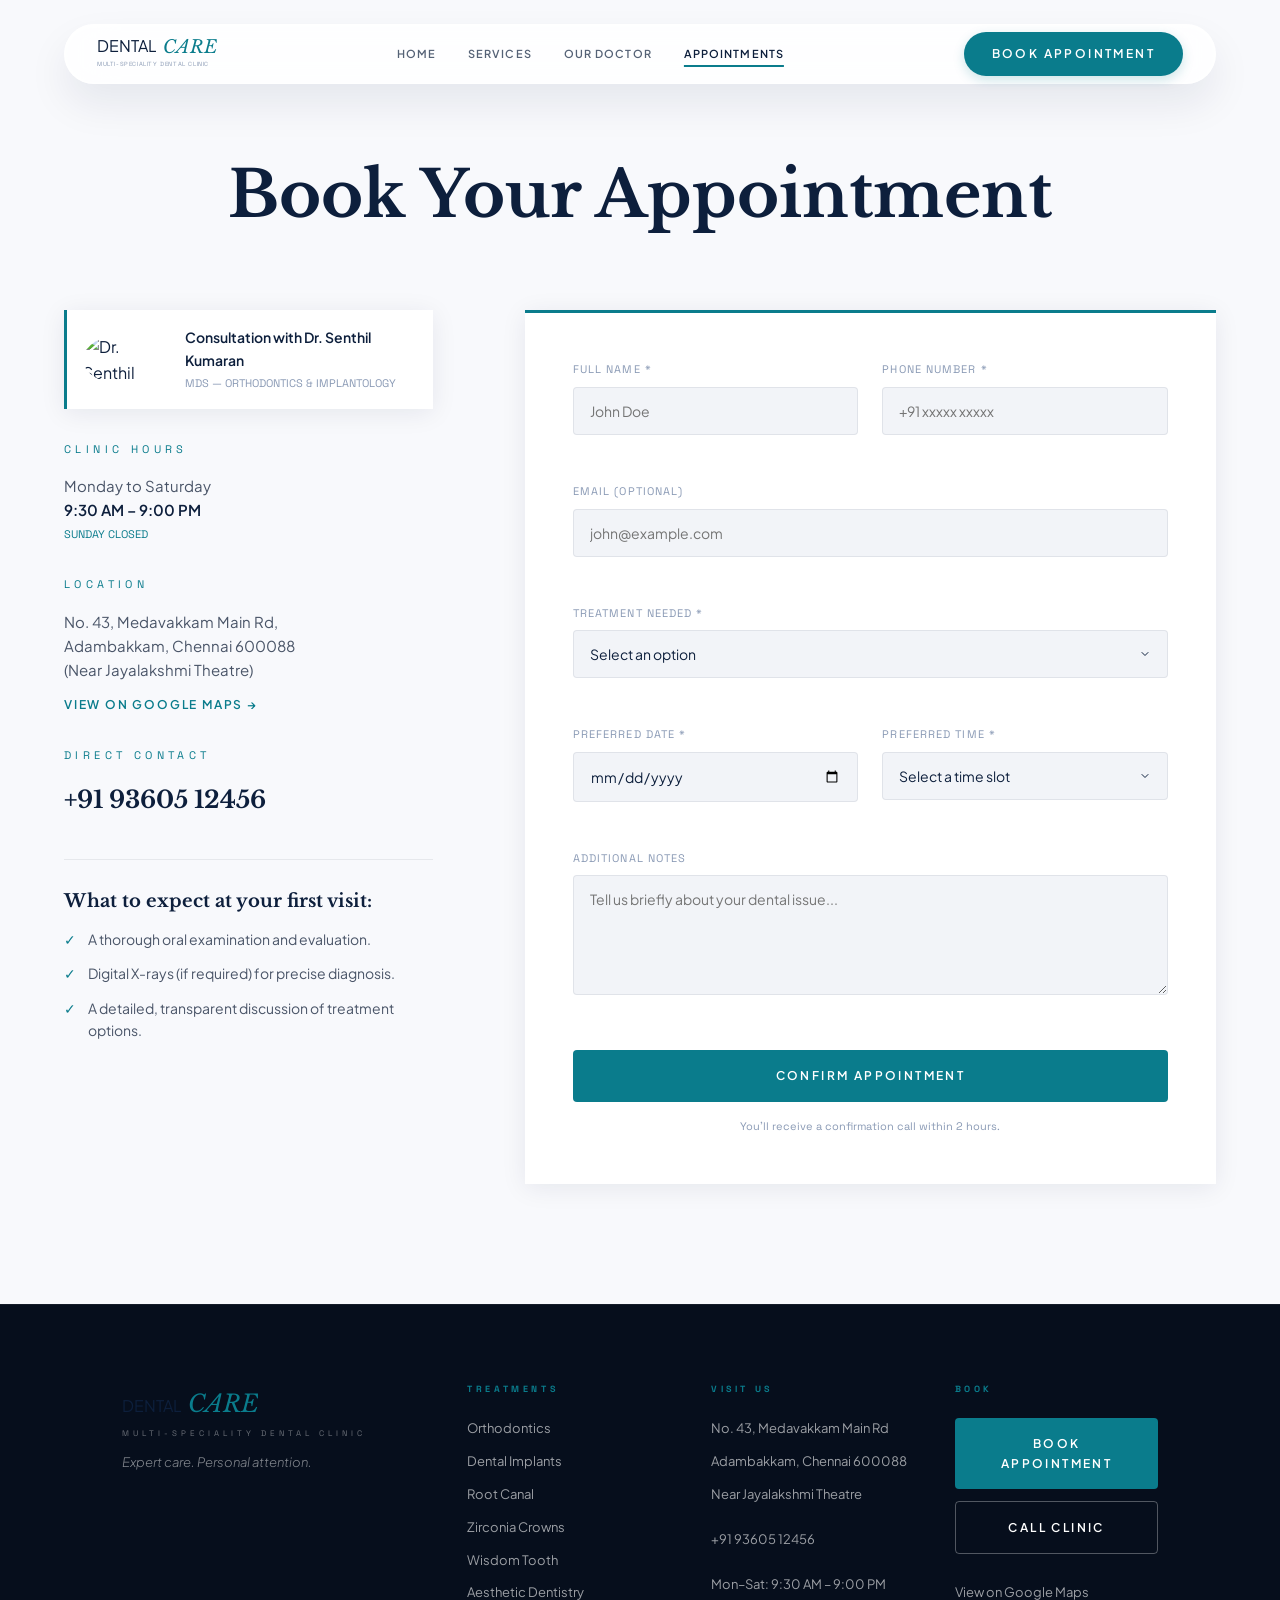
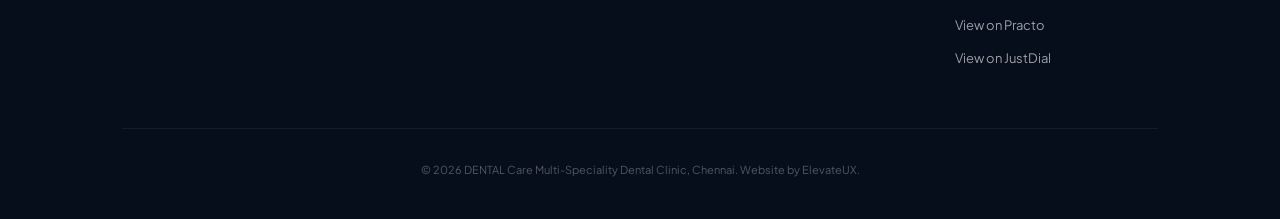
==== appointments.html @ 95e437d4 "first commit" ====
<!DOCTYPE html>
<html lang="en">
<head>
    <meta charset="UTF-8">
    <meta name="viewport" content="width=device-width, initial-scale=1.0">
    <title>Book Appointment | DENTAL Care Multi-Speciality Clinic</title>
    <meta name="description" content="Book your appointment with Dr. Senthil Kumaran at DENTAL Care, Adambakkam. Get an expert consultation for orthodontics, implants, and more.">
    <link rel="stylesheet" href="css/style.css?v=15">
</head>
<body>

    <!-- NAVIGATION -->
    <nav class="navbar">
        <a href="index.html" class="nav-brand">
            <div class="nav-brand-title">
                <span class="nav-brand-DENTAL">DENTAL</span>
                <span class="nav-brand-care">CARE</span>
            </div>
            <span class="nav-brand-sub">MULTI-SPECIALITY DENTAL CLINIC</span>
        </a>
        <div class="nav-links">
            <a href="index.html">Home</a>
            <a href="services.html">Services</a>
            <a href="doctor.html">Our Doctor</a>
            <a href="appointments.html" class="active">Appointments</a>
        </div>
        <div class="nav-right">

            <a href="appointments.html" class="btn btn-primary btn-sm">Book Appointment</a>
        </div>
        <div class="hamburger">
            <span></span><span></span><span></span>
        </div>
    </nav>

    <!-- MOBILE MENU -->
    <div class="mobile-menu-overlay">
        <a href="index.html">Home</a>
        <a href="services.html">Services</a>
        <a href="doctor.html">Our Doctor</a>
        <a href="appointments.html">Appointments</a>

    </div>

    <!-- APPOINTMENT HERO -->
    <section class="appointment-hero">
        <div class="container">
            <h1 class="font-display text-navy italic fade-in-up" style="font-size: clamp(40px, 5vw, 64px);">Book Your Appointment</h1>
        </div>
    </section>

    <!-- APPOINTMENT CONTENT -->
    <section class="appointment-content">
        <div class="appointment-left fade-in-up delay-100">
            <div style="display: flex; gap: 16px; align-items: center; margin-bottom: 32px; background: var(--white); padding: 16px; box-shadow: var(--shadow); border-left: 3px solid var(--teal);">
                <img src="https://placehold.co/60x60/f2f4f8/0d1f3c?text=Dr" alt="Dr. Senthil" style="border-radius: 50%;">
                <div>
                    <div style="font-family: var(--font-body); font-weight: 600; font-size: 14px; color: var(--navy);">Consultation with Dr. Senthil Kumaran</div>
                    <div style="font-family: var(--font-mono); font-size: 11px; color: var(--text-muted); margin-top: 4px;">MDS — ORTHODONTICS & IMPLANTOLOGY</div>
                </div>
            </div>
            
            <div style="margin-bottom: 32px;">
                <span class="section-label">CLINIC HOURS</span>
                <div style="font-size: 15px; color: var(--text-secondary);">
                    Monday to Saturday<br>
                    <span style="color: var(--navy); font-weight: 600;">9:30 AM – 9:00 PM</span><br>
                    <span style="font-family: var(--font-mono); font-size: 11px; color: var(--teal); display: block; margin-top: 4px;">SUNDAY CLOSED</span>
                </div>
            </div>
            
            <div style="margin-bottom: 32px;">
                <span class="section-label">LOCATION</span>
                <div style="font-size: 15px; color: var(--text-secondary); margin-bottom: 8px;">
                    No. 43, Medavakkam Main Rd,<br>
                    Adambakkam, Chennai 600088<br>
                    (Near Jayalakshmi Theatre)
                </div>
                <a href="#" class="link-cta">View on Google Maps →</a>
            </div>
            
            <div style="margin-bottom: 40px;">
                <span class="section-label">DIRECT CONTACT</span>
                <a href="tel:+919360512456" style="font-family: var(--font-display); font-size: 24px; color: var(--navy); font-weight: 700; display: block;">+91 93605 12456</a>
            </div>
            
            <div style="border-top: 1px solid var(--border); padding-top: 32px;">
                <h4 style="font-family: var(--font-display); font-size: 18px; color: var(--navy); margin-bottom: 16px;">What to expect at your first visit:</h4>
                <ul style="display: flex; flex-direction: column; gap: 12px; font-size: 14px; color: var(--text-secondary);">
                    <li style="display: flex; gap: 12px;"><span style="color: var(--teal);">✓</span> A thorough oral examination and evaluation.</li>
                    <li style="display: flex; gap: 12px;"><span style="color: var(--teal);">✓</span> Digital X-rays (if required) for precise diagnosis.</li>
                    <li style="display: flex; gap: 12px;"><span style="color: var(--teal);">✓</span> A detailed, transparent discussion of treatment options.</li>
                </ul>
            </div>
        </div>
        
        <div class="appointment-right fade-in-up delay-200">
            <form class="booking-form" action="#" method="POST" onsubmit="event.preventDefault(); alert('Appointment Request Submitted successfully!');">
                <div class="form-grid">
                    <div class="form-group">
                        <label style="font-family: var(--font-mono); font-size: 11px; color: var(--text-muted); letter-spacing: 0.1em; display: block; margin-bottom: 8px;">FULL NAME *</label>
                        <input type="text" class="form-control" required placeholder="John Doe">
                    </div>
                    
                    <div class="form-group">
                        <label style="font-family: var(--font-mono); font-size: 11px; color: var(--text-muted); letter-spacing: 0.1em; display: block; margin-bottom: 8px;">PHONE NUMBER *</label>
                        <input type="tel" class="form-control" required placeholder="+91 xxxxx xxxxx">
                    </div>
                    
                    <div class="form-group full">
                        <label style="font-family: var(--font-mono); font-size: 11px; color: var(--text-muted); letter-spacing: 0.1em; display: block; margin-bottom: 8px;">EMAIL (OPTIONAL)</label>
                        <input type="email" class="form-control" placeholder="john@example.com">
                    </div>
                    
                    <div class="form-group full">
                        <label style="font-family: var(--font-mono); font-size: 11px; color: var(--text-muted); letter-spacing: 0.1em; display: block; margin-bottom: 8px;">TREATMENT NEEDED *</label>
                        <select class="form-control" required>
                            <option value="" disabled selected>Select an option</option>
                            <option value="orthodontics">Orthodontics (Braces/Invisalign)</option>
                            <option value="implants">Dental Implants</option>
                            <option value="rct">Root Canal Treatment</option>
                            <option value="crowns">Zirconia Crowns</option>
                            <option value="extraction">Wisdom Tooth Extraction</option>
                            <option value="aesthetic">Aesthetic Dentistry</option>
                            <option value="general">General Checkup / Cleaning</option>
                            <option value="other">Other / Not Sure</option>
                        </select>
                    </div>
                    
                    <div class="form-group">
                        <label style="font-family: var(--font-mono); font-size: 11px; color: var(--text-muted); letter-spacing: 0.1em; display: block; margin-bottom: 8px;">PREFERRED DATE *</label>
                        <input type="date" class="form-control" required>
                    </div>
                    
                    <div class="form-group">
                        <label style="font-family: var(--font-mono); font-size: 11px; color: var(--text-muted); letter-spacing: 0.1em; display: block; margin-bottom: 8px;">PREFERRED TIME *</label>
                        <select class="form-control" required>
                            <option value="" disabled selected>Select a time slot</option>
                            <option value="morning">Morning (9:30 AM - 1:00 PM)</option>
                            <option value="afternoon">Afternoon (1:00 PM - 5:00 PM)</option>
                            <option value="evening">Evening (5:00 PM - 9:00 PM)</option>
                        </select>
                    </div>
                    
                    <div class="form-group full">
                        <label style="font-family: var(--font-mono); font-size: 11px; color: var(--text-muted); letter-spacing: 0.1em; display: block; margin-bottom: 8px;">ADDITIONAL NOTES</label>
                        <textarea class="form-control" placeholder="Tell us briefly about your dental issue..."></textarea>
                    </div>
                    
                    <div class="form-group full" style="margin-bottom: 0;">
                        <button type="submit" class="btn btn-primary btn-submit">Confirm Appointment</button>
                        <div class="form-note">You'll receive a confirmation call within 2 hours.</div>
                    </div>
                </div>
            </form>
        </div>
    </section>

    <!-- FOOTER -->
    <footer>
        <div class="container">
            <div class="footer-grid">
                <div class="footer-brand fade-in-up">
                    <div style="display: flex; gap: 6px; align-items: baseline;">
                        <span class="footer-DENTAL">DENTAL</span>
                        <span class="footer-care">CARE</span>
                    </div>
                    <span class="footer-sub">MULTI-SPECIALITY DENTAL CLINIC</span>
                    <div class="footer-tagline">Expert care. Personal attention.</div>
                </div>
                
                <div class="footer-col fade-in-up delay-100">
                    <h4>TREATMENTS</h4>
                    <div class="footer-links">
                        <a href="services.html">Orthodontics</a>
                        <a href="services.html">Dental Implants</a>
                        <a href="services.html">Root Canal</a>
                        <a href="services.html">Zirconia Crowns</a>
                        <a href="services.html">Wisdom Tooth</a>
                        <a href="services.html">Aesthetic Dentistry</a>
                    </div>
                </div>
                
                <div class="footer-col fade-in-up delay-200">
                    <h4>VISIT US</h4>
                    <div class="footer-links">
                        <p>No. 43, Medavakkam Main Rd</p>
                        <p>Adambakkam, Chennai 600088</p>
                        <p>Near Jayalakshmi Theatre</p>
                        <a href="tel:+919360512456" style="margin-top: 12px; display: block;">+91 93605 12456</a>
                        <p style="margin-top: 12px;">Mon–Sat: 9:30 AM – 9:00 PM</p>
                    </div>
                </div>
                
                <div class="footer-col fade-in-up delay-300">
                    <h4>BOOK</h4>
                    <a href="appointments.html" class="btn btn-primary">Book Appointment</a>
                    <a href="tel:+919360512456" class="btn btn-white-outline">Call Clinic</a>
                    <div class="footer-links" style="margin-top: 16px;">
                        <a href="#">View on Google Maps</a>
                        <a href="#">View on Practo</a>
                        <a href="#">View on JustDial</a>
                    </div>
                </div>
            </div>
            
            <div class="footer-bottom fade-in-up delay-400">
                <p>© 2026 DENTAL Care Multi-Speciality Dental Clinic, Chennai. Website by ElevateUX.</p>
            </div>
        </div>
    </footer>

    <script src="js/main.js"></script>
</body>
</html>
---- css/style.css ----
@import url('https://fonts.googleapis.com/css2?family=Libre+Baskerville:ital,wght@0,400;0,700;1,400&family=Plus+Jakarta+Sans:wght@300;400;500;600;700&family=Space+Grotesk:wght@300;400;500;600&display=swap');

:root {
  /* PRIMARY */
  --white: #ffffff;
  --off-white: #f8f9fc;
  --surface: #f2f4f8;
  --surface-warm: #f5f3f0;

  /* DEEP NAVY */
  --navy: #0d1f3c;
  --navy-mid: #1a3358;
  --navy-light: #2a4a7a;

  /* ACCENT */
  --teal: #0a7c8c;
  --teal-bright: #0d9aad;
  --teal-light: #e0f4f7;
  --teal-glow: rgba(10, 124, 140, 0.12);

  /* WARM ACCENTS */
  --gold: #b8943a;
  --gold-light: #f0e4c0;

  /* TEXT */
  --text-primary: #0d1f3c;
  --text-secondary: #4a5568;
  --text-muted: #8a9ab5;

  /* FUNCTIONAL */
  --border: rgba(13, 31, 60, 0.08);
  --border-teal: rgba(10, 124, 140, 0.2);
  --shadow: 0 4px 24px rgba(13, 31, 60, 0.08);

  /* TYPOGRAPHY */
  --font-display: 'Libre Baskerville', serif;
  --font-body: 'Plus Jakarta Sans', sans-serif;
  --font-mono: 'Space Grotesk', sans-serif;
}

/* 2. Reset + box-sizing */
*,
*::before,
*::after {
  box-sizing: border-box;
  margin: 0;
  padding: 0;
}

html {
  scroll-behavior: smooth;
}

/* 3. Base */
body {
  font-family: var(--font-body);
  color: var(--text-primary);
  background-color: var(--off-white);
  line-height: 1.6;
  -webkit-font-smoothing: antialiased;
  -moz-osx-font-smoothing: grayscale;
  overflow-x: hidden;
}

img {
  max-width: 100%;
  height: auto;
  border-radius: 0;
  display: block;
}

a {
  text-decoration: none;
  color: inherit;
}

ul {
  list-style: none;
}

::selection {
  background-color: var(--teal);
  color: var(--white);
}

/* Scrollbar */
::-webkit-scrollbar {
  width: 4px;
}

::-webkit-scrollbar-track {
  background: var(--surface);
}

::-webkit-scrollbar-thumb {
  background: var(--teal);
}

/* 4. Typography utilities */
h1,
h2,
h3,
h4,
h5,
h6 {
  font-family: var(--font-display);
  color: var(--navy);
  font-weight: 700;
  line-height: 1.1;
}

.text-muted {
  color: var(--text-muted);
}

.text-secondary {
  color: var(--text-secondary);
}

.text-teal {
  color: var(--teal);
}

.text-navy {
  color: var(--navy);
}

.text-white {
  color: var(--white);
}

.font-mono {
  font-family: var(--font-mono);
}

.font-display {
  font-family: var(--font-display);
}

.font-body {
  font-family: var(--font-body);
}

/* 5. Navigation */
.navbar {
  position: fixed;
  top: 0;
  left: 0;
  width: 100%;
  height: 72px;
  background: rgba(255, 255, 255, 0.92);
  backdrop-filter: blur(16px);
  -webkit-backdrop-filter: blur(16px);
  border-bottom: 1px solid var(--border);
  z-index: 1000;
  display: flex;
  align-items: center;
  justify-content: space-between;
  padding: 0 5%;
  transition: all 0.5s cubic-bezier(0.16, 1, 0.3, 1);
}

.navbar.scrolled {
  background: rgba(255, 255, 255, 0.98);
  box-shadow: 0 2px 20px rgba(13, 31, 60, 0.06);
}

.nav-brand {
  display: flex;
  flex-direction: column;
}

.nav-brand-title {
  display: flex;
  gap: 6px;
  line-height: 1;
}

.nav-brand-dental {
  font-family: var(--font-display);
  font-weight: 700;
  font-size: 22px;
  color: var(--navy);
  letter-spacing: 0.05em;
}

.nav-brand-care {
  font-family: var(--font-display);
  font-weight: 400;
  font-style: italic;
  font-size: 22px;
  color: var(--teal);
}

.nav-brand-sub {
  font-family: var(--font-mono);
  font-weight: 400;
  font-size: 8px;
  color: var(--text-muted);
  letter-spacing: 0.5em;
  margin-top: 4px;
}

.nav-links {
  display: flex;
  gap: 32px;
}

.nav-links a {
  font-family: var(--font-body);
  font-weight: 500;
  font-size: 12px;
  letter-spacing: 0.15em;
  text-transform: uppercase;
  color: var(--text-secondary);
  position: relative;
  transition: color 0.3s cubic-bezier(0.16, 1, 0.3, 1);
  padding: 8px 0;
}

.nav-links a::after {
  content: '';
  position: absolute;
  bottom: 4px;
  left: 50%;
  transform: translateX(-50%);
  width: 0;
  height: 2px;
  background-color: var(--teal);
  transition: width 0.3s cubic-bezier(0.16, 1, 0.3, 1);
}

.nav-links a:hover,
.nav-links a.active {
  color: var(--navy);
}

.nav-links a:hover::after,
.nav-links a.active::after {
  width: 100%;
}

.nav-right {
  display: flex;
  align-items: center;
  gap: 24px;
}

.nav-phone {
  display: flex;
  align-items: center;
  gap: 8px;
  font-family: var(--font-mono);
  font-weight: 500;
  font-size: 13px;
  color: var(--navy);
}

.nav-phone svg {
  width: 14px;
  height: 14px;
  fill: var(--navy);
}

.hamburger {
  display: none;
  cursor: pointer;
  width: 24px;
  height: 18px;
  flex-direction: column;
  justify-content: space-between;
}

.hamburger span {
  display: block;
  width: 100%;
  height: 2px;
  background-color: var(--navy);
  transition: all 0.3s ease;
}

/* Mobile Menu */
.mobile-menu-overlay {
  position: fixed;
  top: 0;
  left: 0;
  width: 100%;
  height: 100vh;
  background-color: var(--white);
  z-index: 999;
  display: flex;
  flex-direction: column;
  justify-content: center;
  align-items: center;
  transform: translateY(-100%);
  transition: transform 0.5s cubic-bezier(0.16, 1, 0.3, 1);
  gap: 32px;
}

.mobile-menu-overlay.active {
  transform: translateY(0);
}

.mobile-menu-overlay a {
  font-family: var(--font-display);
  font-size: 36px;
  color: var(--navy);
}

/* 6. Buttons */
.btn {
  display: inline-flex;
  align-items: center;
  justify-content: center;
  font-family: var(--font-body);
  font-weight: 600;
  font-size: 12px;
  text-transform: uppercase;
  letter-spacing: 0.2em;
  padding: 16px 36px;
  border-radius: 4px;
  cursor: pointer;
  transition: all 0.3s cubic-bezier(0.16, 1, 0.3, 1);
  border: none;
  text-align: center;
}

.btn-primary {
  background-color: var(--teal);
  color: var(--white);
}

.btn-primary:hover {
  background-color: var(--teal-bright);
  transform: translateY(-2px);
  box-shadow: 0 4px 12px var(--teal-glow);
}

.btn-outline {
  background-color: transparent;
  color: var(--teal);
  border: 1px solid var(--border-teal);
}

.btn-outline:hover {
  background-color: var(--teal-light);
  border-color: var(--teal);
}

.btn-sm {
  font-size: 11px;
  padding: 10px 24px;
}

.btn-white-outline {
  background-color: transparent;
  color: var(--white);
  border: 1px solid rgba(255, 255, 255, 0.3);
}

.btn-white-outline:hover {
  background-color: rgba(255, 255, 255, 0.1);
  border-color: var(--white);
}

/* 7. Section layouts */
section {
  position: relative;
}

.container {
  width: 100%;
  padding: 0 5%;
}

.grid-texture {
  background-image:
    linear-gradient(rgba(10, 124, 140, 0.04) 1px, transparent 1px),
    linear-gradient(90deg, rgba(10, 124, 140, 0.04) 1px, transparent 1px);
  background-size: 32px 32px;
}

/* Grid splits */
.split-layout {
  display: flex;
  flex-wrap: wrap;
}

.split-left {
  width: 58%;
}

.split-right {
  width: 42%;
}

/* Divider */
.teal-divider {
  width: 0;
  height: 2px;
  background-color: var(--teal);
  margin: 24px 0;
  transition: width 0.6s ease;
}

.teal-divider.draw {
  width: 80px;
}

/* 8. Animations */
.clip-up {
  overflow: hidden;
  display: inline-block;
  vertical-align: top;
}

.clip-up span {
  display: inline-block;
  transform: translateY(110%);
  transition: transform 0.75s cubic-bezier(0.16, 1, 0.3, 1);
}

.clip-up.revealed span {
  transform: translateY(0);
}

.fade-in-up {
  opacity: 0;
  transform: translateY(20px);
  transition: all 0.8s cubic-bezier(0.16, 1, 0.3, 1);
}

.fade-in-up.revealed {
  opacity: 1;
  transform: translateY(0);
}

.delay-100 {
  transition-delay: 0.1s;
}

.delay-200 {
  transition-delay: 0.2s;
}

.delay-300 {
  transition-delay: 0.3s;
}

.delay-400 {
  transition-delay: 0.4s;
}

.delay-500 {
  transition-delay: 0.5s;
}

/* 9. Marquee */
.marquee-wrapper {
  background: var(--navy);
  padding: 40px 5%;
  overflow: hidden;
  display: flex;
  flex-direction: column;
  gap: 16px;
}

.marquee-row {
  display: flex;
  white-space: nowrap;
}

.marquee-content {
  font-family: var(--font-mono);
  font-size: 10px;
  letter-spacing: 0.4em;
  color: var(--white);
  opacity: 0.6;
  text-transform: uppercase;
  flex-shrink: 0;
  display: flex;
  gap: 32px;
}

.marquee-row.right .marquee-content {
  animation: scroll-right 25s linear infinite;
}

.marquee-row.left .marquee-content {
  animation: scroll-left 20s linear infinite;
}

.marquee-wrapper:hover .marquee-content {
  animation-play-state: paused;
}

@keyframes scroll-right {
  from {
    transform: translateX(0);
  }

  to {
    transform: translateX(-50%);
  }
}

@keyframes scroll-left {
  from {
    transform: translateX(-50%);
  }

  to {
    transform: translateX(0);
  }
}

/* 10. Horizontal accordion */
.horizontal-accordion {
  display: flex;
  height: 420px;
  gap: 4px;
}

.accordion-panel {
  flex: 1;
  background-color: var(--navy);
  position: relative;
  overflow: hidden;
  transition: flex 0.7s cubic-bezier(0.16, 1, 0.3, 1);
  cursor: pointer;
  border-left: 0px solid var(--teal);
}

.accordion-panel.expanded {
  flex: 4.8;
  border-left: 3px solid var(--teal);
}

.accordion-panel:hover {
  flex: 4.8;
  border-left: 3px solid var(--teal);
}

.accordion-panel img {
  position: absolute;
  top: 0;
  left: 0;
  width: 100%;
  height: 100%;
  object-fit: cover;
  opacity: 0.4;
  transition: opacity 0.5s ease;
}

.accordion-panel.expanded img,
.accordion-panel:hover img {
  opacity: 0.3;
}

.panel-default {
  position: absolute;
  top: 50%;
  left: 50%;
  transform: translate(-50%, -50%);
  transition: opacity 0.3s ease;
}

.panel-default span {
  font-family: var(--font-mono);
  font-weight: 500;
  font-size: 14px;
  color: rgba(255, 255, 255, 0.6);
  writing-mode: vertical-rl;
  text-orientation: mixed;
  letter-spacing: 0.1em;
}

.accordion-panel.expanded .panel-default,
.accordion-panel:hover .panel-default {
  opacity: 0;
}

.panel-content {
  position: absolute;
  bottom: 0;
  left: 0;
  width: 100%;
  padding: 32px;
  transform: translateY(100%);
  transition: transform 0.5s cubic-bezier(0.16, 1, 0.3, 1);
  background: linear-gradient(to top, var(--navy) 0%, transparent 100%);
}

.accordion-panel.expanded .panel-content,
.accordion-panel:hover .panel-content {
  transform: translateY(0);
}

.panel-label {
  font-family: var(--font-mono);
  font-size: 10px;
  color: var(--teal);
  letter-spacing: 0.4em;
  text-transform: uppercase;
  margin-bottom: 8px;
  display: block;
}

.panel-title {
  font-family: var(--font-display);
  font-size: 28px;
  color: var(--white);
  margin-bottom: 12px;
}

.panel-desc {
  font-family: var(--font-body);
  font-weight: 300;
  font-size: 14px;
  color: rgba(255, 255, 255, 0.8);
  margin-bottom: 16px;
}

.panel-link {
  font-family: var(--font-mono);
  font-size: 11px;
  color: var(--teal);
}

/* 11. Floating badge components */
.floating-badge {
  position: absolute;
  background: var(--white);
  padding: 16px 20px;
  box-shadow: var(--shadow);
  z-index: 10;
  border-radius: 0;
}

/* 12. Testimonials */
.testimonial-card {
  background: var(--white);
  padding: 48px;
  border: 1px solid var(--border);
  border-top: 3px solid var(--teal);
  border-radius: 0;
}

.stars {
  color: var(--teal);
  margin-bottom: 16px;
  letter-spacing: 0.1em;
}

/* 13. Form styles */
.form-group {
  margin-bottom: 24px;
}

.form-control {
  width: 100%;
  background: var(--surface);
  border: 1px solid var(--border);
  border-radius: 4px;
  padding: 14px 16px;
  font-family: var(--font-body);
  font-size: 14px;
  color: var(--navy);
  transition: all 0.3s ease;
  outline: none;
}

.form-control:focus {
  border-color: var(--border);
  border-bottom: 2px solid var(--teal);
  padding-bottom: 13px;
  /* Compensate for border growth */
}

select.form-control {
  appearance: none;
  background-image: url("data:image/svg+xml,%3Csvg xmlns='http://www.w3.org/2000/svg' width='12' height='12' viewBox='0 0 24 24' fill='none' stroke='%230d1f3c' stroke-width='2' stroke-linecap='round' stroke-linejoin='round'%3E%3Cpolyline points='6 9 12 15 18 9'%3E%3C/polyline%3E%3C/svg%3E");
  background-repeat: no-repeat;
  background-position: right 16px center;
}

textarea.form-control {
  min-height: 120px;
  resize: vertical;
}

/* Specific Section Styles */

/* Hero */
.hero {
  height: 100vh;
  background: var(--white);
  display: flex;
  overflow: hidden;
  padding-top: 72px;
  /* Navbar height */
}

.hero-left {
  width: 58%;
  padding-left: 8%;
  display: flex;
  flex-direction: column;
  justify-content: center;
  position: relative;
  z-index: 2;
}

.hero-right {
  width: 42%;
  position: relative;
  border-left: 0;
}

.hero-image-wrapper {
  position: absolute;
  top: 40px;
  bottom: 40px;
  right: 40px;
  left: 0;
  border: 1px solid var(--navy);
  border-left: none;
  overflow: hidden;
}

.hero-image-wrapper img {
  width: 100%;
  height: 100%;
  object-fit: cover;
}

.hero-image-overlay {
  position: absolute;
  top: 0;
  left: 0;
  width: 100%;
  height: 100%;
  background: linear-gradient(to right, var(--white) 0%, transparent 15%);
  pointer-events: none;
}

.hero-stats-badge {
  bottom: 60px;
  left: -40px;
  background: var(--navy);
  color: var(--white);
  border: none;
}

.hero-exp-badge {
  top: -20px;
  right: 60px;
  border: 1px solid var(--border);
}

.hero-credential-bar {
  font-family: var(--font-mono);
  font-size: 11px;
  color: var(--text-muted);
  letter-spacing: 0.2em;
  margin-bottom: 24px;
}

.hero-credential-bar span {
  color: var(--teal);
  margin: 0 8px;
}

.hero-title {
  font-size: clamp(44px, 5.5vw, 80px);
  line-height: 1.05;
  letter-spacing: -0.02em;
}

.hero-title-italic {
  font-style: italic;
  color: var(--teal);
}

.hero-doctor-info {
  display: flex;
  align-items: center;
  gap: 16px;
  margin-top: 32px;
}

.doctor-avatar {
  width: 40px;
  height: 40px;
  border-radius: 50%;
  background-color: var(--surface);
  object-fit: cover;
}

.doctor-name {
  font-family: var(--font-body);
  font-weight: 600;
  font-size: 14px;
  color: var(--navy);
}

.doctor-spec {
  font-family: var(--font-mono);
  font-weight: 400;
  font-size: 11px;
  color: var(--text-muted);
}

.hero-subline {
  font-size: 16px;
  max-width: 440px;
  margin-top: 16px;
  margin-bottom: 32px;
}

.hero-ctas {
  display: flex;
  gap: 16px;
  margin-bottom: 16px;
}

.hero-hours {
  font-family: var(--font-mono);
  font-size: 11px;
  color: var(--text-muted);
  letter-spacing: 0.15em;
}

.scroll-indicator {
  position: absolute;
  bottom: 40px;
  left: 8%;
  display: flex;
  flex-direction: column;
  align-items: center;
  gap: 8px;
}

.scroll-line {
  width: 1px;
  height: 40px;
  background-color: var(--teal);
  animation: pulse-down 2s infinite cubic-bezier(0.16, 1, 0.3, 1);
  transform-origin: top;
}

.scroll-text {
  font-family: var(--font-mono);
  font-size: 9px;
  letter-spacing: 0.4em;
  color: var(--text-muted);
}

@keyframes pulse-down {
  0% {
    transform: scaleY(0);
    opacity: 0;
  }

  50% {
    transform: scaleY(1);
    opacity: 1;
  }

  100% {
    transform: scaleY(0);
    opacity: 0;
    transform-origin: bottom;
  }
}

/* Stats Section */
.stats-section {
  background: var(--off-white);
  padding: 80px 5%;
  border-top: 1px solid var(--border);
  border-bottom: 1px solid var(--border);
}

.stats-grid {
  display: grid;
  grid-template-columns: repeat(4, 1fr);
  gap: 32px;
}

.stat-item {
  position: relative;
}

.stat-item:not(:last-child)::after {
  content: '';
  position: absolute;
  right: -16px;
  top: 0;
  height: 100%;
  width: 1px;
  background-color: var(--border);
}

.stat-item:nth-child(1) {
  transform: translateY(0);
}

.stat-item:nth-child(2) {
  transform: translateY(-20px);
}

.stat-item:nth-child(3) {
  transform: translateY(20px);
}

.stat-item:nth-child(4) {
  transform: translateY(-10px);
}

.stat-number {
  font-family: var(--font-display);
  font-weight: 700;
  font-size: 64px;
  color: var(--navy);
  line-height: 1;
  margin-bottom: 8px;
}

.stat-star,
.stat-plus {
  color: var(--teal);
}

.stat-label {
  font-family: var(--font-mono);
  font-weight: 400;
  font-size: 11px;
  color: var(--text-muted);
  letter-spacing: 0.3em;
  text-transform: uppercase;
  margin-bottom: 4px;
}

.stat-sub {
  font-family: var(--font-mono);
  font-size: 10px;
  color: var(--text-muted);
}

/* Doctor Intro */
.doctor-intro {
  padding: 120px 5%;
  background: var(--white);
  display: flex;
}

.doctor-left {
  width: 40%;
  position: relative;
}

.doctor-image-wrapper {
  position: relative;
  z-index: 2;
  border-left: 3px solid var(--teal);
}

.doctor-image-wrapper img {
  width: 100%;
  height: auto;
}

.doctor-badge {
  position: absolute;
  top: -20px;
  right: -20px;
  background: var(--teal);
  padding: 16px;
  color: var(--white);
  box-shadow: var(--shadow);
}

.doctor-badge-title {
  font-family: var(--font-mono);
  font-weight: 700;
  font-size: 18px;
}

.doctor-badge-sub {
  font-family: var(--font-mono);
  font-size: 10px;
  color: rgba(255, 255, 255, 0.8);
}

.doctor-rotated-text {
  position: absolute;
  left: -80px;
  top: 50%;
  transform: translateY(-50%) rotate(-90deg);
  font-family: var(--font-display);
  font-weight: 700;
  font-size: 120px;
  color: var(--navy);
  opacity: 0.04;
  z-index: 1;
  pointer-events: none;
}

.doctor-right {
  width: 60%;
  padding-left: 8%;
  display: flex;
  flex-direction: column;
  justify-content: center;
}

.section-label {
  font-family: var(--font-mono);
  font-size: 11px;
  color: var(--teal);
  letter-spacing: 0.4em;
  text-transform: uppercase;
  margin-bottom: 16px;
  display: block;
}

.doctor-name-title {
  font-size: clamp(32px, 4vw, 52px);
  margin-bottom: 8px;
}

.doctor-subtitle {
  font-family: var(--font-mono);
  font-size: 14px;
  color: var(--text-muted);
  letter-spacing: 0.1em;
}

.doctor-quote {
  background: var(--teal-light);
  border-left: 3px solid var(--teal);
  padding: 20px 24px;
  margin-top: 32px;
  margin-bottom: 24px;
}

.doctor-quote p {
  font-family: var(--font-display);
  font-style: italic;
  font-size: 16px;
  color: var(--navy);
  line-height: 1.7;
  margin-bottom: 12px;
}

.doctor-quote span {
  font-family: var(--font-mono);
  font-weight: 500;
  font-size: 12px;
  color: var(--teal);
  letter-spacing: 0.1em;
}

.doctor-tags {
  display: flex;
  gap: 12px;
  margin-bottom: 32px;
}

.doctor-tag {
  border: 1px solid var(--border-teal);
  padding: 8px 16px;
  font-family: var(--font-mono);
  font-size: 11px;
  color: var(--teal);
}

.link-cta {
  font-family: var(--font-body);
  font-weight: 600;
  font-size: 12px;
  color: var(--teal);
  letter-spacing: 0.15em;
  text-transform: uppercase;
  position: relative;
  align-self: flex-start;
}

.link-cta::after {
  content: '';
  position: absolute;
  bottom: -4px;
  left: 0;
  width: 100%;
  height: 1px;
  background: var(--teal);
  transform: scaleX(0);
  transform-origin: left;
  transition: transform 0.3s ease;
}

.link-cta:hover::after {
  transform: scaleX(1);
}

/* Services Preview */
.services-preview {
  background: var(--surface);
  padding: 120px 5%;
}

.section-title {
  font-size: clamp(36px, 4vw, 56px);
  margin-bottom: 60px;
}

/* Patient Experience */
.patient-experience {
  background: var(--white);
  padding: 120px 5%;
  display: flex;
}

.experience-left {
  width: 45%;
  padding-right: 5%;
  display: flex;
  flex-direction: column;
  justify-content: center;
}

.experience-title {
  font-style: italic;
  font-size: clamp(32px, 4vw, 52px);
}

.experience-list {
  display: flex;
  flex-direction: column;
  gap: 20px;
  margin-bottom: 40px;
}

.experience-item {
  display: flex;
  align-items: flex-start;
  gap: 12px;
  border-left: 2px solid var(--teal-light);
  padding-left: 16px;
}

.experience-item svg {
  width: 16px;
  height: 16px;
  fill: var(--teal);
  flex-shrink: 0;
  margin-top: 4px;
}

.experience-item p {
  font-size: 15px;
  color: var(--text-secondary);
}

.experience-right {
  width: 55%;
  position: relative;
}

.experience-image {
  width: 100%;
  height: 600px;
  object-fit: cover;
}

.experience-review-card {
  position: absolute;
  bottom: 40px;
  left: -60px;
  background: var(--white);
  padding: 20px 24px;
  border-left: 3px solid var(--teal);
  box-shadow: var(--shadow);
  max-width: 340px;
}

.experience-review-text {
  font-family: var(--font-display);
  font-style: italic;
  font-size: 14px;
  color: var(--navy);
  margin-bottom: 12px;
}

.experience-review-author {
  font-family: var(--font-mono);
  font-size: 11px;
  color: var(--text-muted);
}

/* Testimonials */
.testimonials {
  background: var(--off-white);
  padding: 120px 5%;
}

.testimonials-grid {
  display: flex;
  gap: 32px;
}

.testi-featured {
  width: 55%;
  background: var(--white);
  border: 1px solid var(--border);
  border-top: 3px solid var(--teal);
  padding: 48px;
}

.testi-featured-quote {
  font-family: var(--font-display);
  font-style: italic;
  font-size: 18px;
  color: var(--navy);
  line-height: 1.7;
  margin-bottom: 24px;
}

.testi-featured-author {
  font-family: var(--font-body);
  font-weight: 600;
  font-size: 13px;
  color: var(--navy);
  margin-bottom: 4px;
}

.testi-featured-treatment {
  font-family: var(--font-mono);
  font-size: 10px;
  color: var(--text-muted);
  letter-spacing: 0.2em;
}

.testi-right {
  width: 45%;
  display: flex;
  flex-direction: column;
  gap: 16px;
}

.testi-small {
  background: var(--white);
  border: 1px solid var(--border);
  border-top: 2px solid var(--teal);
  padding: 28px;
}

.testi-small-quote {
  font-family: var(--font-body);
  font-size: 14px;
  color: var(--text-secondary);
  margin-bottom: 16px;
}

.testi-small-author {
  font-family: var(--font-mono);
  font-size: 11px;
  color: var(--text-muted);
}

.practo-badge {
  text-align: center;
  margin-top: 32px;
  font-family: var(--font-mono);
  font-size: 11px;
  color: var(--text-muted);
  letter-spacing: 0.2em;
}

/* CTA Section */
.cta-section {
  background: var(--navy);
  padding: 100px 5%;
  text-align: center;
  position: relative;
}

.cta-section .grid-texture {
  position: absolute;
  top: 0;
  left: 0;
  width: 100%;
  height: 100%;
  opacity: 0.04;
}

.cta-title {
  color: var(--white);
  font-style: italic;
  max-width: 700px;
  margin: 0 auto 16px;
  position: relative;
  z-index: 2;
}

.cta-subtitle {
  color: rgba(255, 255, 255, 0.7);
  font-size: 16px;
  font-weight: 300;
  margin-bottom: 48px;
  position: relative;
  z-index: 2;
}

.cta-actions {
  display: flex;
  flex-direction: column;
  align-items: center;
  position: relative;
  z-index: 2;
}

.cta-call {
  margin-top: 20px;
  font-size: 16px;
  color: rgba(255, 255, 255, 0.8);
  transition: color 0.3s ease;
}

.cta-call:hover {
  color: var(--white);
}

.cta-hours {
  font-family: var(--font-mono);
  font-size: 10px;
  color: rgba(255, 255, 255, 0.4);
  letter-spacing: 0.3em;
  margin-top: 32px;
  position: relative;
  z-index: 2;
}

/* Footer */
footer {
  background: #060e1c;
  border-top: 1px solid rgba(255, 255, 255, 0.06);
  padding: 80px 5% 40px;
}

.footer-grid {
  display: grid;
  grid-template-columns: 1.5fr 1fr 1fr 1fr;
  gap: 40px;
  margin-bottom: 60px;
}

.footer-brand {
  display: flex;
  flex-direction: column;
}

.footer-dental {
  font-family: var(--font-display);
  font-weight: 700;
  font-size: 24px;
  color: var(--white);
}

.footer-care {
  font-family: var(--font-display);
  font-weight: 400;
  font-style: italic;
  font-size: 24px;
  color: var(--teal);
}

.footer-sub {
  font-family: var(--font-mono);
  font-size: 8px;
  color: rgba(255, 255, 255, 0.4);
  letter-spacing: 0.5em;
  margin-top: 4px;
  display: block;
}

.footer-tagline {
  font-weight: 300;
  font-style: italic;
  font-size: 13px;
  color: rgba(255, 255, 255, 0.5);
  margin-top: 12px;
}

.footer-col h4 {
  font-family: var(--font-mono);
  font-size: 9px;
  color: var(--teal);
  letter-spacing: 0.4em;
  text-transform: uppercase;
  margin-bottom: 24px;
}

.footer-links {
  display: flex;
  flex-direction: column;
  gap: 12px;
}

.footer-links a,
.footer-links p {
  font-size: 13px;
  color: rgba(255, 255, 255, 0.6);
  transition: color 0.3s ease;
}

.footer-links a:hover {
  color: var(--white);
}

.footer-col .btn {
  width: 100%;
  margin-bottom: 12px;
}

.footer-bottom {
  border-top: 1px solid rgba(255, 255, 255, 0.06);
  padding-top: 32px;
  text-align: center;
}

.footer-bottom p {
  font-size: 11px;
  color: rgba(255, 255, 255, 0.3);
}

/* Services Page Specifics */
.service-hero {
  padding: 160px 5% 100px;
  background: var(--surface);
  text-align: center;
}

.service-row {
  display: flex;
  min-height: 70vh;
}

.service-row.reverse {
  flex-direction: row-reverse;
}

.service-text {
  width: 50%;
  padding: 8% 5%;
  display: flex;
  flex-direction: column;
  justify-content: center;
}

.service-image {
  width: 50%;
}

.service-image img {
  width: 100%;
  height: 100%;
  object-fit: cover;
}

.service-num {
  font-family: var(--font-mono);
  font-size: 11px;
  color: var(--teal);
  letter-spacing: 0.4em;
  margin-bottom: 16px;
}

.service-tech {
  font-family: var(--font-mono);
  font-size: 12px;
  color: var(--teal);
  margin-bottom: 24px;
}

.service-desc {
  font-size: 15px;
  line-height: 1.8;
  margin-bottom: 24px;
}

.service-includes {
  margin-bottom: 32px;
}

.service-includes li {
  font-family: var(--font-mono);
  font-size: 12px;
  color: var(--text-muted);
  margin-bottom: 8px;
  display: flex;
  align-items: center;
  gap: 8px;
}

.service-includes li::before {
  content: '·';
  color: var(--teal);
  font-size: 16px;
}

.service-price {
  font-family: var(--font-display);
  font-weight: 700;
  font-size: 28px;
  color: var(--teal);
  margin-bottom: 24px;
}

.bottom-cta {
  background: var(--navy);
  padding: 60px 5%;
  text-align: center;
}

.bottom-cta h3 {
  color: var(--white);
  font-size: 24px;
  margin-bottom: 16px;
}

/* Appointments Page Specifics */
.appointment-hero {
  padding: 160px 5% 80px;
  background: var(--off-white);
  text-align: center;
}

.appointment-content {
  display: flex;
  padding: 0 5% 120px;
  background: var(--off-white);
}

.appointment-left {
  width: 40%;
  padding-right: 8%;
}

.appointment-right {
  width: 60%;
}

.booking-form {
  background: var(--white);
  padding: 48px;
  box-shadow: var(--shadow);
  border-top: 3px solid var(--teal);
}

.form-grid {
  display: grid;
  grid-template-columns: 1fr 1fr;
  gap: 24px;
}

.form-group.full {
  grid-column: span 2;
}

.btn-submit {
  width: 100%;
  height: 52px;
}

.btn-submit:hover {
  letter-spacing: 0.35em;
}

.form-note {
  text-align: center;
  margin-top: 16px;
  font-family: var(--font-mono);
  font-size: 11px;
  color: var(--text-muted);
}

/* Mobile Responsive */
@media (max-width: 992px) {
  .hero {
    height: auto;
    padding-top: 120px;
    padding-bottom: 80px;
    flex-direction: column;
  }

  .hero-left {
    width: 100%;
    padding-left: 0;
    margin-bottom: 60px;
  }

  .hero-right {
    width: 100%;
  }

  .hero-image-wrapper {
    position: relative;
    top: 0;
    right: 0;
    height: 500px;
  }

  .stats-grid {
    grid-template-columns: 1fr 1fr;
  }

  .stat-item:not(:last-child)::after {
    display: none;
  }

  .stat-item {
    transform: none !important;
    margin-bottom: 24px;
  }

  .doctor-intro {
    flex-direction: column;
  }

  .doctor-left {
    width: 100%;
    margin-bottom: 60px;
  }

  .doctor-right {
    width: 100%;
    padding-left: 0;
  }

  .horizontal-accordion {
    flex-direction: column;
    height: auto;
  }

  .accordion-panel {
    height: 120px;
    flex: auto !important;
  }

  .accordion-panel.expanded {
    height: 300px;
  }

  .patient-experience {
    flex-direction: column;
  }

  .experience-left {
    width: 100%;
    padding-right: 0;
    margin-bottom: 60px;
  }

  .experience-right {
    width: 100%;
  }

  .experience-review-card {
    left: 20px;
    right: 20px;
    bottom: -40px;
    max-width: none;
  }

  .testimonials-grid {
    flex-direction: column;
  }

  .testi-featured,
  .testi-right {
    width: 100%;
  }

  .footer-grid {
    grid-template-columns: 1fr 1fr;
  }

  .service-row {
    flex-direction: column !important;
  }

  .service-text,
  .service-image {
    width: 100%;
  }

  .appointment-content {
    flex-direction: column;
  }

  .appointment-left {
    width: 100%;
    padding-right: 0;
    margin-bottom: 60px;
  }

  .appointment-right {
    width: 100%;
  }

  .form-grid {
    grid-template-columns: 1fr;
  }

  .form-group.full {
    grid-column: span 1;
  }
}

@media (max-width: 768px) {

  .nav-links,
  .nav-right {
    display: none;
  }

  .hamburger {
    display: flex;
  }

  .hero-title {
    font-size: 48px;
    line-height: 1.1;
  }

  .hero-subline {
    font-size: 13px;
    line-height: 1.6;
    padding: 0 16px;
  }

  .footer-grid {
    grid-template-columns: 1fr;
  }

  .hero-ctas {
    flex-direction: column;
    width: 100%;
    padding: 0 24px;
    box-sizing: border-box;
  }

  .hero-ctas .btn {
    width: 100%;
    margin-bottom: 8px;
  }
}

/* Redesign Additions */
.navbar {
  top: 20px !important;
  left: 50% !important;
  transform: translateX(-50%) !important;
  width: 90% !important;
  max-width: 1200px !important;
  border-radius: 50px !important;
  padding: 0 32px !important;
}

.hero-center {
  display: flex;
  flex-direction: column;
  align-items: center;
  text-align: center;
  z-index: 2;
  max-width: 800px;
  margin: 0 auto;
  width: 100%;
}

.center-divider {
  margin: 24px auto !important;
}

.center-indicator {
  position: relative !important;
  bottom: auto !important;
  left: auto !important;
  margin-top: 40px !important;
}

.floating-stats-container {
  position: absolute;
  right: 5%;
  top: 50%;
  transform: translateY(-50%);
  display: flex;
  flex-direction: column;
  gap: 24px;
  z-index: 10;
}

.hero-stat-fade {
  position: relative !important;
  background: rgba(255, 255, 255, 0.95) !important;
  backdrop-filter: blur(10px) !important;
  padding: 24px 32px !important;
  border-radius: 16px !important;
  box-shadow: 0 10px 40px rgba(13, 31, 60, 0.08) !important;
  border: 1px solid rgba(255, 255, 255, 0.8) !important;
  transition: all 0.5s ease !important;
  margin-top: 0 !important;
}

.hero-stat-fade:hover {
  transform: translateY(-5px) !important;
  box-shadow: 0 15px 50px rgba(13, 31, 60, 0.12) !important;
}

.blurry-text {
  font-family: var(--font-display) !important;
  font-weight: 700 !important;
  font-size: 54px !important;
  color: var(--teal) !important;
  opacity: 0.2 !important;
  filter: blur(2px) !important;
  writing-mode: vertical-rl !important;
  text-orientation: mixed !important;
  letter-spacing: 0.05em !important;
  white-space: nowrap !important;
}

.testimonials-modern-grid {
  display: grid;
  grid-template-columns: repeat(3, 1fr);
  gap: 24px;
  margin-top: 48px;
}

.testimonial-modern-card {
  background: var(--white);
  padding: 40px;
  border-radius: 12px;
  box-shadow: 0 4px 24px rgba(13, 31, 60, 0.04);
  border: 1px solid var(--border);
  display: flex;
  flex-direction: column;
  transition: transform 0.3s ease;
}

.testimonial-modern-card:hover {
  transform: translateY(-8px);
  box-shadow: 0 12px 32px rgba(13, 31, 60, 0.08);
}

.testi-quote {
  font-size: 16px;
  line-height: 1.6;
  color: var(--text-secondary);
  margin-bottom: 24px;
  flex-grow: 1;
}

.testi-author {
  font-family: var(--font-body);
  font-weight: 600;
  color: var(--navy);
  font-size: 14px;
}

.testi-treatment {
  font-family: var(--font-mono);
  font-size: 10px;
  color: var(--teal);
  letter-spacing: 0.1em;
  margin-top: 4px;
}

@media (max-width: 900px) {
  .testimonials-modern-grid {
    grid-template-columns: 1fr;
  }

  .floating-stats-container {
    display: none;
  }
}

/* Services Grid Redesign */
.services-modern-grid {
  display: grid;
  grid-template-columns: repeat(3, 1fr);
  gap: 24px;
  margin-top: 48px;
}

.service-card {
  background: var(--white) !important;
  padding: 40px 32px !important;
  border-radius: 12px !important;
  box-shadow: 0 4px 24px rgba(13, 31, 60, 0.04) !important;
  border: 1px solid var(--border) !important;
  display: flex !important;
  flex-direction: column !important;
  transition: transform 0.3s ease, box-shadow 0.3s ease !important;
  position: relative !important;
  overflow: hidden !important;
  text-decoration: none !important;
}

.service-card::before {
  content: '';
  position: absolute;
  top: 0;
  left: 0;
  width: 100%;
  height: 4px;
  background-color: var(--teal);
  transform: scaleX(0);
  transform-origin: left;
  transition: transform 0.4s ease;
}

.service-card:hover {
  transform: translateY(-8px) !important;
  box-shadow: 0 12px 32px rgba(13, 31, 60, 0.08) !important;
}

.service-card:hover::before {
  transform: scaleX(1);
}

.service-card-number {
  font-family: var(--font-mono) !important;
  font-size: 14px !important;
  color: var(--teal) !important;
  margin-bottom: 24px !important;
  font-weight: 600 !important;
  letter-spacing: 0.1em !important;
}

.service-card-title {
  font-family: var(--font-display) !important;
  font-size: 24px !important;
  color: var(--navy) !important;
  margin-bottom: 12px !important;
  font-weight: 700 !important;
}

.service-card-desc {
  font-size: 15px !important;
  color: var(--text-secondary) !important;
  line-height: 1.6 !important;
}

@media (max-width: 900px) {
  .services-modern-grid {
    grid-template-columns: 1fr;
  }
}

/* Scrolling Testimonials Addition */
.testimonials-modern-grid {
  display: none !important;
  /* Hide old grid if any remains */
}

.testimonials-scroller {
  overflow: hidden;
  width: 100vw;
  position: relative;
  left: 50%;
  right: 50%;
  margin-left: -50vw;
  margin-right: -50vw;
  padding: 40px 0;
}

.testimonials-track {
  display: flex;
  gap: 24px;
  width: max-content;
  animation: scroll-testimonials 35s linear infinite;
  padding: 20px 0;
}

.testimonials-scroller:hover .testimonials-track {
  animation-play-state: paused;
}

.testimonials-scroller .testimonial-modern-card {
  width: 380px;
  flex-shrink: 0;
  margin: 0;
  transition: transform 0.4s cubic-bezier(0.16, 1, 0.3, 1), opacity 0.4s ease, box-shadow 0.4s ease !important;
  opacity: 1;
}

.testimonials-scroller:hover .testimonial-modern-card {
  opacity: 0.4;
}

.testimonials-scroller .testimonial-modern-card:hover {
  transform: scale(1.08) translateY(-10px) !important;
  opacity: 1 !important;
  box-shadow: 0 24px 48px rgba(13, 31, 60, 0.15) !important;
  z-index: 10;
}

@keyframes scroll-testimonials {
  from {
    transform: translateX(0);
  }

  to {
    transform: translateX(calc(-50% - 12px));
  }
}

/* Advanced Navbar Redesign */
.navbar {
  top: 24px !important;
  left: 50% !important;
  transform: translateX(-50%) !important;
  width: 90% !important;
  max-width: 1200px !important;
  border-radius: 100px !important;
  padding: 0 40px !important;
  height: 80px !important;
  background: rgba(255, 255, 255, 0.85) !important;
  backdrop-filter: blur(24px) saturate(180%) !important;
  -webkit-backdrop-filter: blur(24px) saturate(180%) !important;
  border: 1px solid rgba(255, 255, 255, 0.7) !important;
  box-shadow: 0 20px 40px rgba(13, 31, 60, 0.08), 0 1px 3px rgba(255, 255, 255, 0.8) inset !important;
  transition: all 0.4s cubic-bezier(0.16, 1, 0.3, 1) !important;
}

.navbar.scrolled {
  top: 16px !important;
  background: rgba(255, 255, 255, 0.95) !important;
  box-shadow: 0 24px 48px rgba(13, 31, 60, 0.12), 0 1px 3px rgba(255, 255, 255, 0.9) inset !important;
}

.nav-links a {
  font-size: 13px !important;
  font-weight: 600 !important;
  letter-spacing: 0.1em !important;
  color: var(--navy) !important;
  opacity: 0.7;
  transition: opacity 0.3s ease, color 0.3s ease;
}

.nav-links a:hover,
.nav-links a.active {
  opacity: 1;
}

.nav-brand-dental {
  font-size: 24px !important;
}

.nav-brand-care {
  font-size: 24px !important;
}

.nav-right .btn {
  border-radius: 100px !important;
  /* Pill button inside pill navbar */
  padding: 12px 28px !important;
  font-size: 12px !important;
  box-shadow: 0 4px 12px rgba(10, 124, 140, 0.2) !important;
}

@media (max-width: 900px) {
  .navbar {
    top: 16px !important;
    width: calc(100% - 32px) !important;
    padding: 0 24px !important;
    height: 70px !important;
    border-radius: 50px !important;
  }

  .nav-brand-dental,
  .nav-brand-care {
    font-size: 20px !important;
  }

  .nav-brand-sub {
    font-size: 7px !important;
  }

  .nav-right {
    display: none !important;
  }

  .hamburger {
    display: flex !important;
    margin-left: auto;
  }
}

/* Mouse Follower Background Orb */
.mouse-follower {
  position: fixed;
  top: 0;
  left: 0;
  width: 600px;
  height: 600px;
  background: radial-gradient(circle, rgba(10, 124, 140, 0.08) 0%, rgba(10, 124, 140, 0) 60%);
  border-radius: 50%;
  pointer-events: none;
  transform: translate(-50%, -50%);
  z-index: -1;
  transition: opacity 0.5s ease;
  opacity: 0;
}

body:hover .mouse-follower {
  opacity: 1;
}

@media (max-width: 900px) {
  .mouse-follower {
    display: none !important;
  }
}

/* Interactive Background Element */
.mouse-follower {
  position: fixed;
  top: 0;
  left: 0;
  width: 800px;
  height: 800px;
  background: radial-gradient(circle, rgba(10, 124, 140, 0.06) 0%, rgba(13, 31, 60, 0.02) 40%, rgba(255, 255, 255, 0) 70%);
  border-radius: 50%;
  pointer-events: none;
  z-index: -1;
  filter: blur(60px);
  will-change: transform;
}

/* Final Layout Fixes */
.navbar {
  height: 60px !important;
  padding: 0 32px !important;
}

.nav-brand-dental,
.nav-brand-care {
  font-size: 18px !important;
}

.nav-brand-sub {
  font-size: 6px !important;
  letter-spacing: 0.1em !important;
}

.nav-links a {
  font-size: 11px !important;
}

.hero {
  padding-top: 220px !important;
  position: relative;
  overflow: hidden;
}

.hero-center {
  position: relative !important;
  z-index: 10 !important;
}

.mouse-follower {
  z-index: 1 !important;
  background: radial-gradient(circle, rgba(10, 124, 140, 0.2) 0%, rgba(13, 31, 60, 0.05) 50%, rgba(255, 255, 255, 0) 70%) !important;
  width: 500px !important;
  height: 500px !important;
  filter: blur(40px) !important;
}


/* Ambient Moving Background */
.ambient-background {
  position: absolute;
  top: 0;
  left: 0;
  width: 100%;
  height: 100%;
  overflow: hidden;
  z-index: 1;
  /* Above base background, below text */
  pointer-events: none;
}

.ambient-glow {
  position: absolute;
  border-radius: 50%;
  filter: blur(80px);
  opacity: 0.8;
  animation: float-glow 20s infinite ease-in-out alternate;
  will-change: transform;
}

.glow-1 {
  width: 50vw;
  height: 50vw;
  max-width: 600px;
  max-height: 600px;
  background: var(--teal);
  top: -100px;
  left: -100px;
  animation-delay: 0s;
}

.glow-2 {
  width: 40vw;
  height: 40vw;
  max-width: 500px;
  max-height: 500px;
  background: var(--navy);
  bottom: -100px;
  right: -50px;
  animation-delay: -5s;
  animation-duration: 25s;
}

@keyframes float-glow {
  0% {
    transform: translate(0, 0) scale(1);
  }

  33% {
    transform: translate(150px, 100px) scale(1.1);
  }

  66% {
    transform: translate(-50px, 150px) scale(0.9);
  }

  100% {
    transform: translate(100px, -50px) scale(1.2);
  }
}

/* Bento Grid Services Layout */
.services-bento-section {
  padding: 80px 0 120px;
  background-color: var(--bg-light);
}

.bento-grid {
  display: grid;
  grid-template-columns: repeat(12, 1fr);
  grid-auto-rows: 400px;
  gap: 24px;
}

.bento-card {
  position: relative;
  border-radius: 24px;
  overflow: hidden;
  background-size: cover;
  background-position: center;
  box-shadow: 0 12px 32px rgba(13, 31, 60, 0.06);
  transition: transform 0.5s cubic-bezier(0.16, 1, 0.3, 1), box-shadow 0.5s ease;
}

.bento-large {
  grid-column: span 8;
}

.bento-tall {
  grid-column: span 4;
  grid-row: span 2;
}

.bento-square {
  grid-column: span 4;
}

.bento-overlay {
  position: absolute;
  top: 0;
  left: 0;
  width: 100%;
  height: 100%;
  background: linear-gradient(to top, rgba(13, 31, 60, 0.95) 0%, rgba(13, 31, 60, 0.4) 60%, rgba(13, 31, 60, 0.1) 100%);
  display: flex;
  flex-direction: column;
  justify-content: flex-end;
  padding: 40px;
  transition: background 0.5s ease;
}

.bento-content {
  position: relative;
  z-index: 2;
  transform: translateY(60px);
  transition: transform 0.5s cubic-bezier(0.16, 1, 0.3, 1);
}

.bento-hidden {
  opacity: 0;
  transform: translateY(20px);
  transition: all 0.5s cubic-bezier(0.16, 1, 0.3, 1);
}

.bento-card:hover {
  transform: translateY(-8px);
  box-shadow: 0 24px 48px rgba(13, 31, 60, 0.15);
}

.bento-card:hover .bento-overlay {
  background: linear-gradient(to top, rgba(13, 31, 60, 0.98) 0%, rgba(13, 31, 60, 0.7) 60%, rgba(13, 31, 60, 0.3) 100%);
}

.bento-card:hover .bento-content {
  transform: translateY(0);
}

.bento-card:hover .bento-hidden {
  opacity: 1;
  transform: translateY(0);
}

.service-num {
  font-family: var(--font-mono);
  font-size: 14px;
  color: var(--teal);
  margin-bottom: 16px;
  font-weight: 600;
  letter-spacing: 0.1em;
}

@media (max-width: 900px) {
  .bento-grid {
    display: flex;
    flex-direction: column;
  }

  .bento-card {
    height: 400px;
  }
}

/* CTA Fixes */
.cta-transparent {
  background: transparent !important;
  border-top: 1px solid var(--border-color);
  /* Add a subtle separator if needed */
}

.cta-transparent h3 {
  color: var(--navy) !important;
}

.cta-large-text {
  font-size: 40px !important;
}

@media (max-width: 768px) {
  .cta-large-text {
    font-size: 32px !important;
  }
}

/* Philosophy Grid */
.philosophy-grid {
  display: grid;
  grid-template-columns: repeat(3, 1fr);
  gap: 32px;
}

@media (max-width: 900px) {
  .philosophy-grid {
    grid-template-columns: 1fr;
    gap: 24px;
  }
}
  .cta-btn {
    margin-top: 24px;
    padding: 16px 32px;
    font-size: 16px;
  }
  @media (max-width: 768px) {
    .cta-btn {
      padding: 12px 24px;
      font-size: 14px;
    }
  }
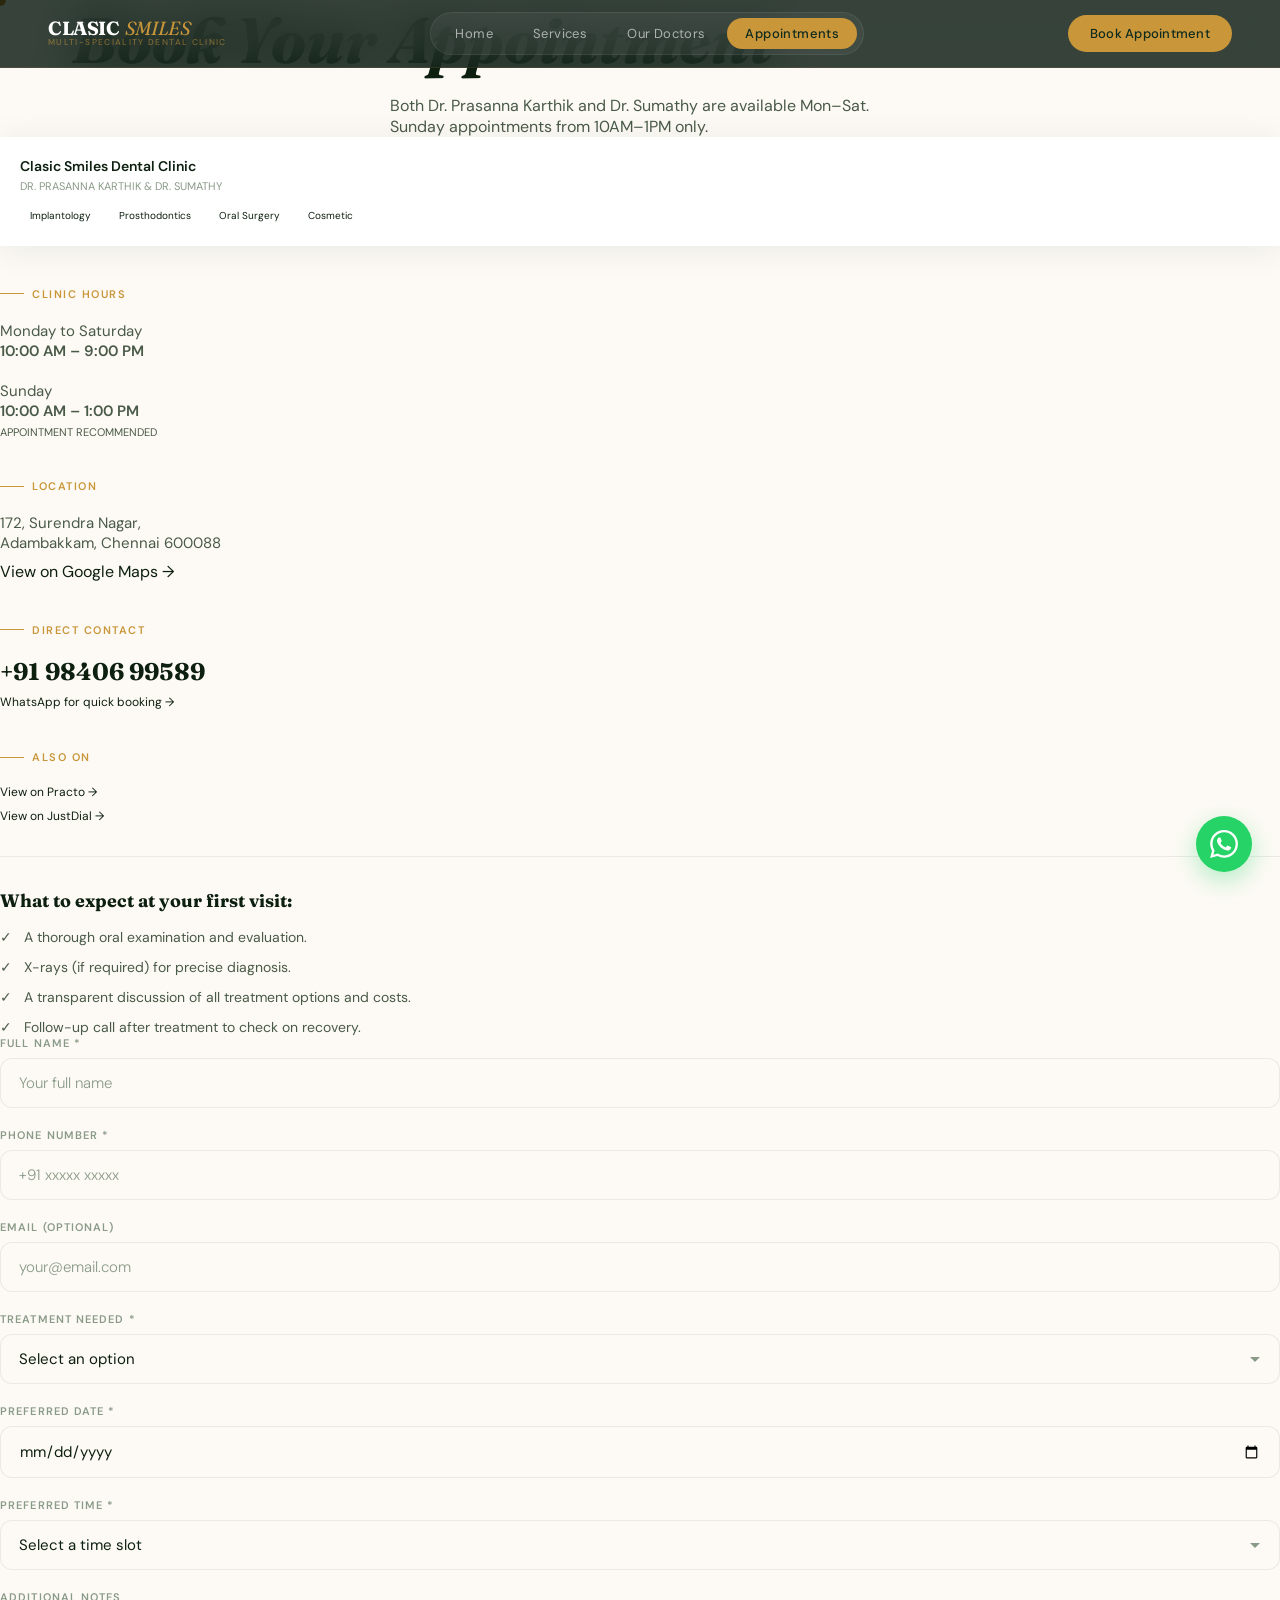
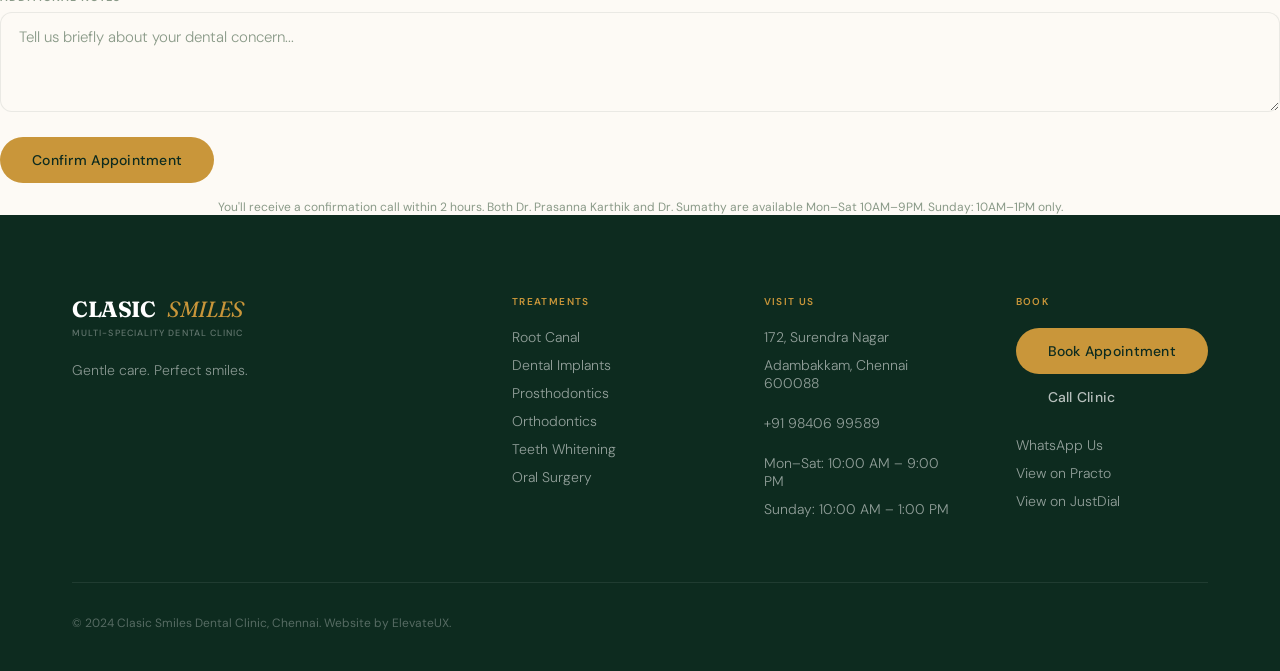
==== commit 3973e800: "first commit" ====
--- a/appointments.html
+++ b/appointments.html
@@ -3,29 +3,31 @@
 <head>
     <meta charset="UTF-8">
     <meta name="viewport" content="width=device-width, initial-scale=1.0">
-    <title>Book Appointment | DENTAL Care Multi-Speciality Clinic</title>
-    <meta name="description" content="Book your appointment with Dr. Senthil Kumaran at DENTAL Care, Adambakkam. Get an expert consultation for orthodontics, implants, and more.">
-    <link rel="stylesheet" href="css/style.css?v=15">
+    <title>Book Appointment | Clasic Smiles Dental Clinic, Adambakkam</title>
+    <meta name="description" content="Book an appointment at Clasic Smiles Dental Clinic, Adambakkam. Dr. Prasanna Karthik and Dr. Sumathy available Mon–Sat 10AM–9PM. Call +91 98406 99589.">
+    <link rel="stylesheet" href="css/style.css?v=16">
 </head>
 <body>
+
+    <!-- MOUSE FOLLOWER -->
+    <div class="mouse-follower"></div>
 
     <!-- NAVIGATION -->
     <nav class="navbar">
         <a href="index.html" class="nav-brand">
             <div class="nav-brand-title">
-                <span class="nav-brand-DENTAL">DENTAL</span>
-                <span class="nav-brand-care">CARE</span>
+                <span class="nav-brand-dental">CLASIC</span>
+                <span class="nav-brand-care">SMILES</span>
             </div>
             <span class="nav-brand-sub">MULTI-SPECIALITY DENTAL CLINIC</span>
         </a>
         <div class="nav-links">
             <a href="index.html">Home</a>
             <a href="services.html">Services</a>
-            <a href="doctor.html">Our Doctor</a>
+            <a href="doctor.html">Our Doctors</a>
             <a href="appointments.html" class="active">Appointments</a>
         </div>
         <div class="nav-right">
-
             <a href="appointments.html" class="btn btn-primary btn-sm">Book Appointment</a>
         </div>
         <div class="hamburger">
@@ -37,119 +39,134 @@
     <div class="mobile-menu-overlay">
         <a href="index.html">Home</a>
         <a href="services.html">Services</a>
-        <a href="doctor.html">Our Doctor</a>
+        <a href="doctor.html">Our Doctors</a>
         <a href="appointments.html">Appointments</a>
-
     </div>
 
     <!-- APPOINTMENT HERO -->
     <section class="appointment-hero">
         <div class="container">
             <h1 class="font-display text-navy italic fade-in-up" style="font-size: clamp(40px, 5vw, 64px);">Book Your Appointment</h1>
+            <p class="fade-in-up delay-100" style="font-size: 16px; color: var(--text-secondary); margin-top: 16px; max-width: 500px; margin-left: auto; margin-right: auto;">Both Dr. Prasanna Karthik and Dr. Sumathy are available Mon–Sat. Sunday appointments from 10AM–1PM only.</p>
         </div>
     </section>
 
     <!-- APPOINTMENT CONTENT -->
     <section class="appointment-content">
         <div class="appointment-left fade-in-up delay-100">
-            <div style="display: flex; gap: 16px; align-items: center; margin-bottom: 32px; background: var(--white); padding: 16px; box-shadow: var(--shadow); border-left: 3px solid var(--teal);">
-                <img src="https://placehold.co/60x60/f2f4f8/0d1f3c?text=Dr" alt="Dr. Senthil" style="border-radius: 50%;">
-                <div>
-                    <div style="font-family: var(--font-body); font-weight: 600; font-size: 14px; color: var(--navy);">Consultation with Dr. Senthil Kumaran</div>
-                    <div style="font-family: var(--font-mono); font-size: 11px; color: var(--text-muted); margin-top: 4px;">MDS — ORTHODONTICS & IMPLANTOLOGY</div>
-                </div>
-            </div>
-            
+
+            <!-- Doctors Card -->
+            <div style="background: var(--white); padding: 20px; box-shadow: var(--shadow); border-left: 3px solid var(--teal); margin-bottom: 32px;">
+                <div style="font-family: var(--font-body); font-weight: 600; font-size: 14px; color: var(--navy); margin-bottom: 4px;">Clasic Smiles Dental Clinic</div>
+                <div style="font-family: var(--font-mono); font-size: 11px; color: var(--text-muted); margin-bottom: 12px;">DR. PRASANNA KARTHIK &amp; DR. SUMATHY</div>
+                <div style="display: flex; gap: 8px; flex-wrap: wrap;">
+                    <span style="font-family: var(--font-mono); font-size: 10px; color: var(--teal); background: var(--teal-light); padding: 4px 10px;">Implantology</span>
+                    <span style="font-family: var(--font-mono); font-size: 10px; color: var(--teal); background: var(--teal-light); padding: 4px 10px;">Prosthodontics</span>
+                    <span style="font-family: var(--font-mono); font-size: 10px; color: var(--teal); background: var(--teal-light); padding: 4px 10px;">Oral Surgery</span>
+                    <span style="font-family: var(--font-mono); font-size: 10px; color: var(--teal); background: var(--teal-light); padding: 4px 10px;">Cosmetic</span>
+                </div>
+            </div>
+
             <div style="margin-bottom: 32px;">
                 <span class="section-label">CLINIC HOURS</span>
                 <div style="font-size: 15px; color: var(--text-secondary);">
                     Monday to Saturday<br>
-                    <span style="color: var(--navy); font-weight: 600;">9:30 AM – 9:00 PM</span><br>
-                    <span style="font-family: var(--font-mono); font-size: 11px; color: var(--teal); display: block; margin-top: 4px;">SUNDAY CLOSED</span>
-                </div>
-            </div>
-            
+                    <span style="color: var(--navy); font-weight: 600;">10:00 AM – 9:00 PM</span><br><br>
+                    Sunday<br>
+                    <span style="color: var(--navy); font-weight: 600;">10:00 AM – 1:00 PM</span><br>
+                    <span style="font-family: var(--font-mono); font-size: 11px; color: var(--teal); display: block; margin-top: 4px;">APPOINTMENT RECOMMENDED</span>
+                </div>
+            </div>
+
             <div style="margin-bottom: 32px;">
                 <span class="section-label">LOCATION</span>
                 <div style="font-size: 15px; color: var(--text-secondary); margin-bottom: 8px;">
-                    No. 43, Medavakkam Main Rd,<br>
-                    Adambakkam, Chennai 600088<br>
-                    (Near Jayalakshmi Theatre)
+                    172, Surendra Nagar,<br>
+                    Adambakkam, Chennai 600088
                 </div>
                 <a href="#" class="link-cta">View on Google Maps →</a>
             </div>
-            
-            <div style="margin-bottom: 40px;">
+
+            <div style="margin-bottom: 32px;">
                 <span class="section-label">DIRECT CONTACT</span>
-                <a href="tel:+919360512456" style="font-family: var(--font-display); font-size: 24px; color: var(--navy); font-weight: 700; display: block;">+91 93605 12456</a>
-            </div>
-            
+                <a href="tel:+919840699589" style="font-family: var(--font-display); font-size: 24px; color: var(--navy); font-weight: 700; display: block;">+91 98406 99589</a>
+                <a href="https://wa.me/919840699589?text=Hi%20Clasic%20Smiles%2C%20I'd%20like%20to%20book%20an%20appointment." target="_blank" style="font-family: var(--font-mono); font-size: 12px; color: var(--teal); display: block; margin-top: 8px;">WhatsApp for quick booking →</a>
+            </div>
+
+            <div style="margin-bottom: 32px;">
+                <span class="section-label">ALSO ON</span>
+                <a href="https://www.practo.com/chennai/clinic/classic-smiles-adambakkam" target="_blank" style="font-family: var(--font-mono); font-size: 12px; color: var(--teal); display: block; margin-bottom: 8px;">View on Practo →</a>
+                <a href="#" style="font-family: var(--font-mono); font-size: 12px; color: var(--teal); display: block;">View on JustDial →</a>
+            </div>
+
             <div style="border-top: 1px solid var(--border); padding-top: 32px;">
                 <h4 style="font-family: var(--font-display); font-size: 18px; color: var(--navy); margin-bottom: 16px;">What to expect at your first visit:</h4>
                 <ul style="display: flex; flex-direction: column; gap: 12px; font-size: 14px; color: var(--text-secondary);">
                     <li style="display: flex; gap: 12px;"><span style="color: var(--teal);">✓</span> A thorough oral examination and evaluation.</li>
-                    <li style="display: flex; gap: 12px;"><span style="color: var(--teal);">✓</span> Digital X-rays (if required) for precise diagnosis.</li>
-                    <li style="display: flex; gap: 12px;"><span style="color: var(--teal);">✓</span> A detailed, transparent discussion of treatment options.</li>
+                    <li style="display: flex; gap: 12px;"><span style="color: var(--teal);">✓</span> X-rays (if required) for precise diagnosis.</li>
+                    <li style="display: flex; gap: 12px;"><span style="color: var(--teal);">✓</span> A transparent discussion of all treatment options and costs.</li>
+                    <li style="display: flex; gap: 12px;"><span style="color: var(--teal);">✓</span> Follow-up call after treatment to check on recovery.</li>
                 </ul>
             </div>
         </div>
-        
+
         <div class="appointment-right fade-in-up delay-200">
-            <form class="booking-form" action="#" method="POST" onsubmit="event.preventDefault(); alert('Appointment Request Submitted successfully!');">
+            <form class="booking-form" action="#" method="POST" onsubmit="event.preventDefault(); alert('Appointment Request Submitted! We will call you within 2 hours to confirm.');">
                 <div class="form-grid">
                     <div class="form-group">
                         <label style="font-family: var(--font-mono); font-size: 11px; color: var(--text-muted); letter-spacing: 0.1em; display: block; margin-bottom: 8px;">FULL NAME *</label>
-                        <input type="text" class="form-control" required placeholder="John Doe">
-                    </div>
-                    
+                        <input type="text" class="form-control" required placeholder="Your full name">
+                    </div>
+
                     <div class="form-group">
                         <label style="font-family: var(--font-mono); font-size: 11px; color: var(--text-muted); letter-spacing: 0.1em; display: block; margin-bottom: 8px;">PHONE NUMBER *</label>
                         <input type="tel" class="form-control" required placeholder="+91 xxxxx xxxxx">
                     </div>
-                    
+
                     <div class="form-group full">
                         <label style="font-family: var(--font-mono); font-size: 11px; color: var(--text-muted); letter-spacing: 0.1em; display: block; margin-bottom: 8px;">EMAIL (OPTIONAL)</label>
-                        <input type="email" class="form-control" placeholder="john@example.com">
-                    </div>
-                    
+                        <input type="email" class="form-control" placeholder="your@email.com">
+                    </div>
+
                     <div class="form-group full">
                         <label style="font-family: var(--font-mono); font-size: 11px; color: var(--text-muted); letter-spacing: 0.1em; display: block; margin-bottom: 8px;">TREATMENT NEEDED *</label>
                         <select class="form-control" required>
                             <option value="" disabled selected>Select an option</option>
-                            <option value="orthodontics">Orthodontics (Braces/Invisalign)</option>
+                            <option value="rct">Root Canal Treatment</option>
                             <option value="implants">Dental Implants</option>
-                            <option value="rct">Root Canal Treatment</option>
-                            <option value="crowns">Zirconia Crowns</option>
-                            <option value="extraction">Wisdom Tooth Extraction</option>
-                            <option value="aesthetic">Aesthetic Dentistry</option>
+                            <option value="prosthodontics">Prosthodontics (Dentures / Bridges)</option>
+                            <option value="orthodontics">Orthodontics (Braces)</option>
+                            <option value="whitening">Teeth Whitening</option>
+                            <option value="oral-surgery">Oral Surgery / Wisdom Tooth</option>
                             <option value="general">General Checkup / Cleaning</option>
                             <option value="other">Other / Not Sure</option>
                         </select>
                     </div>
-                    
+
                     <div class="form-group">
                         <label style="font-family: var(--font-mono); font-size: 11px; color: var(--text-muted); letter-spacing: 0.1em; display: block; margin-bottom: 8px;">PREFERRED DATE *</label>
                         <input type="date" class="form-control" required>
                     </div>
-                    
+
                     <div class="form-group">
                         <label style="font-family: var(--font-mono); font-size: 11px; color: var(--text-muted); letter-spacing: 0.1em; display: block; margin-bottom: 8px;">PREFERRED TIME *</label>
                         <select class="form-control" required>
                             <option value="" disabled selected>Select a time slot</option>
-                            <option value="morning">Morning (9:30 AM - 1:00 PM)</option>
+                            <option value="morning">Morning (10:00 AM - 1:00 PM)</option>
                             <option value="afternoon">Afternoon (1:00 PM - 5:00 PM)</option>
                             <option value="evening">Evening (5:00 PM - 9:00 PM)</option>
+                            <option value="sunday">Sunday Morning (10:00 AM - 1:00 PM)</option>
                         </select>
                     </div>
-                    
+
                     <div class="form-group full">
                         <label style="font-family: var(--font-mono); font-size: 11px; color: var(--text-muted); letter-spacing: 0.1em; display: block; margin-bottom: 8px;">ADDITIONAL NOTES</label>
-                        <textarea class="form-control" placeholder="Tell us briefly about your dental issue..."></textarea>
-                    </div>
-                    
+                        <textarea class="form-control" placeholder="Tell us briefly about your dental concern..."></textarea>
+                    </div>
+
                     <div class="form-group full" style="margin-bottom: 0;">
                         <button type="submit" class="btn btn-primary btn-submit">Confirm Appointment</button>
-                        <div class="form-note">You'll receive a confirmation call within 2 hours.</div>
+                        <div class="form-note">You'll receive a confirmation call within 2 hours. Both Dr. Prasanna Karthik and Dr. Sumathy are available Mon–Sat 10AM–9PM. Sunday: 10AM–1PM only.</div>
                     </div>
                 </div>
             </form>
@@ -162,56 +179,59 @@
             <div class="footer-grid">
                 <div class="footer-brand fade-in-up">
                     <div style="display: flex; gap: 6px; align-items: baseline;">
-                        <span class="footer-DENTAL">DENTAL</span>
-                        <span class="footer-care">CARE</span>
+                        <span class="footer-dental">CLASIC</span>
+                        <span class="footer-care">SMILES</span>
                     </div>
                     <span class="footer-sub">MULTI-SPECIALITY DENTAL CLINIC</span>
-                    <div class="footer-tagline">Expert care. Personal attention.</div>
-                </div>
-                
+                    <div class="footer-tagline">Gentle care. Perfect smiles.</div>
+                </div>
+
                 <div class="footer-col fade-in-up delay-100">
                     <h4>TREATMENTS</h4>
                     <div class="footer-links">
+                        <a href="services.html">Root Canal</a>
+                        <a href="services.html">Dental Implants</a>
+                        <a href="services.html">Prosthodontics</a>
                         <a href="services.html">Orthodontics</a>
-                        <a href="services.html">Dental Implants</a>
-                        <a href="services.html">Root Canal</a>
-                        <a href="services.html">Zirconia Crowns</a>
-                        <a href="services.html">Wisdom Tooth</a>
-                        <a href="services.html">Aesthetic Dentistry</a>
-                    </div>
-                </div>
-                
+                        <a href="services.html">Teeth Whitening</a>
+                        <a href="services.html">Oral Surgery</a>
+                    </div>
+                </div>
+
                 <div class="footer-col fade-in-up delay-200">
                     <h4>VISIT US</h4>
                     <div class="footer-links">
-                        <p>No. 43, Medavakkam Main Rd</p>
+                        <p>172, Surendra Nagar</p>
                         <p>Adambakkam, Chennai 600088</p>
-                        <p>Near Jayalakshmi Theatre</p>
-                        <a href="tel:+919360512456" style="margin-top: 12px; display: block;">+91 93605 12456</a>
-                        <p style="margin-top: 12px;">Mon–Sat: 9:30 AM – 9:00 PM</p>
-                    </div>
-                </div>
-                
+                        <a href="tel:+919840699589" style="margin-top: 12px; display: block;">+91 98406 99589</a>
+                        <p style="margin-top: 12px;">Mon–Sat: 10:00 AM – 9:00 PM</p>
+                        <p>Sunday: 10:00 AM – 1:00 PM</p>
+                    </div>
+                </div>
+
                 <div class="footer-col fade-in-up delay-300">
                     <h4>BOOK</h4>
                     <a href="appointments.html" class="btn btn-primary">Book Appointment</a>
-                    <a href="tel:+919360512456" class="btn btn-white-outline">Call Clinic</a>
+                    <a href="tel:+919840699589" class="btn btn-white-outline">Call Clinic</a>
                     <div class="footer-links" style="margin-top: 16px;">
-                        <a href="#">View on Google Maps</a>
-                        <a href="#">View on Practo</a>
+                        <a href="https://wa.me/919840699589?text=Hi%20Clasic%20Smiles%2C%20I'd%20like%20to%20book%20an%20appointment." target="_blank">WhatsApp Us</a>
+                        <a href="https://www.practo.com/chennai/clinic/classic-smiles-adambakkam" target="_blank">View on Practo</a>
                         <a href="#">View on JustDial</a>
                     </div>
                 </div>
             </div>
-            
+
             <div class="footer-bottom fade-in-up delay-400">
-                <p>© 2026 DENTAL Care Multi-Speciality Dental Clinic, Chennai. Website by ElevateUX.</p>
+                <p>© 2024 Clasic Smiles Dental Clinic, Chennai. Website by ElevateUX.</p>
             </div>
         </div>
     </footer>
 
-    <script src="js/main.js"></script>
+    <!-- WHATSAPP FLOAT -->
+    <a href="https://wa.me/919840699589?text=Hi%20Clasic%20Smiles%2C%20I'd%20like%20to%20book%20an%20appointment." target="_blank" class="whatsapp-float" title="WhatsApp Us">
+        <svg width="28" height="28" viewBox="0 0 24 24" fill="currentColor"><path d="M17.472 14.382c-.297-.149-1.758-.867-2.03-.967-.273-.099-.471-.148-.67.15-.197.297-.767.966-.94 1.164-.173.199-.347.223-.644.075-.297-.15-1.255-.463-2.39-1.475-.883-.788-1.48-1.761-1.653-2.059-.173-.297-.018-.458.13-.606.134-.133.298-.347.446-.52.149-.174.198-.298.298-.497.099-.198.05-.371-.025-.52-.075-.149-.669-1.612-.916-2.207-.242-.579-.487-.5-.669-.51-.173-.008-.371-.01-.57-.01-.198 0-.52.074-.792.372-.272.297-1.04 1.016-1.04 2.479 0 1.462 1.065 2.875 1.213 3.074.149.198 2.096 3.2 5.077 4.487.709.306 1.262.489 1.694.625.712.227 1.36.195 1.871.118.571-.085 1.758-.719 2.006-1.413.248-.694.248-1.289.173-1.413-.074-.124-.272-.198-.57-.347m-5.421 7.403h-.004a9.87 9.87 0 01-5.031-1.378l-.361-.214-3.741.982.998-3.648-.235-.374a9.86 9.86 0 01-1.51-5.26c.001-5.45 4.436-9.884 9.888-9.884 2.64 0 5.122 1.03 6.988 2.898a9.825 9.825 0 012.893 6.994c-.003 5.45-4.437 9.884-9.885 9.884m8.413-18.297A11.815 11.815 0 0012.05 0C5.495 0 .16 5.335.157 11.892c0 2.096.547 4.142 1.588 5.945L.057 24l6.305-1.654a11.882 11.882 0 005.683 1.448h.005c6.554 0 11.89-5.335 11.893-11.893a11.821 11.821 0 00-3.48-8.413z"/></svg>
+    </a>
+
+    <script src="js/main.js?v=2"></script>
 </body>
 </html>
-
-
--- a/css/style.css
+++ b/css/style.css
@@ -1,2394 +1,2229 @@
-@import url('https://fonts.googleapis.com/css2?family=Libre+Baskerville:ital,wght@0,400;0,700;1,400&family=Plus+Jakarta+Sans:wght@300;400;500;600;700&family=Space+Grotesk:wght@300;400;500;600&display=swap');
-
+@import url('https://fonts.googleapis.com/css2?family=Fraunces:ital,opsz,wght@0,9..144,300;0,9..144,400;0,9..144,600;0,9..144,700;1,9..144,300;1,9..144,400;1,9..144,600&family=DM+Sans:wght@300;400;500;600&display=swap');
+
+/* ─── TOKENS ─── */
 :root {
-  /* PRIMARY */
-  --white: #ffffff;
-  --off-white: #f8f9fc;
-  --surface: #f2f4f8;
-  --surface-warm: #f5f3f0;
-
-  /* DEEP NAVY */
-  --navy: #0d1f3c;
-  --navy-mid: #1a3358;
-  --navy-light: #2a4a7a;
-
-  /* ACCENT */
-  --teal: #0a7c8c;
-  --teal-bright: #0d9aad;
-  --teal-light: #e0f4f7;
-  --teal-glow: rgba(10, 124, 140, 0.12);
-
-  /* WARM ACCENTS */
-  --gold: #b8943a;
-  --gold-light: #f0e4c0;
-
-  /* TEXT */
-  --text-primary: #0d1f3c;
-  --text-secondary: #4a5568;
-  --text-muted: #8a9ab5;
-
-  /* FUNCTIONAL */
-  --border: rgba(13, 31, 60, 0.08);
-  --border-teal: rgba(10, 124, 140, 0.2);
-  --shadow: 0 4px 24px rgba(13, 31, 60, 0.08);
-
-  /* TYPOGRAPHY */
-  --font-display: 'Libre Baskerville', serif;
-  --font-body: 'Plus Jakarta Sans', sans-serif;
-  --font-mono: 'Space Grotesk', sans-serif;
-}
-
-/* 2. Reset + box-sizing */
-*,
-*::before,
-*::after {
-  box-sizing: border-box;
-  margin: 0;
-  padding: 0;
-}
-
-html {
-  scroll-behavior: smooth;
-}
-
-/* 3. Base */
+  --forest:       #0d2b1f;
+  --forest-mid:   #1a4232;
+  --forest-light: #2a6048;
+  --forest-glow:  rgba(13,43,31,.15);
+  --gold:         #c9963a;
+  --gold-bright:  #e0b050;
+  --gold-dim:     #8a6420;
+  --gold-light:   #fdf3e0;
+  --gold-glow:    rgba(201,150,58,.15);
+  --white:        #ffffff;
+  --off-white:    #fdfaf5;
+  --surface:      #f5f0e8;
+  --surface-dark: #ede5d8;
+  --text-primary: #0d1f0f;
+  --text-secondary:#4a5a48;
+  --text-muted:   #8a9a88;
+  --border:       rgba(13,43,31,.08);
+  --border-gold:  rgba(201,150,58,.2);
+  --shadow:       0 4px 32px rgba(13,43,31,.08);
+  --font-display: 'Fraunces', serif;
+  --font-body:    'DM Sans', sans-serif;
+  --ease-out-expo: cubic-bezier(.16,1,.3,1);
+  --ease-in-out:  cubic-bezier(.65,0,.35,1);
+}
+
+/* ─── RESET ─── */
+*, *::before, *::after { box-sizing: border-box; margin: 0; padding: 0; }
+html { scroll-behavior: smooth; font-size: 16px; }
 body {
   font-family: var(--font-body);
+  background: var(--off-white);
   color: var(--text-primary);
-  background-color: var(--off-white);
-  line-height: 1.6;
+  overflow-x: hidden;
   -webkit-font-smoothing: antialiased;
-  -moz-osx-font-smoothing: grayscale;
-  overflow-x: hidden;
-}
-
-img {
-  max-width: 100%;
-  height: auto;
-  border-radius: 0;
-  display: block;
-}
-
-a {
-  text-decoration: none;
-  color: inherit;
-}
-
-ul {
-  list-style: none;
-}
-
-::selection {
-  background-color: var(--teal);
+}
+img { display: block; max-width: 100%; }
+a { text-decoration: none; color: inherit; }
+ul { list-style: none; }
+
+/* ─── MOUSE FOLLOWER ─── */
+.mouse-follower {
+  width: 12px; height: 12px;
+  background: var(--gold);
+  border-radius: 50%;
+  position: fixed;
+  top: 0; left: 0;
+  pointer-events: none;
+  z-index: 9999;
+  transform: translate(-50%,-50%);
+  transition: transform .1s ease, width .3s var(--ease-out-expo), height .3s var(--ease-out-expo), background .3s;
+  mix-blend-mode: multiply;
+}
+.mouse-follower.large { width: 40px; height: 40px; background: var(--gold-glow); }
+
+/* ─── TYPOGRAPHY ─── */
+.font-display   { font-family: var(--font-display); }
+.italic         { font-style: italic; }
+.text-forest    { color: var(--forest); }
+.text-gold      { color: var(--gold); }
+.text-secondary { color: var(--text-secondary); }
+.text-muted     { color: var(--text-muted); }
+.text-white     { color: var(--white); }
+
+/* ─── UTILITY ─── */
+.container { max-width: 1200px; margin: 0 auto; padding: 0 32px; }
+.container-wide { max-width: 1400px; margin: 0 auto; padding: 0 48px; }
+
+/* ─── BUTTONS ─── */
+.btn {
+  display: inline-flex;
+  align-items: center;
+  gap: 8px;
+  padding: 14px 32px;
+  border-radius: 50px;
+  font-family: var(--font-body);
+  font-size: 14px;
+  font-weight: 500;
+  letter-spacing: .02em;
+  cursor: pointer;
+  border: none;
+  transition: transform .25s var(--ease-out-expo), box-shadow .25s var(--ease-out-expo), background .2s;
+  white-space: nowrap;
+}
+.btn:hover { transform: translateY(-2px); }
+.btn-primary {
+  background: var(--gold);
+  color: var(--forest);
+}
+.btn-primary:hover {
+  background: var(--gold-bright);
+  box-shadow: 0 12px 40px var(--gold-glow);
+}
+.btn-outline {
+  background: transparent;
+  color: var(--forest);
+  border: 1.5px solid var(--forest);
+}
+.btn-outline:hover {
+  background: var(--forest);
   color: var(--white);
 }
-
-/* Scrollbar */
-::-webkit-scrollbar {
-  width: 4px;
-}
-
-::-webkit-scrollbar-track {
-  background: var(--surface);
-}
-
-::-webkit-scrollbar-thumb {
-  background: var(--teal);
-}
-
-/* 4. Typography utilities */
-h1,
-h2,
-h3,
-h4,
-h5,
-h6 {
-  font-family: var(--font-display);
-  color: var(--navy);
-  font-weight: 700;
-  line-height: 1.1;
-}
-
-.text-muted {
-  color: var(--text-muted);
-}
-
-.text-secondary {
-  color: var(--text-secondary);
-}
-
-.text-teal {
-  color: var(--teal);
-}
-
-.text-navy {
-  color: var(--navy);
-}
-
-.text-white {
+.btn-ghost-white {
+  background: rgba(255,255,255,.12);
   color: var(--white);
-}
-
-.font-mono {
-  font-family: var(--font-mono);
-}
-
-.font-display {
-  font-family: var(--font-display);
-}
-
-.font-body {
-  font-family: var(--font-body);
-}
-
-/* 5. Navigation */
+  border: 1.5px solid rgba(255,255,255,.25);
+  backdrop-filter: blur(8px);
+}
+.btn-ghost-white:hover {
+  background: rgba(255,255,255,.22);
+  border-color: rgba(255,255,255,.5);
+}
+.btn-sm { padding: 10px 22px; font-size: 13px; }
+.btn-lg { padding: 18px 44px; font-size: 15px; }
+
+/* ─── NAV — AVIATION ─── */
 .navbar {
   position: fixed;
-  top: 0;
-  left: 0;
-  width: 100%;
-  height: 72px;
-  background: rgba(255, 255, 255, 0.92);
-  backdrop-filter: blur(16px);
-  -webkit-backdrop-filter: blur(16px);
-  border-bottom: 1px solid var(--border);
+  top: 0; left: 0; right: 0;
   z-index: 1000;
   display: flex;
   align-items: center;
   justify-content: space-between;
-  padding: 0 5%;
-  transition: all 0.5s cubic-bezier(0.16, 1, 0.3, 1);
-}
-
+  padding: 0 48px;
+  height: 68px;
+  background: rgba(10,26,18,0.82);
+  backdrop-filter: blur(24px) saturate(1.4);
+  -webkit-backdrop-filter: blur(24px) saturate(1.4);
+  border-bottom: 1px solid rgba(201,150,58,0.12);
+  transition: background .35s, border-color .35s;
+}
 .navbar.scrolled {
-  background: rgba(255, 255, 255, 0.98);
-  box-shadow: 0 2px 20px rgba(13, 31, 60, 0.06);
-}
-
+  background: rgba(10,26,18,0.96);
+  border-bottom-color: rgba(201,150,58,0.2);
+}
 .nav-brand {
   display: flex;
   flex-direction: column;
-}
-
+  gap: 1px;
+  line-height: 1;
+}
 .nav-brand-title {
   display: flex;
-  gap: 6px;
-  line-height: 1;
-}
-
+  align-items: baseline;
+  gap: 5px;
+}
 .nav-brand-dental {
   font-family: var(--font-display);
+  font-size: 19px;
   font-weight: 700;
-  font-size: 22px;
-  color: var(--navy);
-  letter-spacing: 0.05em;
-}
-
+  color: var(--white);
+  letter-spacing: -.02em;
+}
 .nav-brand-care {
   font-family: var(--font-display);
+  font-size: 19px;
   font-weight: 400;
   font-style: italic;
+  color: var(--gold);
+  letter-spacing: -.02em;
+}
+.nav-brand-sub {
+  font-size: 8.5px;
+  font-weight: 500;
+  letter-spacing: .16em;
+  color: rgba(201,150,58,0.55);
+  text-transform: uppercase;
+}
+
+/* centered pill container for links */
+.nav-links {
+  display: flex;
+  align-items: center;
+  gap: 4px;
+  background: rgba(255,255,255,0.05);
+  border: 1px solid rgba(255,255,255,0.07);
+  border-radius: 50px;
+  padding: 5px 6px;
+}
+.nav-links a {
+  font-size: 13px;
+  font-weight: 400;
+  color: rgba(255,255,255,0.6);
+  letter-spacing: .03em;
+  transition: color .2s, background .2s;
+  position: relative;
+  padding: 7px 18px;
+  border-radius: 50px;
+}
+.nav-links a::after { display: none; }
+.nav-links a:hover {
+  color: var(--white);
+  background: rgba(255,255,255,0.07);
+}
+.nav-links a.active {
+  color: var(--forest);
+  background: var(--gold);
+  font-weight: 500;
+}
+.nav-right { display: flex; align-items: center; gap: 12px; }
+.hamburger {
+  display: none;
+  flex-direction: column;
+  gap: 5px;
+  cursor: pointer;
+  padding: 4px;
+  background: none;
+  border: none;
+}
+.hamburger span {
+  display: block;
+  width: 24px; height: 1.5px;
+  background: var(--white);
+  transition: transform .35s var(--ease-out-expo), opacity .25s, width .3s;
+}
+
+/* Hamburger → X when menu is open */
+.hamburger.open span:nth-child(1) { transform: translateY(6.5px) rotate(45deg); }
+.hamburger.open span:nth-child(2) { opacity: 0; transform: scaleX(0); }
+.hamburger.open span:nth-child(3) { transform: translateY(-6.5px) rotate(-45deg); }
+
+/* ─── MOBILE MENU ─── */
+.mobile-menu-overlay {
+  position: fixed;
+  inset: 0;
+  background: rgba(10,26,18,0.97);
+  backdrop-filter: blur(20px);
+  -webkit-backdrop-filter: blur(20px);
+  z-index: 999;
+  display: flex;
+  flex-direction: column;
+  align-items: center;
+  justify-content: center;
+  gap: 32px;
+  opacity: 0;
+  pointer-events: none;
+  transition: opacity .35s var(--ease-out-expo);
+}
+.mobile-menu-overlay.open {
+  opacity: 1;
+  pointer-events: all;
+}
+.mobile-menu-overlay a {
+  font-family: var(--font-display);
+  font-size: clamp(32px, 8vw, 56px);
+  font-weight: 300;
+  color: rgba(255,255,255,.75);
+  opacity: 0;
+  transform: translateY(20px);
+  transition: opacity .4s var(--ease-out-expo), transform .4s var(--ease-out-expo), color .2s;
+}
+.mobile-menu-overlay.open a { opacity: 1; transform: translateY(0); }
+.mobile-menu-overlay.open a:nth-child(2) { transition-delay: .05s; }
+.mobile-menu-overlay.open a:nth-child(3) { transition-delay: .10s; }
+.mobile-menu-overlay.open a:nth-child(4) { transition-delay: .15s; }
+.mobile-menu-overlay.open a:nth-child(5) { transition-delay: .20s; }
+.mobile-menu-overlay a:hover { color: var(--gold); }
+.mobile-menu-close {
+  position: absolute;
+  top: 24px; right: 28px;
+  width: 44px; height: 44px;
+  display: flex;
+  align-items: center;
+  justify-content: center;
   font-size: 22px;
-  color: var(--teal);
-}
-
-.nav-brand-sub {
-  font-family: var(--font-mono);
-  font-weight: 400;
-  font-size: 8px;
-  color: var(--text-muted);
-  letter-spacing: 0.5em;
-  margin-top: 4px;
-}
-
-.nav-links {
-  display: flex;
-  gap: 32px;
-}
-
-.nav-links a {
+  color: rgba(255,255,255,.8);
+  cursor: pointer;
+  background: rgba(255,255,255,.08);
+  border: 1px solid rgba(255,255,255,.12);
+  border-radius: 50%;
+  line-height: 1;
   font-family: var(--font-body);
-  font-weight: 500;
-  font-size: 12px;
-  letter-spacing: 0.15em;
+  transition: background .2s, color .2s;
+}
+.mobile-menu-close:hover {
+  background: var(--gold);
+  color: var(--forest);
+  border-color: var(--gold);
+}
+
+/* ─── SECTION LABEL ─── */
+.section-label {
+  display: inline-flex;
+  align-items: center;
+  gap: 8px;
+  font-size: 11px;
+  font-weight: 600;
+  letter-spacing: .14em;
   text-transform: uppercase;
-  color: var(--text-secondary);
+  color: var(--gold);
+  margin-bottom: 20px;
+}
+.section-label::before {
+  content: '';
+  display: block;
+  width: 24px; height: 1px;
+  background: var(--gold);
+}
+
+/* ─── CLIP-UP REVEAL ─── */
+.clip-wrap { overflow: hidden; }
+.clip-up {
+  display: block;
+  transform: translateY(110%);
+  transition: transform .9s var(--ease-out-expo);
+}
+.clip-up.revealed { transform: translateY(0); }
+
+/* ─── FADE IN UP ─── */
+.fade-in-up {
+  opacity: 0;
+  transform: translateY(32px);
+  transition: opacity .8s var(--ease-out-expo), transform .8s var(--ease-out-expo);
+}
+.fade-in-up.revealed { opacity: 1; transform: translateY(0); }
+.delay-100 { transition-delay: .1s; }
+.delay-200 { transition-delay: .2s; }
+.delay-300 { transition-delay: .3s; }
+.delay-400 { transition-delay: .4s; }
+.delay-500 { transition-delay: .5s; }
+
+/* ═══════════════════════════════════
+   HERO — 3-ZONE LAYOUT
+═══════════════════════════════════ */
+.hero {
+  min-height: 100vh;
+  padding-top: 72px;
+  display: grid;
+  grid-template-columns: 1fr 1fr;
+  grid-template-rows: 1fr auto;
   position: relative;
-  transition: color 0.3s cubic-bezier(0.16, 1, 0.3, 1);
-  padding: 8px 0;
-}
-
-.nav-links a::after {
+  overflow: hidden;
+  background: linear-gradient(
+    105deg,
+    var(--off-white)         0%,
+    var(--off-white)         28%,
+    rgba(13,43,31,0.06)     40%,
+    rgba(13,43,31,0.38)     50%,
+    rgba(13,43,31,0.78)     60%,
+    var(--forest)            72%
+  );
+}
+.hero-left {
+  grid-column: 1;
+  grid-row: 1;
+  display: flex;
+  flex-direction: column;
+  justify-content: center;
+  padding: 80px 64px 80px 80px;
+  position: relative;
+  z-index: 2;
+}
+.hero-right {
+  grid-column: 2;
+  grid-row: 1 / 3;
+  position: relative;
+  background: transparent;
+  overflow: hidden;
+}
+/* ═══════════════════════════════════
+   HERO DENTAL TOOLS SCENE
+═══════════════════════════════════ */
+.hero-tools-scene {
+  position: absolute;
+  inset: 0;
+  display: flex;
+  align-items: center;
+  justify-content: center;
+  overflow: hidden;
+}
+
+/* Decorative orbit rings */
+.orbit-ring {
+  position: absolute;
+  border-radius: 50%;
+  border: 1px dashed rgba(201,150,58,.1);
+  top: 50%; left: 50%;
+  transform: translate(-50%,-50%);
+  pointer-events: none;
+  animation: ring-pulse 6s ease-in-out infinite;
+}
+.orbit-ring-sm { width: 260px; height: 260px; animation-delay: 0s; }
+.orbit-ring-md { width: 380px; height: 380px; animation-delay: -2s; border-color: rgba(201,150,58,.07); }
+.orbit-ring-lg { width: 500px; height: 500px; animation-delay: -4s; border-color: rgba(201,150,58,.04); }
+
+@keyframes ring-pulse {
+  0%, 100% { opacity: .6; }
+  50%       { opacity: 1; }
+}
+
+/* Central molar tooth */
+.hero-tooth-center {
+  position: absolute;
+  top: 50%; left: 50%;
+  margin-left: -44px;
+  margin-top: -54px;
+  z-index: 4;
+  animation: hero-tooth-float 3.8s ease-in-out infinite;
+  filter: drop-shadow(0 0 28px rgba(201,150,58,.5));
+}
+@keyframes hero-tooth-float {
+  0%, 100% { transform: translateY(0px); }
+  50%       { transform: translateY(-18px); }
+}
+
+/* Orbit wrapper — rotates around scene center */
+.o-wrap {
+  position: absolute;
+  top: 50%; left: 50%;
+  width: 0; height: 0;
+  animation: orbit-cw var(--dur, 12s) linear infinite;
+  animation-delay: var(--delay, 0s);
+}
+.o-wrap.ccw { animation-name: orbit-ccw; }
+
+/* Arm — places tool at radius, counter-rotates to keep tool upright */
+.o-arm {
+  position: absolute;
+  top: 0;
+  left: var(--r, 140px);
+  animation: counter-cw var(--dur, 12s) linear infinite;
+  animation-delay: var(--delay, 0s);
+  filter: drop-shadow(0 0 10px rgba(201,150,58,.25));
+}
+.o-wrap.ccw .o-arm { animation-name: counter-ccw; }
+
+/* Centers the SVG icon within the arm */
+.o-icon-center {
+  transform: translate(-50%, -50%);
+  display: flex;
+}
+
+@keyframes orbit-cw    { from { transform: rotate(0deg);    } to { transform: rotate(360deg);   } }
+@keyframes orbit-ccw   { from { transform: rotate(0deg);    } to { transform: rotate(-360deg);  } }
+@keyframes counter-cw  { from { transform: rotate(0deg);    } to { transform: rotate(-360deg);  } }
+@keyframes counter-ccw { from { transform: rotate(0deg);    } to { transform: rotate(360deg);   } }
+
+/* Floating accent tools */
+.tool-float-accent {
+  position: absolute;
+  animation: accent-float var(--fdur, 4s) ease-in-out infinite;
+  animation-delay: var(--fdelay, 0s);
+  filter: drop-shadow(0 0 8px rgba(201,150,58,.2));
+  opacity: .8;
+}
+@keyframes accent-float {
+  0%, 100% { transform: rotate(var(--frot, -20deg)) translateY(0px); }
+  50%       { transform: rotate(var(--frot, -20deg)) translateY(-14px); }
+}
+
+/* Sparkle dots */
+.sparkle {
+  position: absolute;
+  width: 5px; height: 5px;
+  border-radius: 50%;
+  background: var(--gold);
+  animation: sparkle-blink var(--sdur, 2.5s) ease-in-out infinite;
+  animation-delay: var(--sdelay, 0s);
+}
+.sparkle.large {
+  width: 7px; height: 7px;
+}
+.sparkle.cross::before,
+.sparkle.cross::after {
   content: '';
   position: absolute;
-  bottom: 4px;
-  left: 50%;
-  transform: translateX(-50%);
-  width: 0;
-  height: 2px;
-  background-color: var(--teal);
-  transition: width 0.3s cubic-bezier(0.16, 1, 0.3, 1);
-}
-
-.nav-links a:hover,
-.nav-links a.active {
-  color: var(--navy);
-}
-
-.nav-links a:hover::after,
-.nav-links a.active::after {
-  width: 100%;
-}
-
-.nav-right {
-  display: flex;
-  align-items: center;
-  gap: 24px;
-}
-
-.nav-phone {
-  display: flex;
-  align-items: center;
-  gap: 8px;
-  font-family: var(--font-mono);
+  top: 50%; left: 50%;
+  background: var(--gold);
+  border-radius: 2px;
+}
+.sparkle.cross::before {
+  width: 12px; height: 1.5px;
+  transform: translate(-50%, -50%);
+}
+.sparkle.cross::after {
+  width: 1.5px; height: 12px;
+  transform: translate(-50%, -50%);
+}
+@keyframes sparkle-blink {
+  0%, 100% { opacity: 0; transform: scale(0.4); }
+  50%       { opacity: 1; transform: scale(1); }
+}
+.hero-eyebrow {
+  margin-bottom: 28px;
+}
+.hero-headline {
+  font-family: var(--font-display);
+  font-size: clamp(48px, 5.5vw, 88px);
+  font-weight: 300;
+  line-height: 1.03;
+  letter-spacing: -.03em;
+  color: var(--forest);
+  margin-bottom: 28px;
+}
+.hero-headline em {
+  font-style: italic;
+  color: var(--gold);
+}
+.hero-subline {
+  font-size: clamp(15px, 1.4vw, 17px);
+  color: var(--text-secondary);
+  line-height: 1.7;
+  max-width: 420px;
+  margin-bottom: 44px;
+  font-weight: 300;
+}
+.hero-actions {
+  display: flex;
+  align-items: center;
+  gap: 16px;
+  flex-wrap: wrap;
+}
+.hero-bottom {
+  grid-column: 1;
+  grid-row: 2;
+  display: flex;
+  align-items: center;
+  gap: 48px;
+  padding: 32px 80px;
+  border-top: 1px solid var(--border);
+  background: var(--off-white);
+  position: relative;
+  z-index: 2;
+}
+.hero-stat { text-align: center; }
+.hero-stat-num {
+  font-family: var(--font-display);
+  font-size: 28px;
+  font-weight: 600;
+  color: var(--forest);
+  line-height: 1;
+}
+.hero-stat-num span { color: var(--gold); }
+.hero-stat-label {
+  font-size: 11px;
   font-weight: 500;
-  font-size: 13px;
-  color: var(--navy);
-}
-
-.nav-phone svg {
-  width: 14px;
-  height: 14px;
-  fill: var(--navy);
-}
-
-.hamburger {
-  display: none;
-  cursor: pointer;
-  width: 24px;
-  height: 18px;
-  flex-direction: column;
-  justify-content: space-between;
-}
-
-.hamburger span {
-  display: block;
-  width: 100%;
-  height: 2px;
-  background-color: var(--navy);
-  transition: all 0.3s ease;
-}
-
-/* Mobile Menu */
-.mobile-menu-overlay {
-  position: fixed;
-  top: 0;
-  left: 0;
-  width: 100%;
-  height: 100vh;
-  background-color: var(--white);
-  z-index: 999;
-  display: flex;
-  flex-direction: column;
-  justify-content: center;
-  align-items: center;
-  transform: translateY(-100%);
-  transition: transform 0.5s cubic-bezier(0.16, 1, 0.3, 1);
-  gap: 32px;
-}
-
-.mobile-menu-overlay.active {
-  transform: translateY(0);
-}
-
-.mobile-menu-overlay a {
-  font-family: var(--font-display);
-  font-size: 36px;
-  color: var(--navy);
-}
-
-/* 6. Buttons */
-.btn {
-  display: inline-flex;
-  align-items: center;
-  justify-content: center;
-  font-family: var(--font-body);
-  font-weight: 600;
+  letter-spacing: .08em;
+  color: var(--text-muted);
+  text-transform: uppercase;
+  margin-top: 4px;
+}
+.hero-stat-divider {
+  width: 1px; height: 40px;
+  background: var(--border);
+}
+
+/* ═══════════════════════════════════
+   MARQUEE STRIP
+═══════════════════════════════════ */
+.marquee-strip {
+  background: var(--forest);
+  padding: 16px 0;
+  overflow: hidden;
+  border-top: 1px solid rgba(255,255,255,.06);
+  border-bottom: 1px solid rgba(255,255,255,.06);
+}
+.marquee-track {
+  display: flex;
+  gap: 0;
+  will-change: transform;
+}
+.marquee-inner {
+  display: flex;
+  align-items: center;
+  gap: 0;
+  flex-shrink: 0;
+  animation: marquee-scroll 28s linear infinite;
+}
+.marquee-strip:hover .marquee-inner { animation-play-state: paused; }
+.marquee-item {
+  display: flex;
+  align-items: center;
+  gap: 14px;
+  padding: 0 36px;
+  white-space: nowrap;
+}
+.marquee-item span {
   font-size: 12px;
+  font-weight: 500;
+  letter-spacing: .1em;
   text-transform: uppercase;
-  letter-spacing: 0.2em;
-  padding: 16px 36px;
-  border-radius: 4px;
-  cursor: pointer;
-  transition: all 0.3s cubic-bezier(0.16, 1, 0.3, 1);
-  border: none;
-  text-align: center;
-}
-
-.btn-primary {
-  background-color: var(--teal);
-  color: var(--white);
-}
-
-.btn-primary:hover {
-  background-color: var(--teal-bright);
-  transform: translateY(-2px);
-  box-shadow: 0 4px 12px var(--teal-glow);
-}
-
-.btn-outline {
-  background-color: transparent;
-  color: var(--teal);
-  border: 1px solid var(--border-teal);
-}
-
-.btn-outline:hover {
-  background-color: var(--teal-light);
-  border-color: var(--teal);
-}
-
-.btn-sm {
-  font-size: 11px;
-  padding: 10px 24px;
-}
-
-.btn-white-outline {
-  background-color: transparent;
-  color: var(--white);
-  border: 1px solid rgba(255, 255, 255, 0.3);
-}
-
-.btn-white-outline:hover {
-  background-color: rgba(255, 255, 255, 0.1);
-  border-color: var(--white);
-}
-
-/* 7. Section layouts */
-section {
-  position: relative;
-}
-
-.container {
-  width: 100%;
-  padding: 0 5%;
-}
-
-.grid-texture {
-  background-image:
-    linear-gradient(rgba(10, 124, 140, 0.04) 1px, transparent 1px),
-    linear-gradient(90deg, rgba(10, 124, 140, 0.04) 1px, transparent 1px);
-  background-size: 32px 32px;
-}
-
-/* Grid splits */
-.split-layout {
-  display: flex;
-  flex-wrap: wrap;
-}
-
-.split-left {
-  width: 58%;
-}
-
-.split-right {
-  width: 42%;
-}
-
-/* Divider */
-.teal-divider {
-  width: 0;
-  height: 2px;
-  background-color: var(--teal);
-  margin: 24px 0;
-  transition: width 0.6s ease;
-}
-
-.teal-divider.draw {
-  width: 80px;
-}
-
-/* 8. Animations */
-.clip-up {
-  overflow: hidden;
-  display: inline-block;
-  vertical-align: top;
-}
-
-.clip-up span {
-  display: inline-block;
-  transform: translateY(110%);
-  transition: transform 0.75s cubic-bezier(0.16, 1, 0.3, 1);
-}
-
-.clip-up.revealed span {
-  transform: translateY(0);
-}
-
-.fade-in-up {
-  opacity: 0;
-  transform: translateY(20px);
-  transition: all 0.8s cubic-bezier(0.16, 1, 0.3, 1);
-}
-
-.fade-in-up.revealed {
-  opacity: 1;
-  transform: translateY(0);
-}
-
-.delay-100 {
-  transition-delay: 0.1s;
-}
-
-.delay-200 {
-  transition-delay: 0.2s;
-}
-
-.delay-300 {
-  transition-delay: 0.3s;
-}
-
-.delay-400 {
-  transition-delay: 0.4s;
-}
-
-.delay-500 {
-  transition-delay: 0.5s;
-}
-
-/* 9. Marquee */
-.marquee-wrapper {
-  background: var(--navy);
-  padding: 40px 5%;
-  overflow: hidden;
-  display: flex;
-  flex-direction: column;
-  gap: 16px;
-}
-
-.marquee-row {
-  display: flex;
-  white-space: nowrap;
-}
-
-.marquee-content {
-  font-family: var(--font-mono);
-  font-size: 10px;
-  letter-spacing: 0.4em;
-  color: var(--white);
-  opacity: 0.6;
-  text-transform: uppercase;
+  color: rgba(255,255,255,.65);
+}
+.marquee-item .dot {
+  width: 4px; height: 4px;
+  border-radius: 50%;
+  background: var(--gold);
   flex-shrink: 0;
-  display: flex;
-  gap: 32px;
-}
-
-.marquee-row.right .marquee-content {
-  animation: scroll-right 25s linear infinite;
-}
-
-.marquee-row.left .marquee-content {
-  animation: scroll-left 20s linear infinite;
-}
-
-.marquee-wrapper:hover .marquee-content {
-  animation-play-state: paused;
-}
-
-@keyframes scroll-right {
-  from {
-    transform: translateX(0);
-  }
-
-  to {
-    transform: translateX(-50%);
-  }
-}
-
-@keyframes scroll-left {
-  from {
-    transform: translateX(-50%);
-  }
-
-  to {
-    transform: translateX(0);
-  }
-}
-
-/* 10. Horizontal accordion */
-.horizontal-accordion {
-  display: flex;
-  height: 420px;
-  gap: 4px;
-}
-
-.accordion-panel {
-  flex: 1;
-  background-color: var(--navy);
+}
+@keyframes marquee-scroll {
+  from { transform: translateX(0); }
+  to   { transform: translateX(-50%); }
+}
+
+/* ═══════════════════════════════════
+   ABOUT — FULL-BLEED DARK CARD
+═══════════════════════════════════ */
+.about-dark {
+  background: var(--forest);
   position: relative;
   overflow: hidden;
-  transition: flex 0.7s cubic-bezier(0.16, 1, 0.3, 1);
+  padding: 120px 0;
+}
+.about-dark::before {
+  content: '';
+  position: absolute;
+  inset: 0;
+  background: url('data:image/svg+xml,<svg xmlns="http://www.w3.org/2000/svg" width="60" height="60"><circle cx="30" cy="30" r="1" fill="%23c9963a" opacity=".08"/></svg>') repeat;
+  pointer-events: none;
+}
+.about-dark-inner {
+  display: grid;
+  grid-template-columns: 1fr 1fr;
+  gap: 80px;
+  align-items: center;
+  position: relative;
+  z-index: 1;
+}
+.about-dark-image {
+  position: relative;
+  border-radius: 8px;
+  overflow: visible;
+}
+.about-dark-image-inner {
+  border-radius: 8px;
+  overflow: hidden;
+  aspect-ratio: 4/5;
+}
+.about-dark-image-inner img {
+  width: 100%; height: 100%;
+  object-fit: cover;
+  filter: saturate(.8) brightness(.9);
+}
+.about-gold-frame {
+  position: absolute;
+  bottom: -16px; right: -16px;
+  width: calc(100% - 32px);
+  height: calc(100% - 32px);
+  border: 1px solid var(--border-gold);
+  border-radius: 8px;
+  z-index: -1;
+}
+.about-dark-content { color: var(--white); }
+.about-dark-content .section-label { color: var(--gold); }
+.about-dark-content .section-label::before { background: var(--gold); }
+.about-headline {
+  font-family: var(--font-display);
+  font-size: clamp(36px, 4vw, 58px);
+  font-weight: 300;
+  line-height: 1.1;
+  letter-spacing: -.025em;
+  color: var(--white);
+  margin-bottom: 24px;
+}
+.about-headline em { font-style: italic; color: var(--gold); }
+.about-body {
+  font-size: 16px;
+  line-height: 1.8;
+  color: rgba(255,255,255,.7);
+  font-weight: 300;
+  margin-bottom: 48px;
+}
+.about-stats {
+  display: grid;
+  grid-template-columns: repeat(3, 1fr);
+  gap: 1px;
+  background: rgba(255,255,255,.08);
+  border-radius: 12px;
+  overflow: hidden;
+}
+.about-stat {
+  padding: 28px 20px;
+  background: rgba(255,255,255,.04);
+  text-align: center;
+}
+.about-stat-num {
+  font-family: var(--font-display);
+  font-size: 36px;
+  font-weight: 600;
+  color: var(--gold);
+  line-height: 1;
+  margin-bottom: 6px;
+}
+.about-stat-label {
+  font-size: 11px;
+  font-weight: 500;
+  letter-spacing: .1em;
+  text-transform: uppercase;
+  color: rgba(255,255,255,.45);
+}
+
+/* ═══════════════════════════════════
+   SERVICES — HORIZONTAL CARDS
+═══════════════════════════════════ */
+.services-section {
+  padding: 120px 0;
+  background: var(--off-white);
+}
+.services-header {
+  display: flex;
+  align-items: flex-end;
+  justify-content: space-between;
+  margin-bottom: 64px;
+}
+.services-headline {
+  font-family: var(--font-display);
+  font-size: clamp(36px, 4vw, 56px);
+  font-weight: 300;
+  letter-spacing: -.025em;
+  color: var(--forest);
+  line-height: 1.1;
+}
+.services-headline em { font-style: italic; color: var(--gold); }
+.services-grid {
+  display: grid;
+  grid-template-columns: repeat(3, 1fr);
+  gap: 1px;
+  background: var(--border);
+  border-radius: 16px;
+  overflow: hidden;
+  border: 1px solid var(--border);
+}
+.service-card {
+  background: var(--white);
+  padding: 48px 36px;
+  display: flex;
+  flex-direction: column;
+  gap: 20px;
+  transition: background .3s;
+  position: relative;
+  overflow: hidden;
+  cursor: default;
+}
+.service-card::before {
+  content: '';
+  position: absolute;
+  bottom: 0; left: 0; right: 0;
+  height: 3px;
+  background: linear-gradient(90deg, var(--gold), var(--gold-bright));
+  transform: scaleX(0);
+  transform-origin: left;
+  transition: transform .4s var(--ease-out-expo);
+}
+.service-card:hover { background: var(--off-white); }
+.service-card:hover::before { transform: scaleX(1); }
+.service-icon {
+  width: 52px; height: 52px;
+  display: flex;
+  align-items: center;
+  justify-content: center;
+}
+.service-icon svg { width: 36px; height: 36px; }
+.service-num-label {
+  font-size: 11px;
+  font-weight: 600;
+  letter-spacing: .14em;
+  color: var(--text-muted);
+  text-transform: uppercase;
+}
+.service-card-title {
+  font-family: var(--font-display);
+  font-size: 22px;
+  font-weight: 400;
+  color: var(--forest);
+  line-height: 1.2;
+}
+.service-card-desc {
+  font-size: 14px;
+  line-height: 1.75;
+  color: var(--text-secondary);
+  font-weight: 300;
+  flex: 1;
+}
+.service-card-price {
+  font-family: var(--font-display);
+  font-size: 18px;
+  font-weight: 400;
+  color: var(--gold);
+}
+.service-card-link {
+  font-size: 13px;
+  font-weight: 500;
+  color: var(--forest);
+  display: flex;
+  align-items: center;
+  gap: 6px;
+  transition: gap .2s, color .2s;
+}
+.service-card:hover .service-card-link { gap: 10px; color: var(--gold); }
+.service-card-link svg { width: 14px; height: 14px; transition: transform .2s; }
+.service-card:hover .service-card-link svg { transform: translateX(3px); }
+
+/* ═══════════════════════════════════
+   TREATMENT COST ESTIMATOR
+═══════════════════════════════════ */
+.estimator-section {
+  padding: 120px 0;
+  background: var(--surface);
+}
+.estimator-inner {
+  display: grid;
+  grid-template-columns: 1fr 1fr;
+  gap: 80px;
+  align-items: start;
+}
+.estimator-headline {
+  font-family: var(--font-display);
+  font-size: clamp(32px, 3.5vw, 48px);
+  font-weight: 300;
+  letter-spacing: -.025em;
+  color: var(--forest);
+  line-height: 1.15;
+  margin-bottom: 16px;
+}
+.estimator-headline em { font-style: italic; color: var(--gold); }
+.estimator-sub {
+  font-size: 15px;
+  color: var(--text-secondary);
+  line-height: 1.7;
+  font-weight: 300;
+  margin-bottom: 40px;
+}
+.treatment-pills {
+  display: flex;
+  flex-wrap: wrap;
+  gap: 10px;
+}
+.treatment-pill {
+  padding: 10px 20px;
+  border-radius: 50px;
+  font-size: 13px;
+  font-weight: 500;
+  border: 1.5px solid var(--border);
+  color: var(--text-secondary);
+  background: var(--white);
   cursor: pointer;
-  border-left: 0px solid var(--teal);
-}
-
-.accordion-panel.expanded {
-  flex: 4.8;
-  border-left: 3px solid var(--teal);
-}
-
-.accordion-panel:hover {
-  flex: 4.8;
-  border-left: 3px solid var(--teal);
-}
-
-.accordion-panel img {
-  position: absolute;
-  top: 0;
-  left: 0;
-  width: 100%;
-  height: 100%;
-  object-fit: cover;
-  opacity: 0.4;
-  transition: opacity 0.5s ease;
-}
-
-.accordion-panel.expanded img,
-.accordion-panel:hover img {
-  opacity: 0.3;
-}
-
-.panel-default {
-  position: absolute;
-  top: 50%;
-  left: 50%;
-  transform: translate(-50%, -50%);
-  transition: opacity 0.3s ease;
-}
-
-.panel-default span {
-  font-family: var(--font-mono);
-  font-weight: 500;
-  font-size: 14px;
-  color: rgba(255, 255, 255, 0.6);
-  writing-mode: vertical-rl;
-  text-orientation: mixed;
-  letter-spacing: 0.1em;
-}
-
-.accordion-panel.expanded .panel-default,
-.accordion-panel:hover .panel-default {
-  opacity: 0;
-}
-
-.panel-content {
-  position: absolute;
-  bottom: 0;
-  left: 0;
-  width: 100%;
-  padding: 32px;
-  transform: translateY(100%);
-  transition: transform 0.5s cubic-bezier(0.16, 1, 0.3, 1);
-  background: linear-gradient(to top, var(--navy) 0%, transparent 100%);
-}
-
-.accordion-panel.expanded .panel-content,
-.accordion-panel:hover .panel-content {
-  transform: translateY(0);
-}
-
-.panel-label {
-  font-family: var(--font-mono);
-  font-size: 10px;
-  color: var(--teal);
-  letter-spacing: 0.4em;
-  text-transform: uppercase;
-  margin-bottom: 8px;
-  display: block;
-}
-
-.panel-title {
-  font-family: var(--font-display);
-  font-size: 28px;
+  transition: all .25s var(--ease-out-expo);
+  font-family: var(--font-body);
+}
+.treatment-pill:hover {
+  border-color: var(--forest);
+  color: var(--forest);
+}
+.treatment-pill.active {
+  background: var(--forest);
   color: var(--white);
-  margin-bottom: 12px;
-}
-
-.panel-desc {
-  font-family: var(--font-body);
-  font-weight: 300;
-  font-size: 14px;
-  color: rgba(255, 255, 255, 0.8);
-  margin-bottom: 16px;
-}
-
-.panel-link {
-  font-family: var(--font-mono);
-  font-size: 11px;
-  color: var(--teal);
-}
-
-/* 11. Floating badge components */
-.floating-badge {
-  position: absolute;
+  border-color: var(--forest);
+}
+.estimator-result {
   background: var(--white);
-  padding: 16px 20px;
-  box-shadow: var(--shadow);
-  z-index: 10;
-  border-radius: 0;
-}
-
-/* 12. Testimonials */
-.testimonial-card {
-  background: var(--white);
+  border-radius: 20px;
   padding: 48px;
   border: 1px solid var(--border);
-  border-top: 3px solid var(--teal);
-  border-radius: 0;
-}
-
-.stars {
-  color: var(--teal);
+  box-shadow: var(--shadow);
+}
+.estimator-result-name {
+  font-size: 12px;
+  font-weight: 600;
+  letter-spacing: .12em;
+  text-transform: uppercase;
+  color: var(--text-muted);
+  margin-bottom: 12px;
+}
+.estimator-price-range {
+  font-family: var(--font-display);
+  font-size: 44px;
+  font-weight: 600;
+  color: var(--forest);
+  line-height: 1;
+  margin-bottom: 8px;
+  transition: all .3s var(--ease-out-expo);
+}
+.estimator-price-note {
+  font-size: 13px;
+  color: var(--text-muted);
+  margin-bottom: 36px;
+}
+.estimator-meta {
+  display: flex;
+  flex-direction: column;
+  gap: 20px;
+}
+.estimator-row {
+  display: flex;
+  justify-content: space-between;
+  align-items: center;
+  padding-bottom: 16px;
+  border-bottom: 1px solid var(--border);
+}
+.estimator-row-label {
+  font-size: 13px;
+  font-weight: 500;
+  color: var(--text-secondary);
+}
+.estimator-row-val {
+  font-size: 13px;
+  font-weight: 500;
+  color: var(--forest);
+}
+.complexity-bar-wrap {
+  display: flex;
+  flex-direction: column;
+  gap: 8px;
+  padding-bottom: 16px;
+  border-bottom: 1px solid var(--border);
+}
+.complexity-bar-label {
+  display: flex;
+  justify-content: space-between;
+  font-size: 13px;
+  font-weight: 500;
+  color: var(--text-secondary);
+}
+.complexity-bar-track {
+  height: 6px;
+  background: var(--border);
+  border-radius: 50px;
+  overflow: hidden;
+}
+.complexity-bar-fill {
+  height: 100%;
+  background: linear-gradient(90deg, var(--gold-dim), var(--gold));
+  border-radius: 50px;
+  transition: width .6s var(--ease-out-expo);
+}
+.estimator-cta { margin-top: 28px; }
+
+/* ═══════════════════════════════════
+   BEFORE / AFTER CASES
+═══════════════════════════════════ */
+.cases-section {
+  padding: 120px 0;
+  background: var(--off-white);
+}
+.cases-header {
+  display: flex;
+  align-items: flex-end;
+  justify-content: space-between;
+  margin-bottom: 64px;
+}
+.cases-headline {
+  font-family: var(--font-display);
+  font-size: clamp(32px, 3.5vw, 48px);
+  font-weight: 300;
+  letter-spacing: -.025em;
+  color: var(--forest);
+}
+.cases-headline em { font-style: italic; color: var(--gold); }
+.case-nav {
+  display: flex;
+  gap: 8px;
+}
+.case-nav-btn {
+  width: 44px; height: 44px;
+  border-radius: 50%;
+  border: 1.5px solid var(--border);
+  background: var(--white);
+  display: flex;
+  align-items: center;
+  justify-content: center;
+  cursor: pointer;
+  transition: all .25s var(--ease-out-expo);
+}
+.case-nav-btn:hover {
+  background: var(--forest);
+  border-color: var(--forest);
+  color: var(--white);
+}
+.case-nav-btn svg { width: 16px; height: 16px; }
+.ba-slider {
+  position: relative;
+  overflow: hidden;
+  border-radius: 16px;
+  aspect-ratio: 16/9;
+  cursor: ew-resize;
+  user-select: none;
+  border: 1px solid var(--border);
+}
+.ba-after, .ba-before {
+  position: absolute;
+  inset: 0;
+}
+.ba-after img, .ba-before img {
+  width: 100%; height: 100%;
+  object-fit: cover;
+  pointer-events: none;
+}
+.ba-before {
+  clip-path: inset(0 50% 0 0);
+}
+.ba-handle {
+  position: absolute;
+  top: 0; bottom: 0;
+  left: 50%;
+  width: 2px;
+  background: var(--white);
+  transform: translateX(-50%);
+  z-index: 10;
+}
+.ba-handle-grab {
+  position: absolute;
+  top: 50%; left: 50%;
+  transform: translate(-50%,-50%);
+  width: 40px; height: 40px;
+  border-radius: 50%;
+  background: var(--white);
+  box-shadow: 0 4px 16px rgba(0,0,0,.25);
+  display: flex;
+  align-items: center;
+  justify-content: center;
+}
+.ba-handle-grab svg { width: 18px; height: 18px; color: var(--forest); }
+.ba-label-before, .ba-label-after {
+  position: absolute;
+  bottom: 16px;
+  padding: 6px 14px;
+  border-radius: 50px;
+  font-size: 11px;
+  font-weight: 600;
+  letter-spacing: .1em;
+  text-transform: uppercase;
+  z-index: 5;
+}
+.ba-label-before {
+  left: 16px;
+  background: rgba(13,43,31,.75);
+  color: var(--white);
+  backdrop-filter: blur(6px);
+}
+.ba-label-after {
+  right: 16px;
+  background: var(--gold);
+  color: var(--forest);
+}
+.cases-meta {
+  display: flex;
+  justify-content: space-between;
+  align-items: center;
+  margin-top: 24px;
+  padding-top: 24px;
+  border-top: 1px solid var(--border);
+}
+.case-title {
+  font-family: var(--font-display);
+  font-size: 20px;
+  font-weight: 400;
+  color: var(--forest);
+}
+.case-treatment-tag {
+  font-size: 12px;
+  font-weight: 500;
+  letter-spacing: .1em;
+  text-transform: uppercase;
+  color: var(--gold);
+  background: var(--gold-light);
+  padding: 6px 16px;
+  border-radius: 50px;
+}
+
+/* ═══════════════════════════════════
+   DOCTORS — ASYMMETRIC SECTION
+═══════════════════════════════════ */
+.doctors-section {
+  padding: 120px 0;
+  background: var(--surface);
+}
+.doctors-grid {
+  display: grid;
+  grid-template-columns: 55fr 45fr;
+  gap: 32px;
+}
+.doctor-card {
+  background: var(--white);
+  border-radius: 20px;
+  overflow: hidden;
+  border: 1px solid var(--border);
+  transition: transform .4s var(--ease-out-expo), box-shadow .4s var(--ease-out-expo);
+}
+.doctor-card:hover {
+  transform: translateY(-8px);
+  box-shadow: 0 24px 64px rgba(13,43,31,.12);
+}
+.doctor-card:nth-child(2) {
+  transform: translateY(60px);
+}
+.doctor-card:nth-child(2):hover {
+  transform: translateY(52px);
+}
+.doctor-card-image {
+  aspect-ratio: 3/2;
+  overflow: hidden;
+  position: relative;
+}
+.doctor-card-image img {
+  width: 100%; height: 100%;
+  object-fit: cover;
+  transition: transform .6s var(--ease-out-expo);
+}
+.doctor-card:hover .doctor-card-image img { transform: scale(1.04); }
+.doctor-card-body {
+  padding: 36px;
+}
+.doctor-specialty-tag {
+  display: inline-block;
+  font-size: 11px;
+  font-weight: 600;
+  letter-spacing: .12em;
+  text-transform: uppercase;
+  color: var(--gold);
+  background: var(--gold-light);
+  padding: 5px 14px;
+  border-radius: 50px;
   margin-bottom: 16px;
-  letter-spacing: 0.1em;
-}
-
-/* 13. Form styles */
-.form-group {
+}
+.doctor-name {
+  font-family: var(--font-display);
+  font-size: 26px;
+  font-weight: 400;
+  color: var(--forest);
+  line-height: 1.2;
+  margin-bottom: 4px;
+}
+.doctor-qual {
+  font-size: 13px;
+  color: var(--text-muted);
+  font-weight: 300;
+  margin-bottom: 16px;
+  font-style: italic;
+}
+.doctor-bio {
+  font-size: 14px;
+  line-height: 1.8;
+  color: var(--text-secondary);
+  font-weight: 300;
   margin-bottom: 24px;
 }
-
-.form-control {
+.doctor-stats {
+  display: grid;
+  grid-template-columns: 1fr 1fr;
+  gap: 1px;
+  background: var(--border);
+  border-radius: 12px;
+  overflow: hidden;
+}
+.doc-stat {
+  background: var(--off-white);
+  padding: 16px 20px;
+  text-align: center;
+}
+.doc-stat-num {
+  font-family: var(--font-display);
+  font-size: 22px;
+  font-weight: 600;
+  color: var(--forest);
+  margin-bottom: 2px;
+}
+.doc-stat-num span { color: var(--gold); }
+.doc-stat-label {
+  font-size: 10px;
+  font-weight: 500;
+  letter-spacing: .1em;
+  text-transform: uppercase;
+  color: var(--text-muted);
+}
+
+/* ═══════════════════════════════════
+   TESTIMONIALS — CARD DECK
+═══════════════════════════════════ */
+.testimonials-section {
+  padding: 120px 0;
+  background: var(--forest);
+  overflow: hidden;
+}
+.testimonials-section .section-label { color: var(--gold); }
+.testimonials-section .section-label::before { background: var(--gold); }
+
+.testimonials-deck-layout {
+  display: grid;
+  grid-template-columns: 1fr 1fr;
+  gap: 80px;
+  align-items: center;
+}
+
+/* Left column */
+.testimonials-deck-left {
+  display: flex;
+  flex-direction: column;
+  gap: 0;
+}
+.testimonials-headline {
+  font-family: var(--font-display);
+  font-size: clamp(32px, 3.5vw, 48px);
+  font-weight: 300;
+  letter-spacing: -.025em;
+  color: var(--white);
+  margin-bottom: 28px;
+  line-height: 1.1;
+}
+.testimonials-headline em { font-style: italic; color: var(--gold); }
+
+.deck-counter {
+  font-size: 13px;
+  font-weight: 400;
+  color: rgba(255,255,255,.4);
+  letter-spacing: .08em;
+  margin-bottom: 28px;
+}
+.deck-counter-current {
+  font-family: var(--font-display);
+  font-size: 22px;
+  font-weight: 600;
+  color: var(--gold);
+  vertical-align: middle;
+}
+
+.deck-controls {
+  display: flex;
+  align-items: center;
+  gap: 16px;
+}
+.deck-btn {
+  width: 44px; height: 44px;
+  border-radius: 50%;
+  background: rgba(255,255,255,.06);
+  border: 1px solid rgba(255,255,255,.1);
+  color: var(--white);
+  display: flex;
+  align-items: center;
+  justify-content: center;
+  cursor: pointer;
+  transition: background .25s var(--ease-out-expo), border-color .25s, transform .2s;
+  flex-shrink: 0;
+}
+.deck-btn:hover {
+  background: var(--gold);
+  border-color: var(--gold);
+  color: var(--forest);
+  transform: scale(1.08);
+}
+.deck-dots {
+  display: flex;
+  align-items: center;
+  gap: 8px;
+}
+.deck-dot {
+  width: 6px; height: 6px;
+  border-radius: 50%;
+  background: rgba(255,255,255,.2);
+  border: none;
+  cursor: pointer;
+  transition: background .3s, transform .3s, width .3s;
+  padding: 0;
+}
+.deck-dot.active {
+  background: var(--gold);
+  width: 20px;
+  border-radius: 4px;
+}
+
+/* Right column — deck */
+.testimonials-deck-right {
+  display: flex;
+  align-items: center;
+  justify-content: center;
+}
+.testimonial-deck {
+  position: relative;
   width: 100%;
-  background: var(--surface);
-  border: 1px solid var(--border);
-  border-radius: 4px;
-  padding: 14px 16px;
-  font-family: var(--font-body);
+  max-width: 480px;
+  height: 310px;
+  cursor: grab;
+  user-select: none;
+}
+.testimonial-deck:active { cursor: grabbing; }
+
+/* Individual cards — stacked via data-deck-pos */
+.testimonial-card {
+  position: absolute;
+  inset: 0;
+  background: rgba(255,255,255,.07);
+  border: 1px solid rgba(255,255,255,.1);
+  border-radius: 20px;
+  padding: 36px;
+  backdrop-filter: blur(12px);
+  transition: transform .52s cubic-bezier(.16,1,.3,1),
+              opacity .52s cubic-bezier(.16,1,.3,1);
+  transform-origin: center 110%;
+  will-change: transform, opacity;
+}
+
+/* Deck positions */
+.testimonial-card[data-deck-pos="0"] {
+  transform: rotate(0deg) translateY(0px) scale(1);
+  opacity: 1;
+  z-index: 10;
+  box-shadow: 0 24px 64px rgba(0,0,0,.35);
+}
+.testimonial-card[data-deck-pos="1"] {
+  transform: rotate(2.5deg) translateY(14px) scale(0.965);
+  opacity: 0.72;
+  z-index: 9;
+  pointer-events: none;
+}
+.testimonial-card[data-deck-pos="2"] {
+  transform: rotate(-1.8deg) translateY(26px) scale(0.930);
+  opacity: 0.42;
+  z-index: 8;
+  pointer-events: none;
+}
+.testimonial-card[data-deck-pos="3"],
+.testimonial-card[data-deck-pos="4"],
+.testimonial-card[data-deck-pos="5"] {
+  transform: rotate(0deg) translateY(26px) scale(0.930);
+  opacity: 0;
+  z-index: 7;
+  pointer-events: none;
+}
+
+/* Exit animations */
+.testimonial-card.deck-exit-left {
+  transform: rotate(-18deg) translateX(-130%) translateY(-10px) scale(0.75) !important;
+  opacity: 0 !important;
+  transition: transform .42s cubic-bezier(.4,0,1,1),
+              opacity .42s cubic-bezier(.4,0,1,1) !important;
+}
+.testimonial-card.deck-enter-right {
+  transform: rotate(14deg) translateX(110%) scale(0.8) !important;
+  opacity: 0 !important;
+  transition: none !important;
+}
+
+.testimonial-stars {
+  display: flex;
+  gap: 3px;
+  margin-bottom: 16px;
+}
+.testimonial-stars span { color: var(--gold); font-size: 14px; }
+.testimonial-text {
+  font-size: 15px;
+  line-height: 1.75;
+  color: rgba(255,255,255,.82);
+  font-weight: 300;
+  font-style: italic;
+  margin-bottom: 24px;
+}
+.testimonial-author {
+  display: flex;
+  align-items: center;
+  gap: 14px;
+}
+.testimonial-avatar {
+  width: 42px; height: 42px;
+  border-radius: 50%;
+  background: var(--gold-glow);
+  display: flex;
+  align-items: center;
+  justify-content: center;
+  font-family: var(--font-display);
+  font-size: 16px;
+  font-weight: 600;
+  color: var(--gold);
+  border: 1px solid var(--border-gold);
+  flex-shrink: 0;
+}
+.testimonial-name {
   font-size: 14px;
-  color: var(--navy);
-  transition: all 0.3s ease;
-  outline: none;
-}
-
-.form-control:focus {
-  border-color: var(--border);
-  border-bottom: 2px solid var(--teal);
-  padding-bottom: 13px;
-  /* Compensate for border growth */
-}
-
-select.form-control {
-  appearance: none;
-  background-image: url("data:image/svg+xml,%3Csvg xmlns='http://www.w3.org/2000/svg' width='12' height='12' viewBox='0 0 24 24' fill='none' stroke='%230d1f3c' stroke-width='2' stroke-linecap='round' stroke-linejoin='round'%3E%3Cpolyline points='6 9 12 15 18 9'%3E%3C/polyline%3E%3C/svg%3E");
-  background-repeat: no-repeat;
-  background-position: right 16px center;
-}
-
-textarea.form-control {
-  min-height: 120px;
-  resize: vertical;
-}
-
-/* Specific Section Styles */
-
-/* Hero */
-.hero {
-  height: 100vh;
-  background: var(--white);
-  display: flex;
+  font-weight: 500;
+  color: var(--white);
+}
+.testimonial-loc {
+  font-size: 12px;
+  color: rgba(255,255,255,.4);
+}
+
+/* ═══════════════════════════════════
+   BOTTOM CTA
+═══════════════════════════════════ */
+.bottom-cta {
+  padding: 120px 0;
+  background: var(--off-white);
+  text-align: center;
+  position: relative;
   overflow: hidden;
-  padding-top: 72px;
-  /* Navbar height */
-}
-
-.hero-left {
-  width: 58%;
-  padding-left: 8%;
-  display: flex;
-  flex-direction: column;
-  justify-content: center;
-  position: relative;
-  z-index: 2;
-}
-
-.hero-right {
-  width: 42%;
-  position: relative;
-  border-left: 0;
-}
-
-.hero-image-wrapper {
-  position: absolute;
-  top: 40px;
-  bottom: 40px;
-  right: 40px;
-  left: 0;
-  border: 1px solid var(--navy);
-  border-left: none;
-  overflow: hidden;
-}
-
-.hero-image-wrapper img {
-  width: 100%;
-  height: 100%;
-  object-fit: cover;
-}
-
-.hero-image-overlay {
-  position: absolute;
-  top: 0;
-  left: 0;
-  width: 100%;
-  height: 100%;
-  background: linear-gradient(to right, var(--white) 0%, transparent 15%);
-  pointer-events: none;
-}
-
-.hero-stats-badge {
-  bottom: 60px;
-  left: -40px;
-  background: var(--navy);
-  color: var(--white);
-  border: none;
-}
-
-.hero-exp-badge {
-  top: -20px;
-  right: 60px;
-  border: 1px solid var(--border);
-}
-
-.hero-credential-bar {
-  font-family: var(--font-mono);
-  font-size: 11px;
-  color: var(--text-muted);
-  letter-spacing: 0.2em;
-  margin-bottom: 24px;
-}
-
-.hero-credential-bar span {
-  color: var(--teal);
-  margin: 0 8px;
-}
-
-.hero-title {
-  font-size: clamp(44px, 5.5vw, 80px);
-  line-height: 1.05;
-  letter-spacing: -0.02em;
-}
-
-.hero-title-italic {
-  font-style: italic;
-  color: var(--teal);
-}
-
-.hero-doctor-info {
-  display: flex;
-  align-items: center;
-  gap: 16px;
-  margin-top: 32px;
-}
-
-.doctor-avatar {
-  width: 40px;
-  height: 40px;
-  border-radius: 50%;
-  background-color: var(--surface);
-  object-fit: cover;
-}
-
-.doctor-name {
-  font-family: var(--font-body);
-  font-weight: 600;
-  font-size: 14px;
-  color: var(--navy);
-}
-
-.doctor-spec {
-  font-family: var(--font-mono);
-  font-weight: 400;
-  font-size: 11px;
-  color: var(--text-muted);
-}
-
-.hero-subline {
-  font-size: 16px;
-  max-width: 440px;
-  margin-top: 16px;
-  margin-bottom: 32px;
-}
-
-.hero-ctas {
-  display: flex;
-  gap: 16px;
-  margin-bottom: 16px;
-}
-
-.hero-hours {
-  font-family: var(--font-mono);
-  font-size: 11px;
-  color: var(--text-muted);
-  letter-spacing: 0.15em;
-}
-
-.scroll-indicator {
-  position: absolute;
-  bottom: 40px;
-  left: 8%;
-  display: flex;
-  flex-direction: column;
-  align-items: center;
-  gap: 8px;
-}
-
-.scroll-line {
-  width: 1px;
-  height: 40px;
-  background-color: var(--teal);
-  animation: pulse-down 2s infinite cubic-bezier(0.16, 1, 0.3, 1);
-  transform-origin: top;
-}
-
-.scroll-text {
-  font-family: var(--font-mono);
-  font-size: 9px;
-  letter-spacing: 0.4em;
-  color: var(--text-muted);
-}
-
-@keyframes pulse-down {
-  0% {
-    transform: scaleY(0);
-    opacity: 0;
-  }
-
-  50% {
-    transform: scaleY(1);
-    opacity: 1;
-  }
-
-  100% {
-    transform: scaleY(0);
-    opacity: 0;
-    transform-origin: bottom;
-  }
-}
-
-/* Stats Section */
-.stats-section {
-  background: var(--off-white);
-  padding: 80px 5%;
-  border-top: 1px solid var(--border);
-  border-bottom: 1px solid var(--border);
-}
-
-.stats-grid {
-  display: grid;
-  grid-template-columns: repeat(4, 1fr);
-  gap: 32px;
-}
-
-.stat-item {
-  position: relative;
-}
-
-.stat-item:not(:last-child)::after {
+}
+.bottom-cta::before {
   content: '';
   position: absolute;
-  right: -16px;
-  top: 0;
-  height: 100%;
-  width: 1px;
-  background-color: var(--border);
-}
-
-.stat-item:nth-child(1) {
-  transform: translateY(0);
-}
-
-.stat-item:nth-child(2) {
-  transform: translateY(-20px);
-}
-
-.stat-item:nth-child(3) {
-  transform: translateY(20px);
-}
-
-.stat-item:nth-child(4) {
-  transform: translateY(-10px);
-}
-
-.stat-number {
-  font-family: var(--font-display);
+  top: -120px; left: 50%; transform: translateX(-50%);
+  width: 600px; height: 600px;
+  border-radius: 50%;
+  background: var(--gold-glow);
+  filter: blur(80px);
+  pointer-events: none;
+}
+.cta-eyebrow { margin-bottom: 24px; }
+.cta-headline {
+  font-family: var(--font-display);
+  font-size: clamp(40px, 5vw, 72px);
+  font-weight: 300;
+  letter-spacing: -.03em;
+  color: var(--forest);
+  line-height: 1.1;
+  margin-bottom: 20px;
+}
+.cta-headline em { font-style: italic; color: var(--gold); }
+.cta-sub {
+  font-size: 16px;
+  color: var(--text-secondary);
+  font-weight: 300;
+  margin-bottom: 44px;
+  max-width: 480px;
+  margin-left: auto;
+  margin-right: auto;
+}
+.cta-actions {
+  display: flex;
+  align-items: center;
+  justify-content: center;
+  gap: 16px;
+  flex-wrap: wrap;
+}
+
+/* ═══════════════════════════════════
+   FOOTER
+═══════════════════════════════════ */
+footer {
+  background: var(--forest);
+  padding: 80px 0 40px;
+  color: rgba(255,255,255,.7);
+}
+.footer-grid {
+  display: grid;
+  grid-template-columns: 2fr 1fr 1fr 1fr;
+  gap: 64px;
+  margin-bottom: 64px;
+}
+.footer-dental {
+  font-family: var(--font-display);
+  font-size: 22px;
   font-weight: 700;
-  font-size: 64px;
-  color: var(--navy);
-  line-height: 1;
-  margin-bottom: 8px;
-}
-
-.stat-star,
-.stat-plus {
-  color: var(--teal);
-}
-
-.stat-label {
-  font-family: var(--font-mono);
+  color: var(--white);
+  letter-spacing: -.02em;
+}
+.footer-care {
+  font-family: var(--font-display);
+  font-size: 22px;
   font-weight: 400;
-  font-size: 11px;
-  color: var(--text-muted);
-  letter-spacing: 0.3em;
+  font-style: italic;
+  color: var(--gold);
+  letter-spacing: -.02em;
+  margin-left: 6px;
+}
+.footer-sub {
+  display: block;
+  font-size: 9px;
+  font-weight: 500;
+  letter-spacing: .12em;
   text-transform: uppercase;
-  margin-bottom: 4px;
-}
-
-.stat-sub {
-  font-family: var(--font-mono);
+  color: rgba(255,255,255,.35);
+  margin-top: 4px;
+}
+.footer-tagline {
+  margin-top: 20px;
+  font-size: 14px;
+  line-height: 1.7;
+  color: rgba(255,255,255,.5);
+  font-weight: 300;
+  max-width: 260px;
+}
+.footer-col h4 {
   font-size: 10px;
-  color: var(--text-muted);
-}
-
-/* Doctor Intro */
-.doctor-intro {
-  padding: 120px 5%;
-  background: var(--white);
-  display: flex;
-}
-
-.doctor-left {
-  width: 40%;
+  font-weight: 600;
+  letter-spacing: .14em;
+  text-transform: uppercase;
+  color: var(--gold);
+  margin-bottom: 20px;
+}
+.footer-links {
+  display: flex;
+  flex-direction: column;
+  gap: 10px;
+}
+.footer-links a {
+  font-size: 14px;
+  color: rgba(255,255,255,.55);
+  font-weight: 300;
+  transition: color .2s;
+}
+.footer-links a:hover { color: var(--white); }
+.footer-links p {
+  font-size: 14px;
+  color: rgba(255,255,255,.55);
+  font-weight: 300;
+}
+.footer-bottom {
+  padding-top: 32px;
+  border-top: 1px solid rgba(255,255,255,.08);
+  display: flex;
+  justify-content: space-between;
+  align-items: center;
+  flex-wrap: wrap;
+  gap: 12px;
+}
+.footer-bottom p {
+  font-size: 12px;
+  color: rgba(255,255,255,.3);
+}
+
+/* ═══════════════════════════════════
+   WHATSAPP FLOAT
+═══════════════════════════════════ */
+.whatsapp-float {
+  position: fixed;
+  bottom: 28px; right: 28px;
+  width: 56px; height: 56px;
+  border-radius: 50%;
+  background: #25d366;
+  color: var(--white);
+  display: flex;
+  align-items: center;
+  justify-content: center;
+  z-index: 900;
+  box-shadow: 0 8px 24px rgba(37,211,102,.35);
+  transition: transform .3s var(--ease-out-expo), box-shadow .3s;
+}
+.whatsapp-float:hover {
+  transform: scale(1.1) translateY(-3px);
+  box-shadow: 0 16px 40px rgba(37,211,102,.45);
+}
+
+/* ═══════════════════════════════════
+   SERVICE HERO (services.html)
+═══════════════════════════════════ */
+.service-hero {
+  background: var(--forest);
+  padding: 160px 0 100px;
+  text-align: center;
   position: relative;
-}
-
-.doctor-image-wrapper {
-  position: relative;
-  z-index: 2;
-  border-left: 3px solid var(--teal);
-}
-
-.doctor-image-wrapper img {
-  width: 100%;
-  height: auto;
-}
-
-.doctor-badge {
-  position: absolute;
-  top: -20px;
-  right: -20px;
-  background: var(--teal);
-  padding: 16px;
-  color: var(--white);
-  box-shadow: var(--shadow);
-}
-
-.doctor-badge-title {
-  font-family: var(--font-mono);
-  font-weight: 700;
-  font-size: 18px;
-}
-
-.doctor-badge-sub {
-  font-family: var(--font-mono);
-  font-size: 10px;
-  color: rgba(255, 255, 255, 0.8);
-}
-
-.doctor-rotated-text {
-  position: absolute;
-  left: -80px;
-  top: 50%;
-  transform: translateY(-50%) rotate(-90deg);
-  font-family: var(--font-display);
-  font-weight: 700;
-  font-size: 120px;
-  color: var(--navy);
-  opacity: 0.04;
-  z-index: 1;
-  pointer-events: none;
-}
-
-.doctor-right {
-  width: 60%;
-  padding-left: 8%;
-  display: flex;
-  flex-direction: column;
-  justify-content: center;
-}
-
-.section-label {
-  font-family: var(--font-mono);
-  font-size: 11px;
-  color: var(--teal);
-  letter-spacing: 0.4em;
-  text-transform: uppercase;
-  margin-bottom: 16px;
-  display: block;
-}
-
-.doctor-name-title {
-  font-size: clamp(32px, 4vw, 52px);
-  margin-bottom: 8px;
-}
-
-.doctor-subtitle {
-  font-family: var(--font-mono);
-  font-size: 14px;
-  color: var(--text-muted);
-  letter-spacing: 0.1em;
-}
-
-.doctor-quote {
-  background: var(--teal-light);
-  border-left: 3px solid var(--teal);
-  padding: 20px 24px;
-  margin-top: 32px;
-  margin-bottom: 24px;
-}
-
-.doctor-quote p {
-  font-family: var(--font-display);
-  font-style: italic;
-  font-size: 16px;
-  color: var(--navy);
-  line-height: 1.7;
-  margin-bottom: 12px;
-}
-
-.doctor-quote span {
-  font-family: var(--font-mono);
-  font-weight: 500;
-  font-size: 12px;
-  color: var(--teal);
-  letter-spacing: 0.1em;
-}
-
-.doctor-tags {
-  display: flex;
-  gap: 12px;
-  margin-bottom: 32px;
-}
-
-.doctor-tag {
-  border: 1px solid var(--border-teal);
-  padding: 8px 16px;
-  font-family: var(--font-mono);
-  font-size: 11px;
-  color: var(--teal);
-}
-
-.link-cta {
-  font-family: var(--font-body);
-  font-weight: 600;
-  font-size: 12px;
-  color: var(--teal);
-  letter-spacing: 0.15em;
-  text-transform: uppercase;
-  position: relative;
-  align-self: flex-start;
-}
-
-.link-cta::after {
+  overflow: hidden;
+}
+.service-hero::before {
   content: '';
   position: absolute;
-  bottom: -4px;
-  left: 0;
-  width: 100%;
-  height: 1px;
-  background: var(--teal);
-  transform: scaleX(0);
-  transform-origin: left;
-  transition: transform 0.3s ease;
-}
-
-.link-cta:hover::after {
-  transform: scaleX(1);
-}
-
-/* Services Preview */
-.services-preview {
-  background: var(--surface);
-  padding: 120px 5%;
-}
-
-.section-title {
-  font-size: clamp(36px, 4vw, 56px);
-  margin-bottom: 60px;
-}
-
-/* Patient Experience */
-.patient-experience {
-  background: var(--white);
-  padding: 120px 5%;
-  display: flex;
-}
-
-.experience-left {
-  width: 45%;
-  padding-right: 5%;
-  display: flex;
-  flex-direction: column;
-  justify-content: center;
-}
-
-.experience-title {
-  font-style: italic;
-  font-size: clamp(32px, 4vw, 52px);
-}
-
-.experience-list {
-  display: flex;
-  flex-direction: column;
-  gap: 20px;
-  margin-bottom: 40px;
-}
-
-.experience-item {
-  display: flex;
-  align-items: flex-start;
-  gap: 12px;
-  border-left: 2px solid var(--teal-light);
-  padding-left: 16px;
-}
-
-.experience-item svg {
-  width: 16px;
-  height: 16px;
-  fill: var(--teal);
-  flex-shrink: 0;
-  margin-top: 4px;
-}
-
-.experience-item p {
-  font-size: 15px;
-  color: var(--text-secondary);
-}
-
-.experience-right {
-  width: 55%;
+  inset: 0;
+  background: url('data:image/svg+xml,<svg xmlns="http://www.w3.org/2000/svg" width="80" height="80"><circle cx="40" cy="40" r="1.5" fill="%23c9963a" opacity=".06"/></svg>') repeat;
+  pointer-events: none;
+}
+.service-hero h1 {
+  font-family: var(--font-display);
+  font-size: clamp(48px, 6vw, 88px);
+  font-weight: 300;
+  letter-spacing: -.03em;
+  color: var(--white);
+  line-height: 1.05;
   position: relative;
 }
-
-.experience-image {
-  width: 100%;
-  height: 600px;
-  object-fit: cover;
-}
-
-.experience-review-card {
-  position: absolute;
-  bottom: 40px;
-  left: -60px;
-  background: var(--white);
-  padding: 20px 24px;
-  border-left: 3px solid var(--teal);
-  box-shadow: var(--shadow);
-  max-width: 340px;
-}
-
-.experience-review-text {
-  font-family: var(--font-display);
-  font-style: italic;
-  font-size: 14px;
-  color: var(--navy);
+.service-hero h1 em { font-style: italic; color: var(--gold); }
+.service-hero p {
+  font-size: 18px;
+  color: rgba(255,255,255,.6);
+  font-weight: 300;
+  margin-top: 20px;
+  position: relative;
+}
+
+/* ─── SERVICE ROWS (services.html) ─── */
+.service-row {
+  padding: 100px 0;
+  border-bottom: 1px solid var(--border);
+}
+.service-row-inner {
+  display: grid;
+  grid-template-columns: 1fr 1fr;
+  gap: 80px;
+  align-items: center;
+}
+.service-row-inner.reverse { direction: rtl; }
+.service-row-inner.reverse > * { direction: ltr; }
+.service-num {
+  font-family: var(--font-display);
+  font-size: 80px;
+  font-weight: 300;
+  color: var(--border);
+  line-height: 1;
+  letter-spacing: -.04em;
+  margin-bottom: -16px;
+}
+.service-row-title {
+  font-family: var(--font-display);
+  font-size: clamp(28px, 3.5vw, 44px);
+  font-weight: 300;
+  letter-spacing: -.025em;
+  color: var(--forest);
   margin-bottom: 12px;
-}
-
-.experience-review-author {
-  font-family: var(--font-mono);
-  font-size: 11px;
-  color: var(--text-muted);
-}
-
-/* Testimonials */
-.testimonials {
-  background: var(--off-white);
-  padding: 120px 5%;
-}
-
-.testimonials-grid {
-  display: flex;
-  gap: 32px;
-}
-
-.testi-featured {
-  width: 55%;
-  background: var(--white);
-  border: 1px solid var(--border);
-  border-top: 3px solid var(--teal);
-  padding: 48px;
-}
-
-.testi-featured-quote {
-  font-family: var(--font-display);
-  font-style: italic;
-  font-size: 18px;
-  color: var(--navy);
-  line-height: 1.7;
-  margin-bottom: 24px;
-}
-
-.testi-featured-author {
-  font-family: var(--font-body);
+  line-height: 1.1;
+}
+.service-tech-tags {
+  display: flex;
+  gap: 8px;
+  flex-wrap: wrap;
+  margin-bottom: 20px;
+}
+.service-tech-tag {
+  font-size: 10px;
   font-weight: 600;
-  font-size: 13px;
-  color: var(--navy);
-  margin-bottom: 4px;
-}
-
-.testi-featured-treatment {
-  font-family: var(--font-mono);
-  font-size: 10px;
-  color: var(--text-muted);
-  letter-spacing: 0.2em;
-}
-
-.testi-right {
-  width: 45%;
-  display: flex;
-  flex-direction: column;
-  gap: 16px;
-}
-
-.testi-small {
-  background: var(--white);
-  border: 1px solid var(--border);
-  border-top: 2px solid var(--teal);
-  padding: 28px;
-}
-
-.testi-small-quote {
-  font-family: var(--font-body);
-  font-size: 14px;
-  color: var(--text-secondary);
-  margin-bottom: 16px;
-}
-
-.testi-small-author {
-  font-family: var(--font-mono);
-  font-size: 11px;
-  color: var(--text-muted);
-}
-
-.practo-badge {
-  text-align: center;
-  margin-top: 32px;
-  font-family: var(--font-mono);
-  font-size: 11px;
-  color: var(--text-muted);
-  letter-spacing: 0.2em;
-}
-
-/* CTA Section */
-.cta-section {
-  background: var(--navy);
-  padding: 100px 5%;
-  text-align: center;
-  position: relative;
-}
-
-.cta-section .grid-texture {
-  position: absolute;
-  top: 0;
-  left: 0;
-  width: 100%;
-  height: 100%;
-  opacity: 0.04;
-}
-
-.cta-title {
-  color: var(--white);
-  font-style: italic;
-  max-width: 700px;
-  margin: 0 auto 16px;
-  position: relative;
-  z-index: 2;
-}
-
-.cta-subtitle {
-  color: rgba(255, 255, 255, 0.7);
-  font-size: 16px;
-  font-weight: 300;
-  margin-bottom: 48px;
-  position: relative;
-  z-index: 2;
-}
-
-.cta-actions {
-  display: flex;
-  flex-direction: column;
-  align-items: center;
-  position: relative;
-  z-index: 2;
-}
-
-.cta-call {
-  margin-top: 20px;
-  font-size: 16px;
-  color: rgba(255, 255, 255, 0.8);
-  transition: color 0.3s ease;
-}
-
-.cta-call:hover {
-  color: var(--white);
-}
-
-.cta-hours {
-  font-family: var(--font-mono);
-  font-size: 10px;
-  color: rgba(255, 255, 255, 0.4);
-  letter-spacing: 0.3em;
-  margin-top: 32px;
-  position: relative;
-  z-index: 2;
-}
-
-/* Footer */
-footer {
-  background: #060e1c;
-  border-top: 1px solid rgba(255, 255, 255, 0.06);
-  padding: 80px 5% 40px;
-}
-
-.footer-grid {
-  display: grid;
-  grid-template-columns: 1.5fr 1fr 1fr 1fr;
-  gap: 40px;
-  margin-bottom: 60px;
-}
-
-.footer-brand {
-  display: flex;
-  flex-direction: column;
-}
-
-.footer-dental {
-  font-family: var(--font-display);
-  font-weight: 700;
-  font-size: 24px;
-  color: var(--white);
-}
-
-.footer-care {
-  font-family: var(--font-display);
-  font-weight: 400;
-  font-style: italic;
-  font-size: 24px;
-  color: var(--teal);
-}
-
-.footer-sub {
-  font-family: var(--font-mono);
-  font-size: 8px;
-  color: rgba(255, 255, 255, 0.4);
-  letter-spacing: 0.5em;
-  margin-top: 4px;
-  display: block;
-}
-
-.footer-tagline {
-  font-weight: 300;
-  font-style: italic;
-  font-size: 13px;
-  color: rgba(255, 255, 255, 0.5);
-  margin-top: 12px;
-}
-
-.footer-col h4 {
-  font-family: var(--font-mono);
-  font-size: 9px;
-  color: var(--teal);
-  letter-spacing: 0.4em;
+  letter-spacing: .1em;
   text-transform: uppercase;
-  margin-bottom: 24px;
-}
-
-.footer-links {
-  display: flex;
-  flex-direction: column;
-  gap: 12px;
-}
-
-.footer-links a,
-.footer-links p {
-  font-size: 13px;
-  color: rgba(255, 255, 255, 0.6);
-  transition: color 0.3s ease;
-}
-
-.footer-links a:hover {
-  color: var(--white);
-}
-
-.footer-col .btn {
-  width: 100%;
-  margin-bottom: 12px;
-}
-
-.footer-bottom {
-  border-top: 1px solid rgba(255, 255, 255, 0.06);
-  padding-top: 32px;
-  text-align: center;
-}
-
-.footer-bottom p {
-  font-size: 11px;
-  color: rgba(255, 255, 255, 0.3);
-}
-
-/* Services Page Specifics */
-.service-hero {
-  padding: 160px 5% 100px;
-  background: var(--surface);
-  text-align: center;
-}
-
-.service-row {
-  display: flex;
-  min-height: 70vh;
-}
-
-.service-row.reverse {
-  flex-direction: row-reverse;
-}
-
-.service-text {
-  width: 50%;
-  padding: 8% 5%;
-  display: flex;
-  flex-direction: column;
-  justify-content: center;
-}
-
-.service-image {
-  width: 50%;
-}
-
-.service-image img {
-  width: 100%;
-  height: 100%;
-  object-fit: cover;
-}
-
-.service-num {
-  font-family: var(--font-mono);
-  font-size: 11px;
-  color: var(--teal);
-  letter-spacing: 0.4em;
-  margin-bottom: 16px;
-}
-
-.service-tech {
-  font-family: var(--font-mono);
-  font-size: 12px;
-  color: var(--teal);
-  margin-bottom: 24px;
-}
-
+  color: var(--gold);
+  border: 1px solid var(--border-gold);
+  padding: 4px 12px;
+  border-radius: 50px;
+  background: var(--gold-light);
+}
 .service-desc {
   font-size: 15px;
   line-height: 1.8;
-  margin-bottom: 24px;
-}
-
+  color: var(--text-secondary);
+  font-weight: 300;
+  margin-bottom: 28px;
+}
 .service-includes {
+  display: flex;
+  flex-direction: column;
+  gap: 10px;
   margin-bottom: 32px;
 }
-
 .service-includes li {
-  font-family: var(--font-mono);
+  font-size: 14px;
+  color: var(--text-secondary);
+  display: flex;
+  align-items: center;
+  gap: 10px;
+}
+.service-includes li::before {
+  content: '';
+  display: block;
+  width: 16px; height: 16px;
+  border-radius: 50%;
+  flex-shrink: 0;
+  background: var(--gold-light);
+  border: 1px solid var(--border-gold);
+  background-image: url("data:image/svg+xml,%3Csvg xmlns='http://www.w3.org/2000/svg' viewBox='0 0 16 16' fill='%23c9963a'%3E%3Cpath d='M13.293 4.293a1 1 0 010 1.414l-6 6a1 1 0 01-1.414 0l-3-3a1 1 0 011.414-1.414L6.586 9.586l5.293-5.293a1 1 0 011.414 0z'/%3E%3C/svg%3E");
+  background-size: cover;
+}
+.service-price-row {
+  display: flex;
+  align-items: center;
+  gap: 20px;
+  flex-wrap: wrap;
+}
+.service-price {
+  font-family: var(--font-display);
+  font-size: 22px;
+  font-weight: 400;
+  color: var(--gold);
+}
+.service-row-image {
+  border-radius: 16px;
+  overflow: hidden;
+  aspect-ratio: 4/3;
+  position: relative;
+}
+.service-row-image img {
+  width: 100%; height: 100%;
+  object-fit: cover;
+}
+
+/* ═══════════════════════════════════
+   DOCTORS PAGE
+═══════════════════════════════════ */
+.doctors-hero {
+  background: var(--off-white);
+  padding: 160px 0 80px;
+}
+.doctors-hero-inner {
+  display: grid;
+  grid-template-columns: 1fr 1fr;
+  gap: 80px;
+  align-items: end;
+}
+.doctors-hero h1 {
+  font-family: var(--font-display);
+  font-size: clamp(48px, 5.5vw, 80px);
+  font-weight: 300;
+  letter-spacing: -.03em;
+  color: var(--forest);
+  line-height: 1.05;
+}
+.doctors-hero h1 em { font-style: italic; color: var(--gold); }
+.doctors-hero p {
+  font-size: 16px;
+  color: var(--text-secondary);
+  line-height: 1.75;
+  font-weight: 300;
+  max-width: 480px;
+}
+.doctor-full {
+  padding: 100px 0;
+  border-bottom: 1px solid var(--border);
+}
+.doctor-full-inner {
+  display: grid;
+  grid-template-columns: 5fr 7fr;
+  gap: 80px;
+  align-items: start;
+}
+.doctor-full-inner.reverse {
+  grid-template-columns: 7fr 5fr;
+}
+.doctor-full-inner.reverse .doctor-full-image { order: 2; }
+.doctor-full-inner.reverse .doctor-full-content { order: 1; }
+.doctor-full-image {
+  position: relative;
+  border-radius: 16px;
+  overflow: hidden;
+}
+.doctor-full-image img {
+  width: 100%;
+  aspect-ratio: 3/4;
+  object-fit: cover;
+}
+.doctor-full-badge {
+  position: absolute;
+  bottom: 24px; left: 24px;
+  background: var(--forest);
+  color: var(--white);
+  padding: 12px 20px;
+  border-radius: 12px;
+  border: 1px solid rgba(255,255,255,.1);
+}
+.doctor-full-badge .years {
+  font-family: var(--font-display);
+  font-size: 28px;
+  font-weight: 600;
+  color: var(--gold);
+  line-height: 1;
+}
+.doctor-full-badge .years-label {
+  font-size: 11px;
+  color: rgba(255,255,255,.6);
+  letter-spacing: .08em;
+}
+.doctor-full-name {
+  font-family: var(--font-display);
+  font-size: clamp(32px, 4vw, 52px);
+  font-weight: 300;
+  letter-spacing: -.025em;
+  color: var(--forest);
+  line-height: 1.1;
+  margin-bottom: 6px;
+}
+.doctor-full-qual {
+  font-size: 15px;
+  color: var(--gold);
+  font-style: italic;
+  margin-bottom: 8px;
+}
+.doctor-full-title {
+  font-size: 12px;
+  font-weight: 600;
+  letter-spacing: .12em;
+  text-transform: uppercase;
+  color: var(--text-muted);
+  margin-bottom: 28px;
+}
+.doctor-full-bio {
+  font-size: 15px;
+  line-height: 1.85;
+  color: var(--text-secondary);
+  font-weight: 300;
+  margin-bottom: 36px;
+}
+.doctor-expertise {
+  display: flex;
+  flex-wrap: wrap;
+  gap: 8px;
+  margin-bottom: 36px;
+}
+.expertise-tag {
+  font-size: 12px;
+  font-weight: 500;
+  color: var(--forest);
+  border: 1.5px solid var(--border);
+  padding: 7px 16px;
+  border-radius: 50px;
+  background: var(--white);
+}
+.doctor-full-stats {
+  display: grid;
+  grid-template-columns: repeat(3, 1fr);
+  gap: 1px;
+  background: var(--border);
+  border-radius: 12px;
+  overflow: hidden;
+}
+.doc-full-stat {
+  background: var(--surface);
+  padding: 20px 16px;
+  text-align: center;
+}
+.doc-full-stat-num {
+  font-family: var(--font-display);
+  font-size: 26px;
+  font-weight: 600;
+  color: var(--forest);
+  line-height: 1;
+  margin-bottom: 4px;
+}
+.doc-full-stat-num span { color: var(--gold); }
+.doc-full-stat-label {
+  font-size: 10px;
+  font-weight: 500;
+  letter-spacing: .1em;
+  text-transform: uppercase;
+  color: var(--text-muted);
+}
+
+/* ─── PHILOSOPHY STRIP ─── */
+.philosophy-section {
+  background: var(--forest);
+  padding: 80px 0;
+}
+.philosophy-inner {
+  display: grid;
+  grid-template-columns: repeat(3, 1fr);
+  gap: 1px;
+  background: rgba(255,255,255,.06);
+  border-radius: 16px;
+  overflow: hidden;
+}
+.philosophy-item {
+  padding: 48px 40px;
+  background: rgba(255,255,255,.02);
+}
+.philosophy-num {
+  font-family: var(--font-display);
+  font-size: 48px;
+  font-weight: 300;
+  color: var(--border-gold);
+  line-height: 1;
+  margin-bottom: 16px;
+}
+.philosophy-title {
+  font-family: var(--font-display);
+  font-size: 22px;
+  font-weight: 400;
+  color: var(--white);
+  margin-bottom: 12px;
+}
+.philosophy-desc {
+  font-size: 14px;
+  line-height: 1.8;
+  color: rgba(255,255,255,.5);
+  font-weight: 300;
+}
+
+/* ═══════════════════════════════════
+   CONTACT / APPOINTMENTS PAGE
+═══════════════════════════════════ */
+.contact-hero {
+  background: var(--off-white);
+  padding: 160px 0 80px;
+  text-align: center;
+}
+.contact-hero h1 {
+  font-family: var(--font-display);
+  font-size: clamp(48px, 6vw, 80px);
+  font-weight: 300;
+  letter-spacing: -.03em;
+  color: var(--forest);
+  line-height: 1.05;
+  margin-bottom: 20px;
+}
+.contact-hero h1 em { font-style: italic; color: var(--gold); }
+.contact-hero p {
+  font-size: 17px;
+  color: var(--text-secondary);
+  font-weight: 300;
+  max-width: 520px;
+  margin: 0 auto;
+}
+.contact-main {
+  padding: 80px 0 120px;
+}
+.contact-grid {
+  display: grid;
+  grid-template-columns: 3fr 2fr;
+  gap: 64px;
+  align-items: start;
+}
+.contact-form-card {
+  background: var(--white);
+  border-radius: 20px;
+  padding: 56px 48px;
+  border: 1px solid var(--border);
+  box-shadow: var(--shadow);
+}
+.form-title {
+  font-family: var(--font-display);
+  font-size: 28px;
+  font-weight: 400;
+  color: var(--forest);
+  margin-bottom: 8px;
+}
+.form-sub {
+  font-size: 14px;
+  color: var(--text-muted);
+  font-weight: 300;
+  margin-bottom: 36px;
+}
+.form-row {
+  display: grid;
+  grid-template-columns: 1fr 1fr;
+  gap: 16px;
+}
+.form-group {
+  margin-bottom: 20px;
+}
+.form-group label {
+  display: block;
+  font-size: 12px;
+  font-weight: 600;
+  letter-spacing: .08em;
+  text-transform: uppercase;
+  color: var(--text-secondary);
+  margin-bottom: 8px;
+}
+.form-group input,
+.form-group select,
+.form-group textarea {
+  width: 100%;
+  padding: 14px 18px;
+  border: 1.5px solid var(--border);
+  border-radius: 12px;
+  font-family: var(--font-body);
+  font-size: 15px;
+  color: var(--text-primary);
+  background: var(--off-white);
+  transition: border-color .2s, box-shadow .2s;
+  outline: none;
+  appearance: none;
+}
+.form-group input::placeholder,
+.form-group textarea::placeholder {
+  color: var(--text-muted);
+  font-weight: 300;
+}
+.form-group input:focus,
+.form-group select:focus,
+.form-group textarea:focus {
+  border-color: var(--gold);
+  box-shadow: 0 0 0 4px var(--gold-glow);
+  background: var(--white);
+}
+.form-group select {
+  cursor: pointer;
+  background-image: url("data:image/svg+xml,%3Csvg xmlns='http://www.w3.org/2000/svg' viewBox='0 0 16 16' fill='%238a9a88'%3E%3Cpath d='M8 11L3 6h10l-5 5z'/%3E%3C/svg%3E");
+  background-repeat: no-repeat;
+  background-position: right 16px center;
+  background-size: 16px;
+  padding-right: 44px;
+}
+.form-group textarea { resize: vertical; min-height: 100px; }
+.form-submit { margin-top: 8px; width: 100%; justify-content: center; padding: 16px; font-size: 15px; }
+.form-note {
+  text-align: center;
   font-size: 12px;
   color: var(--text-muted);
-  margin-bottom: 8px;
-  display: flex;
-  align-items: center;
-  gap: 8px;
-}
-
-.service-includes li::before {
-  content: '·';
-  color: var(--teal);
+  margin-top: 16px;
+}
+.contact-info-card {
+  position: sticky;
+  top: 100px;
+}
+.contact-info-block {
+  background: var(--white);
+  border-radius: 20px;
+  padding: 40px;
+  border: 1px solid var(--border);
+  margin-bottom: 20px;
+}
+.contact-info-title {
+  font-family: var(--font-display);
+  font-size: 20px;
+  font-weight: 400;
+  color: var(--forest);
+  margin-bottom: 24px;
+}
+.contact-detail {
+  display: flex;
+  gap: 14px;
+  margin-bottom: 20px;
+  align-items: flex-start;
+}
+.contact-detail:last-child { margin-bottom: 0; }
+.contact-detail-icon {
+  width: 36px; height: 36px;
+  border-radius: 10px;
+  background: var(--off-white);
+  border: 1px solid var(--border);
+  display: flex;
+  align-items: center;
+  justify-content: center;
+  flex-shrink: 0;
+}
+.contact-detail-icon svg { width: 16px; height: 16px; color: var(--gold); }
+.contact-detail-label {
+  font-size: 11px;
+  font-weight: 600;
+  letter-spacing: .08em;
+  text-transform: uppercase;
+  color: var(--text-muted);
+  margin-bottom: 2px;
+}
+.contact-detail-val {
+  font-size: 15px;
+  color: var(--forest);
+  font-weight: 400;
+  line-height: 1.5;
+}
+.contact-detail-val a { color: var(--forest); transition: color .2s; }
+.contact-detail-val a:hover { color: var(--gold); }
+.hours-grid {
+  display: flex;
+  flex-direction: column;
+  gap: 10px;
+}
+.hours-row {
+  display: flex;
+  justify-content: space-between;
+  font-size: 14px;
+  padding-bottom: 10px;
+  border-bottom: 1px solid var(--border);
+  color: var(--text-secondary);
+}
+.hours-row:last-child { border-bottom: none; padding-bottom: 0; }
+.hours-row strong { color: var(--forest); font-weight: 500; }
+.doctors-on-call {
+  display: flex;
+  flex-direction: column;
+  gap: 12px;
+}
+.doc-on-call {
+  display: flex;
+  align-items: center;
+  gap: 12px;
+  padding: 12px;
+  border-radius: 12px;
+  background: var(--off-white);
+  border: 1px solid var(--border);
+}
+.doc-on-call-avatar {
+  width: 40px; height: 40px;
+  border-radius: 50%;
+  background: var(--forest);
+  display: flex;
+  align-items: center;
+  justify-content: center;
+  font-family: var(--font-display);
   font-size: 16px;
-}
-
-.service-price {
-  font-family: var(--font-display);
-  font-weight: 700;
-  font-size: 28px;
-  color: var(--teal);
-  margin-bottom: 24px;
-}
-
-.bottom-cta {
-  background: var(--navy);
-  padding: 60px 5%;
-  text-align: center;
-}
-
-.bottom-cta h3 {
+  font-weight: 600;
+  color: var(--gold);
+  flex-shrink: 0;
+}
+.doc-on-call-name {
+  font-size: 14px;
+  font-weight: 500;
+  color: var(--forest);
+}
+.doc-on-call-spec {
+  font-size: 12px;
+  color: var(--text-muted);
+}
+.whatsapp-block {
+  background: #e8faf0;
+  border-radius: 20px;
+  padding: 28px 32px;
+  display: flex;
+  align-items: center;
+  gap: 16px;
+  border: 1px solid rgba(37,211,102,.2);
+}
+.whatsapp-block-icon {
+  width: 48px; height: 48px;
+  border-radius: 50%;
+  background: #25d366;
+  display: flex;
+  align-items: center;
+  justify-content: center;
+  flex-shrink: 0;
   color: var(--white);
-  font-size: 24px;
-  margin-bottom: 16px;
-}
-
-/* Appointments Page Specifics */
-.appointment-hero {
-  padding: 160px 5% 80px;
-  background: var(--off-white);
-  text-align: center;
-}
-
-.appointment-content {
-  display: flex;
-  padding: 0 5% 120px;
-  background: var(--off-white);
-}
-
-.appointment-left {
-  width: 40%;
-  padding-right: 8%;
-}
-
-.appointment-right {
-  width: 60%;
-}
-
-.booking-form {
-  background: var(--white);
-  padding: 48px;
-  box-shadow: var(--shadow);
-  border-top: 3px solid var(--teal);
-}
-
-.form-grid {
-  display: grid;
-  grid-template-columns: 1fr 1fr;
-  gap: 24px;
-}
-
-.form-group.full {
-  grid-column: span 2;
-}
-
-.btn-submit {
-  width: 100%;
-  height: 52px;
-}
-
-.btn-submit:hover {
-  letter-spacing: 0.35em;
-}
-
-.form-note {
-  text-align: center;
-  margin-top: 16px;
-  font-family: var(--font-mono);
-  font-size: 11px;
+}
+.whatsapp-block-text strong {
+  display: block;
+  font-size: 15px;
+  font-weight: 500;
+  color: var(--forest);
+  margin-bottom: 2px;
+}
+.whatsapp-block-text span {
+  font-size: 13px;
   color: var(--text-muted);
 }
-
-/* Mobile Responsive */
-@media (max-width: 992px) {
+.whatsapp-block-btn {
+  margin-left: auto;
+  flex-shrink: 0;
+  padding: 10px 20px;
+  border-radius: 50px;
+  background: #25d366;
+  color: var(--white);
+  font-size: 13px;
+  font-weight: 500;
+  transition: all .2s;
+}
+.whatsapp-block-btn:hover { background: #20b857; }
+
+/* ═══════════════════════════════════
+   RESPONSIVE
+═══════════════════════════════════ */
+@media (max-width: 1024px) {
   .hero {
-    height: auto;
-    padding-top: 120px;
-    padding-bottom: 80px;
-    flex-direction: column;
+    grid-template-columns: 1fr;
+    grid-template-rows: auto auto auto;
+    min-height: auto;
+    background: linear-gradient(
+      180deg,
+      var(--off-white)      0%,
+      var(--off-white)      42%,
+      rgba(13,43,31,0.3)   55%,
+      var(--forest)         75%
+    );
   }
-
-  .hero-left {
-    width: 100%;
-    padding-left: 0;
-    margin-bottom: 60px;
+  .hero-left { grid-column: 1; grid-row: 1; padding: 120px 40px 60px; }
+  .hero-right { grid-column: 1; grid-row: 2; height: 420px; background: transparent; }
+  .hero-bottom { grid-column: 1; grid-row: 3; padding: 28px 40px; gap: 32px; }
+  .about-dark-inner { grid-template-columns: 1fr !important; gap: 48px !important; }
+  .about-dark-image-inner { aspect-ratio: 16/9; }
+  .services-grid { grid-template-columns: 1fr 1fr; }
+  .estimator-inner { grid-template-columns: 1fr; gap: 48px; }
+  .doctors-grid { grid-template-columns: 1fr; }
+  .doctor-card:nth-child(2) { transform: none; }
+  .doctor-card:nth-child(2):hover { transform: translateY(-8px); }
+  .footer-grid { grid-template-columns: 1fr 1fr; gap: 40px; }
+  .contact-grid { grid-template-columns: 1fr; }
+  .contact-info-card { position: static; }
+  .service-row-inner, .service-row-inner.reverse { grid-template-columns: 1fr; direction: ltr; }
+  .doctor-full-inner, .doctor-full-inner.reverse { grid-template-columns: 1fr; }
+  .doctor-full-inner.reverse .doctor-full-image,
+  .doctor-full-inner.reverse .doctor-full-content { order: unset; }
+  .doctors-hero-inner { grid-template-columns: 1fr; }
+  .philosophy-inner { grid-template-columns: 1fr; }
+}
+
+@media (max-width: 768px) {
+  .navbar { padding: 0 24px; }
+  .nav-links { display: none; }
+  .nav-right .btn { display: none; }
+  .hamburger { display: flex; }
+  .container { padding: 0 20px; }
+  .container-wide { padding: 0 20px; }
+  .hero-left { padding: 120px 24px 48px; }
+  .hero-bottom {
+    padding: 0;
+    display: flex;
+    flex-wrap: wrap;
+    gap: 1px;
+    background: rgba(13,43,31,.1);
+    border-top: 1px solid rgba(13,43,31,.1);
   }
-
-  .hero-right {
-    width: 100%;
+  .hero-stat-divider { display: none; }
+  .hero-stat {
+    width: calc(50% - 0.5px);
+    padding: 18px 12px;
+    box-sizing: border-box;
+    text-align: center;
+    background: var(--off-white);
   }
-
-  .hero-image-wrapper {
-    position: relative;
-    top: 0;
-    right: 0;
-    height: 500px;
-  }
-
-  .stats-grid {
-    grid-template-columns: 1fr 1fr;
-  }
-
-  .stat-item:not(:last-child)::after {
-    display: none;
-  }
-
-  .stat-item {
-    transform: none !important;
-    margin-bottom: 24px;
-  }
-
-  .doctor-intro {
-    flex-direction: column;
-  }
-
-  .doctor-left {
-    width: 100%;
-    margin-bottom: 60px;
-  }
-
-  .doctor-right {
-    width: 100%;
-    padding-left: 0;
-  }
-
-  .horizontal-accordion {
-    flex-direction: column;
-    height: auto;
-  }
-
-  .accordion-panel {
-    height: 120px;
-    flex: auto !important;
-  }
-
-  .accordion-panel.expanded {
-    height: 300px;
-  }
-
-  .patient-experience {
-    flex-direction: column;
-  }
-
-  .experience-left {
-    width: 100%;
-    padding-right: 0;
-    margin-bottom: 60px;
-  }
-
-  .experience-right {
-    width: 100%;
-  }
-
-  .experience-review-card {
-    left: 20px;
-    right: 20px;
-    bottom: -40px;
-    max-width: none;
-  }
-
-  .testimonials-grid {
-    flex-direction: column;
-  }
-
-  .testi-featured,
-  .testi-right {
-    width: 100%;
-  }
-
-  .footer-grid {
-    grid-template-columns: 1fr 1fr;
-  }
-
-  .service-row {
-    flex-direction: column !important;
-  }
-
-  .service-text,
-  .service-image {
-    width: 100%;
-  }
-
-  .appointment-content {
-    flex-direction: column;
-  }
-
-  .appointment-left {
-    width: 100%;
-    padding-right: 0;
-    margin-bottom: 60px;
-  }
-
-  .appointment-right {
-    width: 100%;
-  }
-
-  .form-grid {
-    grid-template-columns: 1fr;
-  }
-
-  .form-group.full {
-    grid-column: span 1;
-  }
-}
-
-@media (max-width: 768px) {
-
-  .nav-links,
-  .nav-right {
-    display: none;
-  }
-
-  .hamburger {
-    display: flex;
-  }
-
-  .hero-title {
-    font-size: 48px;
-    line-height: 1.1;
-  }
-
-  .hero-subline {
-    font-size: 13px;
-    line-height: 1.6;
-    padding: 0 16px;
-  }
-
-  .footer-grid {
-    grid-template-columns: 1fr;
-  }
-
-  .hero-ctas {
-    flex-direction: column;
-    width: 100%;
-    padding: 0 24px;
-    box-sizing: border-box;
-  }
-
-  .hero-ctas .btn {
-    width: 100%;
-    margin-bottom: 8px;
-  }
-}
-
-/* Redesign Additions */
-.navbar {
-  top: 20px !important;
-  left: 50% !important;
-  transform: translateX(-50%) !important;
-  width: 90% !important;
-  max-width: 1200px !important;
-  border-radius: 50px !important;
-  padding: 0 32px !important;
-}
-
-.hero-center {
-  display: flex;
-  flex-direction: column;
-  align-items: center;
-  text-align: center;
-  z-index: 2;
-  max-width: 800px;
-  margin: 0 auto;
-  width: 100%;
-}
-
-.center-divider {
-  margin: 24px auto !important;
-}
-
-.center-indicator {
-  position: relative !important;
-  bottom: auto !important;
-  left: auto !important;
-  margin-top: 40px !important;
-}
-
-.floating-stats-container {
-  position: absolute;
-  right: 5%;
-  top: 50%;
-  transform: translateY(-50%);
-  display: flex;
-  flex-direction: column;
-  gap: 24px;
-  z-index: 10;
-}
-
-.hero-stat-fade {
-  position: relative !important;
-  background: rgba(255, 255, 255, 0.95) !important;
-  backdrop-filter: blur(10px) !important;
-  padding: 24px 32px !important;
-  border-radius: 16px !important;
-  box-shadow: 0 10px 40px rgba(13, 31, 60, 0.08) !important;
-  border: 1px solid rgba(255, 255, 255, 0.8) !important;
-  transition: all 0.5s ease !important;
-  margin-top: 0 !important;
-}
-
-.hero-stat-fade:hover {
-  transform: translateY(-5px) !important;
-  box-shadow: 0 15px 50px rgba(13, 31, 60, 0.12) !important;
-}
-
-.blurry-text {
-  font-family: var(--font-display) !important;
-  font-weight: 700 !important;
-  font-size: 54px !important;
-  color: var(--teal) !important;
-  opacity: 0.2 !important;
-  filter: blur(2px) !important;
-  writing-mode: vertical-rl !important;
-  text-orientation: mixed !important;
-  letter-spacing: 0.05em !important;
-  white-space: nowrap !important;
-}
-
-.testimonials-modern-grid {
-  display: grid;
-  grid-template-columns: repeat(3, 1fr);
-  gap: 24px;
-  margin-top: 48px;
-}
-
-.testimonial-modern-card {
-  background: var(--white);
-  padding: 40px;
-  border-radius: 12px;
-  box-shadow: 0 4px 24px rgba(13, 31, 60, 0.04);
-  border: 1px solid var(--border);
-  display: flex;
-  flex-direction: column;
-  transition: transform 0.3s ease;
-}
-
-.testimonial-modern-card:hover {
-  transform: translateY(-8px);
-  box-shadow: 0 12px 32px rgba(13, 31, 60, 0.08);
-}
-
-.testi-quote {
-  font-size: 16px;
-  line-height: 1.6;
-  color: var(--text-secondary);
-  margin-bottom: 24px;
-  flex-grow: 1;
-}
-
-.testi-author {
-  font-family: var(--font-body);
-  font-weight: 600;
-  color: var(--navy);
-  font-size: 14px;
-}
-
-.testi-treatment {
-  font-family: var(--font-mono);
-  font-size: 10px;
-  color: var(--teal);
-  letter-spacing: 0.1em;
-  margin-top: 4px;
-}
-
-@media (max-width: 900px) {
-  .testimonials-modern-grid {
-    grid-template-columns: 1fr;
-  }
-
-  .floating-stats-container {
-    display: none;
-  }
-}
-
-/* Services Grid Redesign */
-.services-modern-grid {
-  display: grid;
-  grid-template-columns: repeat(3, 1fr);
-  gap: 24px;
-  margin-top: 48px;
-}
-
-.service-card {
-  background: var(--white) !important;
-  padding: 40px 32px !important;
-  border-radius: 12px !important;
-  box-shadow: 0 4px 24px rgba(13, 31, 60, 0.04) !important;
-  border: 1px solid var(--border) !important;
-  display: flex !important;
-  flex-direction: column !important;
-  transition: transform 0.3s ease, box-shadow 0.3s ease !important;
-  position: relative !important;
-  overflow: hidden !important;
-  text-decoration: none !important;
-}
-
-.service-card::before {
-  content: '';
-  position: absolute;
-  top: 0;
-  left: 0;
-  width: 100%;
-  height: 4px;
-  background-color: var(--teal);
-  transform: scaleX(0);
-  transform-origin: left;
-  transition: transform 0.4s ease;
-}
-
-.service-card:hover {
-  transform: translateY(-8px) !important;
-  box-shadow: 0 12px 32px rgba(13, 31, 60, 0.08) !important;
-}
-
-.service-card:hover::before {
-  transform: scaleX(1);
-}
-
-.service-card-number {
-  font-family: var(--font-mono) !important;
-  font-size: 14px !important;
-  color: var(--teal) !important;
-  margin-bottom: 24px !important;
-  font-weight: 600 !important;
-  letter-spacing: 0.1em !important;
-}
-
-.service-card-title {
-  font-family: var(--font-display) !important;
-  font-size: 24px !important;
-  color: var(--navy) !important;
-  margin-bottom: 12px !important;
-  font-weight: 700 !important;
-}
-
-.service-card-desc {
-  font-size: 15px !important;
-  color: var(--text-secondary) !important;
-  line-height: 1.6 !important;
-}
-
-@media (max-width: 900px) {
-  .services-modern-grid {
-    grid-template-columns: 1fr;
-  }
-}
-
-/* Scrolling Testimonials Addition */
-.testimonials-modern-grid {
-  display: none !important;
-  /* Hide old grid if any remains */
-}
-
-.testimonials-scroller {
-  overflow: hidden;
-  width: 100vw;
-  position: relative;
-  left: 50%;
-  right: 50%;
-  margin-left: -50vw;
-  margin-right: -50vw;
-  padding: 40px 0;
-}
-
-.testimonials-track {
-  display: flex;
-  gap: 24px;
-  width: max-content;
-  animation: scroll-testimonials 35s linear infinite;
-  padding: 20px 0;
-}
-
-.testimonials-scroller:hover .testimonials-track {
-  animation-play-state: paused;
-}
-
-.testimonials-scroller .testimonial-modern-card {
-  width: 380px;
-  flex-shrink: 0;
-  margin: 0;
-  transition: transform 0.4s cubic-bezier(0.16, 1, 0.3, 1), opacity 0.4s ease, box-shadow 0.4s ease !important;
-  opacity: 1;
-}
-
-.testimonials-scroller:hover .testimonial-modern-card {
-  opacity: 0.4;
-}
-
-.testimonials-scroller .testimonial-modern-card:hover {
-  transform: scale(1.08) translateY(-10px) !important;
-  opacity: 1 !important;
-  box-shadow: 0 24px 48px rgba(13, 31, 60, 0.15) !important;
-  z-index: 10;
-}
-
-@keyframes scroll-testimonials {
-  from {
-    transform: translateX(0);
-  }
-
-  to {
-    transform: translateX(calc(-50% - 12px));
-  }
-}
-
-/* Advanced Navbar Redesign */
-.navbar {
-  top: 24px !important;
-  left: 50% !important;
-  transform: translateX(-50%) !important;
-  width: 90% !important;
-  max-width: 1200px !important;
-  border-radius: 100px !important;
-  padding: 0 40px !important;
-  height: 80px !important;
-  background: rgba(255, 255, 255, 0.85) !important;
-  backdrop-filter: blur(24px) saturate(180%) !important;
-  -webkit-backdrop-filter: blur(24px) saturate(180%) !important;
-  border: 1px solid rgba(255, 255, 255, 0.7) !important;
-  box-shadow: 0 20px 40px rgba(13, 31, 60, 0.08), 0 1px 3px rgba(255, 255, 255, 0.8) inset !important;
-  transition: all 0.4s cubic-bezier(0.16, 1, 0.3, 1) !important;
-}
-
-.navbar.scrolled {
-  top: 16px !important;
-  background: rgba(255, 255, 255, 0.95) !important;
-  box-shadow: 0 24px 48px rgba(13, 31, 60, 0.12), 0 1px 3px rgba(255, 255, 255, 0.9) inset !important;
-}
-
-.nav-links a {
-  font-size: 13px !important;
-  font-weight: 600 !important;
-  letter-spacing: 0.1em !important;
-  color: var(--navy) !important;
-  opacity: 0.7;
-  transition: opacity 0.3s ease, color 0.3s ease;
-}
-
-.nav-links a:hover,
-.nav-links a.active {
-  opacity: 1;
-}
-
-.nav-brand-dental {
-  font-size: 24px !important;
-}
-
-.nav-brand-care {
-  font-size: 24px !important;
-}
-
-.nav-right .btn {
-  border-radius: 100px !important;
-  /* Pill button inside pill navbar */
-  padding: 12px 28px !important;
-  font-size: 12px !important;
-  box-shadow: 0 4px 12px rgba(10, 124, 140, 0.2) !important;
-}
-
-@media (max-width: 900px) {
-  .navbar {
-    top: 16px !important;
-    width: calc(100% - 32px) !important;
-    padding: 0 24px !important;
-    height: 70px !important;
-    border-radius: 50px !important;
-  }
-
-  .nav-brand-dental,
-  .nav-brand-care {
-    font-size: 20px !important;
-  }
-
-  .nav-brand-sub {
-    font-size: 7px !important;
-  }
-
-  .nav-right {
-    display: none !important;
-  }
-
-  .hamburger {
-    display: flex !important;
-    margin-left: auto;
-  }
-}
-
-/* Mouse Follower Background Orb */
-.mouse-follower {
-  position: fixed;
-  top: 0;
-  left: 0;
-  width: 600px;
-  height: 600px;
-  background: radial-gradient(circle, rgba(10, 124, 140, 0.08) 0%, rgba(10, 124, 140, 0) 60%);
-  border-radius: 50%;
-  pointer-events: none;
-  transform: translate(-50%, -50%);
-  z-index: -1;
-  transition: opacity 0.5s ease;
-  opacity: 0;
-}
-
-body:hover .mouse-follower {
-  opacity: 1;
-}
-
-@media (max-width: 900px) {
-  .mouse-follower {
-    display: none !important;
-  }
-}
-
-/* Interactive Background Element */
-.mouse-follower {
-  position: fixed;
-  top: 0;
-  left: 0;
-  width: 800px;
-  height: 800px;
-  background: radial-gradient(circle, rgba(10, 124, 140, 0.06) 0%, rgba(13, 31, 60, 0.02) 40%, rgba(255, 255, 255, 0) 70%);
-  border-radius: 50%;
-  pointer-events: none;
-  z-index: -1;
-  filter: blur(60px);
-  will-change: transform;
-}
-
-/* Final Layout Fixes */
-.navbar {
-  height: 60px !important;
-  padding: 0 32px !important;
-}
-
-.nav-brand-dental,
-.nav-brand-care {
-  font-size: 18px !important;
-}
-
-.nav-brand-sub {
-  font-size: 6px !important;
-  letter-spacing: 0.1em !important;
-}
-
-.nav-links a {
-  font-size: 11px !important;
-}
-
-.hero {
-  padding-top: 220px !important;
-  position: relative;
-  overflow: hidden;
-}
-
-.hero-center {
-  position: relative !important;
-  z-index: 10 !important;
-}
-
-.mouse-follower {
-  z-index: 1 !important;
-  background: radial-gradient(circle, rgba(10, 124, 140, 0.2) 0%, rgba(13, 31, 60, 0.05) 50%, rgba(255, 255, 255, 0) 70%) !important;
-  width: 500px !important;
-  height: 500px !important;
-  filter: blur(40px) !important;
-}
-
-
-/* Ambient Moving Background */
-.ambient-background {
-  position: absolute;
-  top: 0;
-  left: 0;
-  width: 100%;
-  height: 100%;
-  overflow: hidden;
-  z-index: 1;
-  /* Above base background, below text */
-  pointer-events: none;
-}
-
-.ambient-glow {
-  position: absolute;
-  border-radius: 50%;
-  filter: blur(80px);
-  opacity: 0.8;
-  animation: float-glow 20s infinite ease-in-out alternate;
-  will-change: transform;
-}
-
-.glow-1 {
-  width: 50vw;
-  height: 50vw;
-  max-width: 600px;
-  max-height: 600px;
-  background: var(--teal);
-  top: -100px;
-  left: -100px;
-  animation-delay: 0s;
-}
-
-.glow-2 {
-  width: 40vw;
-  height: 40vw;
-  max-width: 500px;
-  max-height: 500px;
-  background: var(--navy);
-  bottom: -100px;
-  right: -50px;
-  animation-delay: -5s;
-  animation-duration: 25s;
-}
-
-@keyframes float-glow {
-  0% {
-    transform: translate(0, 0) scale(1);
-  }
-
-  33% {
-    transform: translate(150px, 100px) scale(1.1);
-  }
-
-  66% {
-    transform: translate(-50px, 150px) scale(0.9);
-  }
-
-  100% {
-    transform: translate(100px, -50px) scale(1.2);
-  }
-}
-
-/* Bento Grid Services Layout */
-.services-bento-section {
-  padding: 80px 0 120px;
-  background-color: var(--bg-light);
-}
-
-.bento-grid {
-  display: grid;
-  grid-template-columns: repeat(12, 1fr);
-  grid-auto-rows: 400px;
-  gap: 24px;
-}
-
-.bento-card {
-  position: relative;
-  border-radius: 24px;
-  overflow: hidden;
-  background-size: cover;
-  background-position: center;
-  box-shadow: 0 12px 32px rgba(13, 31, 60, 0.06);
-  transition: transform 0.5s cubic-bezier(0.16, 1, 0.3, 1), box-shadow 0.5s ease;
-}
-
-.bento-large {
-  grid-column: span 8;
-}
-
-.bento-tall {
-  grid-column: span 4;
-  grid-row: span 2;
-}
-
-.bento-square {
-  grid-column: span 4;
-}
-
-.bento-overlay {
-  position: absolute;
-  top: 0;
-  left: 0;
-  width: 100%;
-  height: 100%;
-  background: linear-gradient(to top, rgba(13, 31, 60, 0.95) 0%, rgba(13, 31, 60, 0.4) 60%, rgba(13, 31, 60, 0.1) 100%);
-  display: flex;
-  flex-direction: column;
-  justify-content: flex-end;
-  padding: 40px;
-  transition: background 0.5s ease;
-}
-
-.bento-content {
-  position: relative;
-  z-index: 2;
-  transform: translateY(60px);
-  transition: transform 0.5s cubic-bezier(0.16, 1, 0.3, 1);
-}
-
-.bento-hidden {
-  opacity: 0;
-  transform: translateY(20px);
-  transition: all 0.5s cubic-bezier(0.16, 1, 0.3, 1);
-}
-
-.bento-card:hover {
-  transform: translateY(-8px);
-  box-shadow: 0 24px 48px rgba(13, 31, 60, 0.15);
-}
-
-.bento-card:hover .bento-overlay {
-  background: linear-gradient(to top, rgba(13, 31, 60, 0.98) 0%, rgba(13, 31, 60, 0.7) 60%, rgba(13, 31, 60, 0.3) 100%);
-}
-
-.bento-card:hover .bento-content {
-  transform: translateY(0);
-}
-
-.bento-card:hover .bento-hidden {
-  opacity: 1;
-  transform: translateY(0);
-}
-
-.service-num {
-  font-family: var(--font-mono);
-  font-size: 14px;
-  color: var(--teal);
-  margin-bottom: 16px;
-  font-weight: 600;
-  letter-spacing: 0.1em;
-}
-
-@media (max-width: 900px) {
-  .bento-grid {
-    display: flex;
-    flex-direction: column;
-  }
-
-  .bento-card {
-    height: 400px;
-  }
-}
-
-/* CTA Fixes */
-.cta-transparent {
-  background: transparent !important;
-  border-top: 1px solid var(--border-color);
-  /* Add a subtle separator if needed */
-}
-
-.cta-transparent h3 {
-  color: var(--navy) !important;
-}
-
-.cta-large-text {
-  font-size: 40px !important;
-}
-
-@media (max-width: 768px) {
-  .cta-large-text {
-    font-size: 32px !important;
-  }
-}
-
-/* Philosophy Grid */
-.philosophy-grid {
-  display: grid;
-  grid-template-columns: repeat(3, 1fr);
-  gap: 32px;
-}
-
-@media (max-width: 900px) {
-  .philosophy-grid {
-    grid-template-columns: 1fr;
-    gap: 24px;
-  }
-}
-  .cta-btn {
-    margin-top: 24px;
-    padding: 16px 32px;
-    font-size: 16px;
-  }
-  @media (max-width: 768px) {
-    .cta-btn {
-      padding: 12px 24px;
-      font-size: 14px;
-    }
-  }
-
+  .about-dark { padding: 80px 0; }
+  .about-stats { grid-template-columns: 1fr 1fr; }
+  .services-section { padding: 80px 0; }
+  .services-header { flex-direction: column; align-items: flex-start; gap: 16px; }
+  .services-grid { grid-template-columns: 1fr; }
+  .estimator-section, .cases-section, .doctors-section,
+  .testimonials-section, .bottom-cta { padding: 80px 0; }
+  .testimonials-deck-layout { grid-template-columns: 1fr; gap: 48px; }
+  .testimonials-deck-right { justify-content: flex-start; }
+  .testimonial-deck { height: 290px; }
+  .cases-header { flex-direction: column; align-items: flex-start; gap: 16px; }
+  .ba-slider { aspect-ratio: 4/3; }
+  .doctor-full { padding: 60px 0; }
+  .doctors-grid { grid-template-columns: 1fr; }
+
+  /* override inline style that breaks mobile stacking */
+  .doctors-section .doctors-grid { grid-template-columns: 1fr !important; }
+  .doctors-section .doctor-card:nth-child(2) { transform: none !important; }
+
+  /* compact doctor cards on mobile */
+  .doctor-card-image { aspect-ratio: 3/2; }
+  .doctor-card-body { padding: 24px 20px; }
+  .doctor-name { font-size: 22px; }
+  .doctor-bio { font-size: 13px; line-height: 1.7; display: -webkit-box; -webkit-box-orient: vertical; -webkit-line-clamp: 4; overflow: hidden; }
+  .doctors-section .doctor-card:nth-child(2) .doctor-card-body { padding: 28px 20px !important; }
+  .doctors-section .doctor-card:nth-child(2) h3 { font-size: 22px !important; }
+  .doctors-section .doctor-card:nth-child(2) p { font-size: 13px !important; line-height: 1.7 !important; margin-bottom: 20px !important; }
+  .doc-stat { padding: 12px 16px; }
+  .doc-stat-num { font-size: 18px; }
+  .footer-grid { grid-template-columns: 1fr; gap: 32px; }
+  .footer-bottom { flex-direction: column; text-align: center; }
+  .contact-form-card { padding: 32px 24px; }
+  .form-row { grid-template-columns: 1fr; }
+  .philosophy-item { padding: 36px 28px; }
+  .services-headline { font-size: 28px; }
+  .cases-headline { font-size: 28px; }
+  .doctor-full-stats { grid-template-columns: 1fr 1fr; }
+  .about-stats { grid-template-columns: 1fr; }
+  .whatsapp-float { bottom: 20px; right: 20px; width: 50px; height: 50px; }
+}
+
+@media (max-width: 480px) {
+  .hero-headline { font-size: 38px; }
+  .hero-actions { flex-direction: column; align-items: flex-start; }
+  .btn-lg { width: 100%; justify-content: center; }
+  .treatment-pills { flex-direction: column; }
+  .treatment-pill { text-align: center; }
+  .doctor-full-stats { grid-template-columns: 1fr; }
+}
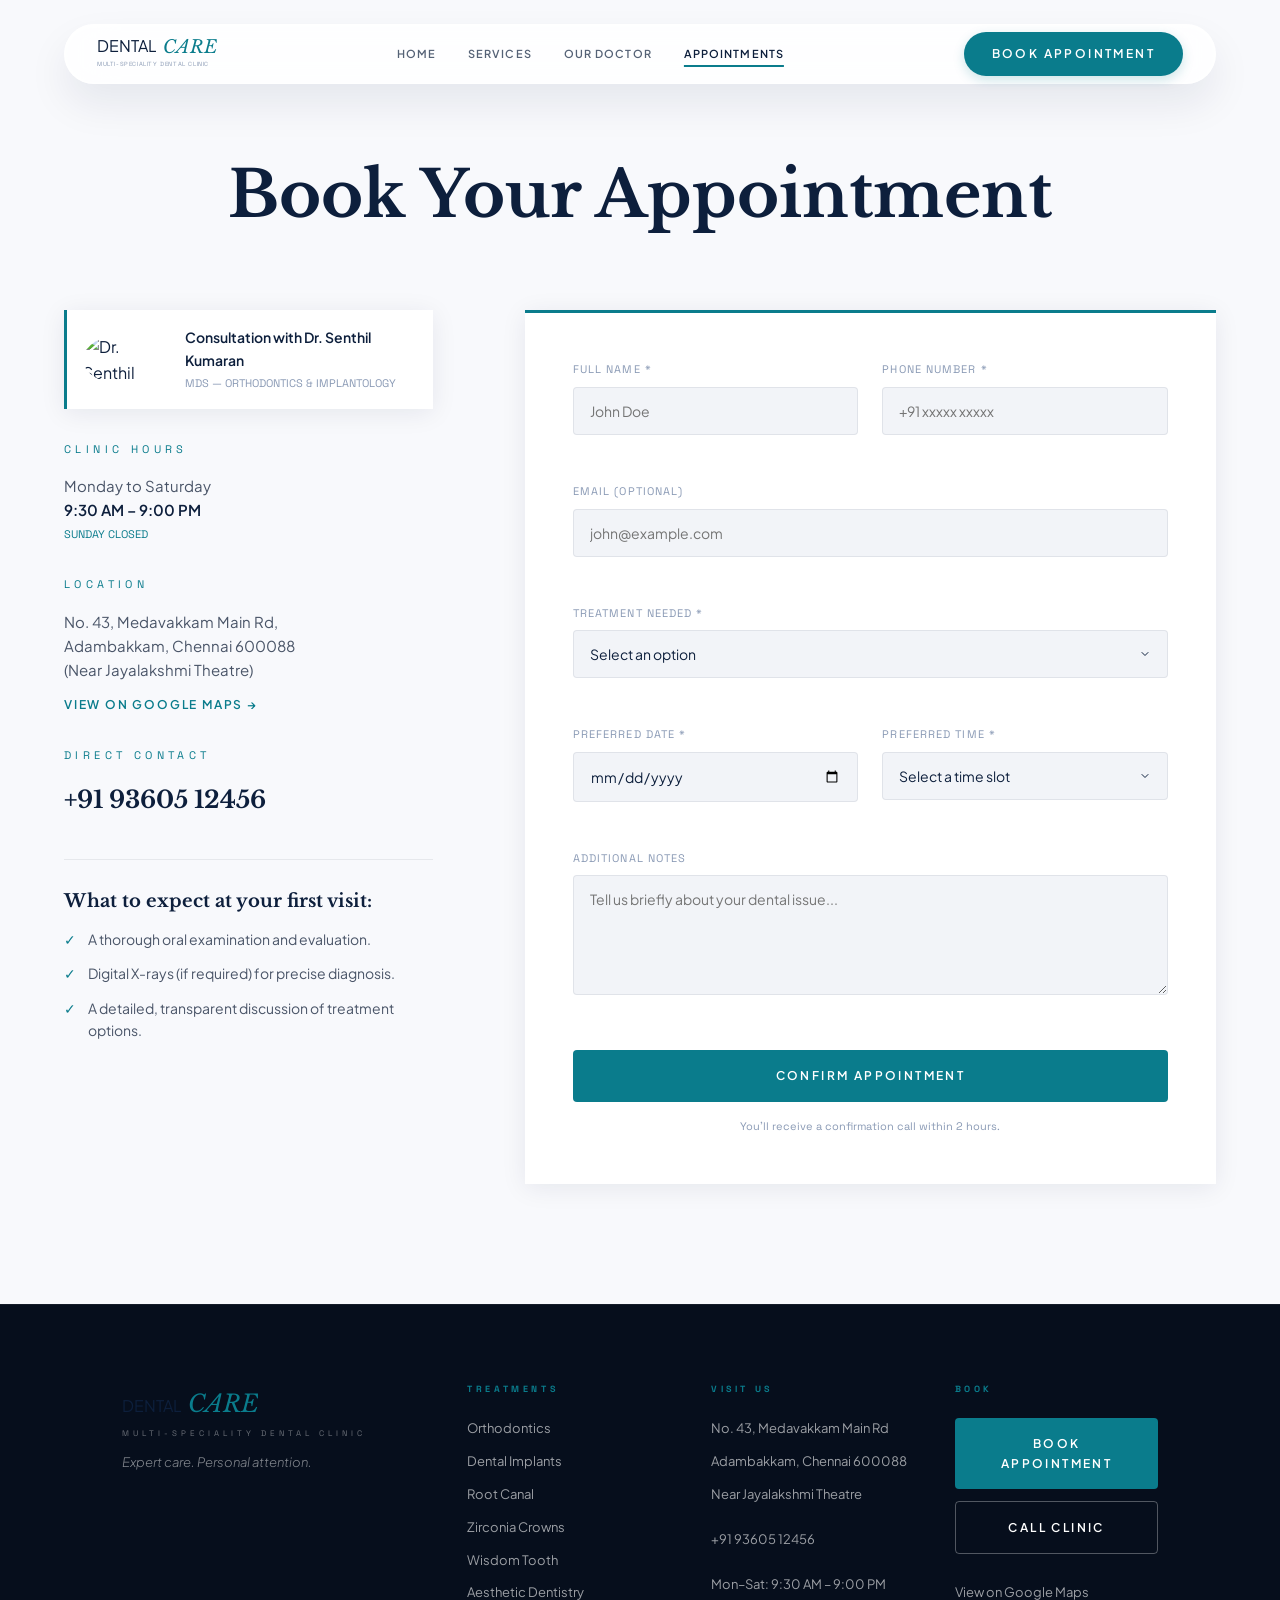
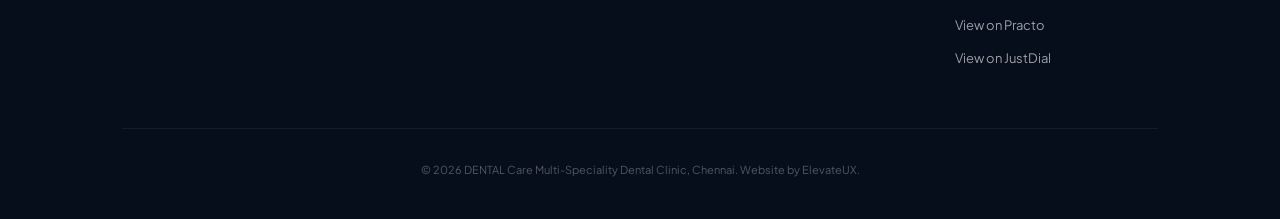
==== commit 80d9bae0: "Add files via upload" ====
--- a/appointments.html
+++ b/appointments.html
@@ -1,237 +1,217 @@
-<!DOCTYPE html>
-<html lang="en">
-<head>
-    <meta charset="UTF-8">
-    <meta name="viewport" content="width=device-width, initial-scale=1.0">
-    <title>Book Appointment | Clasic Smiles Dental Clinic, Adambakkam</title>
-    <meta name="description" content="Book an appointment at Clasic Smiles Dental Clinic, Adambakkam. Dr. Prasanna Karthik and Dr. Sumathy available Mon–Sat 10AM–9PM. Call +91 98406 99589.">
-    <link rel="stylesheet" href="css/style.css?v=16">
-</head>
-<body>
-
-    <!-- MOUSE FOLLOWER -->
-    <div class="mouse-follower"></div>
-
-    <!-- NAVIGATION -->
-    <nav class="navbar">
-        <a href="index.html" class="nav-brand">
-            <div class="nav-brand-title">
-                <span class="nav-brand-dental">CLASIC</span>
-                <span class="nav-brand-care">SMILES</span>
-            </div>
-            <span class="nav-brand-sub">MULTI-SPECIALITY DENTAL CLINIC</span>
-        </a>
-        <div class="nav-links">
-            <a href="index.html">Home</a>
-            <a href="services.html">Services</a>
-            <a href="doctor.html">Our Doctors</a>
-            <a href="appointments.html" class="active">Appointments</a>
-        </div>
-        <div class="nav-right">
-            <a href="appointments.html" class="btn btn-primary btn-sm">Book Appointment</a>
-        </div>
-        <div class="hamburger">
-            <span></span><span></span><span></span>
-        </div>
-    </nav>
-
-    <!-- MOBILE MENU -->
-    <div class="mobile-menu-overlay">
-        <a href="index.html">Home</a>
-        <a href="services.html">Services</a>
-        <a href="doctor.html">Our Doctors</a>
-        <a href="appointments.html">Appointments</a>
-    </div>
-
-    <!-- APPOINTMENT HERO -->
-    <section class="appointment-hero">
-        <div class="container">
-            <h1 class="font-display text-navy italic fade-in-up" style="font-size: clamp(40px, 5vw, 64px);">Book Your Appointment</h1>
-            <p class="fade-in-up delay-100" style="font-size: 16px; color: var(--text-secondary); margin-top: 16px; max-width: 500px; margin-left: auto; margin-right: auto;">Both Dr. Prasanna Karthik and Dr. Sumathy are available Mon–Sat. Sunday appointments from 10AM–1PM only.</p>
-        </div>
-    </section>
-
-    <!-- APPOINTMENT CONTENT -->
-    <section class="appointment-content">
-        <div class="appointment-left fade-in-up delay-100">
-
-            <!-- Doctors Card -->
-            <div style="background: var(--white); padding: 20px; box-shadow: var(--shadow); border-left: 3px solid var(--teal); margin-bottom: 32px;">
-                <div style="font-family: var(--font-body); font-weight: 600; font-size: 14px; color: var(--navy); margin-bottom: 4px;">Clasic Smiles Dental Clinic</div>
-                <div style="font-family: var(--font-mono); font-size: 11px; color: var(--text-muted); margin-bottom: 12px;">DR. PRASANNA KARTHIK &amp; DR. SUMATHY</div>
-                <div style="display: flex; gap: 8px; flex-wrap: wrap;">
-                    <span style="font-family: var(--font-mono); font-size: 10px; color: var(--teal); background: var(--teal-light); padding: 4px 10px;">Implantology</span>
-                    <span style="font-family: var(--font-mono); font-size: 10px; color: var(--teal); background: var(--teal-light); padding: 4px 10px;">Prosthodontics</span>
-                    <span style="font-family: var(--font-mono); font-size: 10px; color: var(--teal); background: var(--teal-light); padding: 4px 10px;">Oral Surgery</span>
-                    <span style="font-family: var(--font-mono); font-size: 10px; color: var(--teal); background: var(--teal-light); padding: 4px 10px;">Cosmetic</span>
-                </div>
-            </div>
-
-            <div style="margin-bottom: 32px;">
-                <span class="section-label">CLINIC HOURS</span>
-                <div style="font-size: 15px; color: var(--text-secondary);">
-                    Monday to Saturday<br>
-                    <span style="color: var(--navy); font-weight: 600;">10:00 AM – 9:00 PM</span><br><br>
-                    Sunday<br>
-                    <span style="color: var(--navy); font-weight: 600;">10:00 AM – 1:00 PM</span><br>
-                    <span style="font-family: var(--font-mono); font-size: 11px; color: var(--teal); display: block; margin-top: 4px;">APPOINTMENT RECOMMENDED</span>
-                </div>
-            </div>
-
-            <div style="margin-bottom: 32px;">
-                <span class="section-label">LOCATION</span>
-                <div style="font-size: 15px; color: var(--text-secondary); margin-bottom: 8px;">
-                    172, Surendra Nagar,<br>
-                    Adambakkam, Chennai 600088
-                </div>
-                <a href="#" class="link-cta">View on Google Maps →</a>
-            </div>
-
-            <div style="margin-bottom: 32px;">
-                <span class="section-label">DIRECT CONTACT</span>
-                <a href="tel:+919840699589" style="font-family: var(--font-display); font-size: 24px; color: var(--navy); font-weight: 700; display: block;">+91 98406 99589</a>
-                <a href="https://wa.me/919840699589?text=Hi%20Clasic%20Smiles%2C%20I'd%20like%20to%20book%20an%20appointment." target="_blank" style="font-family: var(--font-mono); font-size: 12px; color: var(--teal); display: block; margin-top: 8px;">WhatsApp for quick booking →</a>
-            </div>
-
-            <div style="margin-bottom: 32px;">
-                <span class="section-label">ALSO ON</span>
-                <a href="https://www.practo.com/chennai/clinic/classic-smiles-adambakkam" target="_blank" style="font-family: var(--font-mono); font-size: 12px; color: var(--teal); display: block; margin-bottom: 8px;">View on Practo →</a>
-                <a href="#" style="font-family: var(--font-mono); font-size: 12px; color: var(--teal); display: block;">View on JustDial →</a>
-            </div>
-
-            <div style="border-top: 1px solid var(--border); padding-top: 32px;">
-                <h4 style="font-family: var(--font-display); font-size: 18px; color: var(--navy); margin-bottom: 16px;">What to expect at your first visit:</h4>
-                <ul style="display: flex; flex-direction: column; gap: 12px; font-size: 14px; color: var(--text-secondary);">
-                    <li style="display: flex; gap: 12px;"><span style="color: var(--teal);">✓</span> A thorough oral examination and evaluation.</li>
-                    <li style="display: flex; gap: 12px;"><span style="color: var(--teal);">✓</span> X-rays (if required) for precise diagnosis.</li>
-                    <li style="display: flex; gap: 12px;"><span style="color: var(--teal);">✓</span> A transparent discussion of all treatment options and costs.</li>
-                    <li style="display: flex; gap: 12px;"><span style="color: var(--teal);">✓</span> Follow-up call after treatment to check on recovery.</li>
-                </ul>
-            </div>
-        </div>
-
-        <div class="appointment-right fade-in-up delay-200">
-            <form class="booking-form" action="#" method="POST" onsubmit="event.preventDefault(); alert('Appointment Request Submitted! We will call you within 2 hours to confirm.');">
-                <div class="form-grid">
-                    <div class="form-group">
-                        <label style="font-family: var(--font-mono); font-size: 11px; color: var(--text-muted); letter-spacing: 0.1em; display: block; margin-bottom: 8px;">FULL NAME *</label>
-                        <input type="text" class="form-control" required placeholder="Your full name">
-                    </div>
-
-                    <div class="form-group">
-                        <label style="font-family: var(--font-mono); font-size: 11px; color: var(--text-muted); letter-spacing: 0.1em; display: block; margin-bottom: 8px;">PHONE NUMBER *</label>
-                        <input type="tel" class="form-control" required placeholder="+91 xxxxx xxxxx">
-                    </div>
-
-                    <div class="form-group full">
-                        <label style="font-family: var(--font-mono); font-size: 11px; color: var(--text-muted); letter-spacing: 0.1em; display: block; margin-bottom: 8px;">EMAIL (OPTIONAL)</label>
-                        <input type="email" class="form-control" placeholder="your@email.com">
-                    </div>
-
-                    <div class="form-group full">
-                        <label style="font-family: var(--font-mono); font-size: 11px; color: var(--text-muted); letter-spacing: 0.1em; display: block; margin-bottom: 8px;">TREATMENT NEEDED *</label>
-                        <select class="form-control" required>
-                            <option value="" disabled selected>Select an option</option>
-                            <option value="rct">Root Canal Treatment</option>
-                            <option value="implants">Dental Implants</option>
-                            <option value="prosthodontics">Prosthodontics (Dentures / Bridges)</option>
-                            <option value="orthodontics">Orthodontics (Braces)</option>
-                            <option value="whitening">Teeth Whitening</option>
-                            <option value="oral-surgery">Oral Surgery / Wisdom Tooth</option>
-                            <option value="general">General Checkup / Cleaning</option>
-                            <option value="other">Other / Not Sure</option>
-                        </select>
-                    </div>
-
-                    <div class="form-group">
-                        <label style="font-family: var(--font-mono); font-size: 11px; color: var(--text-muted); letter-spacing: 0.1em; display: block; margin-bottom: 8px;">PREFERRED DATE *</label>
-                        <input type="date" class="form-control" required>
-                    </div>
-
-                    <div class="form-group">
-                        <label style="font-family: var(--font-mono); font-size: 11px; color: var(--text-muted); letter-spacing: 0.1em; display: block; margin-bottom: 8px;">PREFERRED TIME *</label>
-                        <select class="form-control" required>
-                            <option value="" disabled selected>Select a time slot</option>
-                            <option value="morning">Morning (10:00 AM - 1:00 PM)</option>
-                            <option value="afternoon">Afternoon (1:00 PM - 5:00 PM)</option>
-                            <option value="evening">Evening (5:00 PM - 9:00 PM)</option>
-                            <option value="sunday">Sunday Morning (10:00 AM - 1:00 PM)</option>
-                        </select>
-                    </div>
-
-                    <div class="form-group full">
-                        <label style="font-family: var(--font-mono); font-size: 11px; color: var(--text-muted); letter-spacing: 0.1em; display: block; margin-bottom: 8px;">ADDITIONAL NOTES</label>
-                        <textarea class="form-control" placeholder="Tell us briefly about your dental concern..."></textarea>
-                    </div>
-
-                    <div class="form-group full" style="margin-bottom: 0;">
-                        <button type="submit" class="btn btn-primary btn-submit">Confirm Appointment</button>
-                        <div class="form-note">You'll receive a confirmation call within 2 hours. Both Dr. Prasanna Karthik and Dr. Sumathy are available Mon–Sat 10AM–9PM. Sunday: 10AM–1PM only.</div>
-                    </div>
-                </div>
-            </form>
-        </div>
-    </section>
-
-    <!-- FOOTER -->
-    <footer>
-        <div class="container">
-            <div class="footer-grid">
-                <div class="footer-brand fade-in-up">
-                    <div style="display: flex; gap: 6px; align-items: baseline;">
-                        <span class="footer-dental">CLASIC</span>
-                        <span class="footer-care">SMILES</span>
-                    </div>
-                    <span class="footer-sub">MULTI-SPECIALITY DENTAL CLINIC</span>
-                    <div class="footer-tagline">Gentle care. Perfect smiles.</div>
-                </div>
-
-                <div class="footer-col fade-in-up delay-100">
-                    <h4>TREATMENTS</h4>
-                    <div class="footer-links">
-                        <a href="services.html">Root Canal</a>
-                        <a href="services.html">Dental Implants</a>
-                        <a href="services.html">Prosthodontics</a>
-                        <a href="services.html">Orthodontics</a>
-                        <a href="services.html">Teeth Whitening</a>
-                        <a href="services.html">Oral Surgery</a>
-                    </div>
-                </div>
-
-                <div class="footer-col fade-in-up delay-200">
-                    <h4>VISIT US</h4>
-                    <div class="footer-links">
-                        <p>172, Surendra Nagar</p>
-                        <p>Adambakkam, Chennai 600088</p>
-                        <a href="tel:+919840699589" style="margin-top: 12px; display: block;">+91 98406 99589</a>
-                        <p style="margin-top: 12px;">Mon–Sat: 10:00 AM – 9:00 PM</p>
-                        <p>Sunday: 10:00 AM – 1:00 PM</p>
-                    </div>
-                </div>
-
-                <div class="footer-col fade-in-up delay-300">
-                    <h4>BOOK</h4>
-                    <a href="appointments.html" class="btn btn-primary">Book Appointment</a>
-                    <a href="tel:+919840699589" class="btn btn-white-outline">Call Clinic</a>
-                    <div class="footer-links" style="margin-top: 16px;">
-                        <a href="https://wa.me/919840699589?text=Hi%20Clasic%20Smiles%2C%20I'd%20like%20to%20book%20an%20appointment." target="_blank">WhatsApp Us</a>
-                        <a href="https://www.practo.com/chennai/clinic/classic-smiles-adambakkam" target="_blank">View on Practo</a>
-                        <a href="#">View on JustDial</a>
-                    </div>
-                </div>
-            </div>
-
-            <div class="footer-bottom fade-in-up delay-400">
-                <p>© 2024 Clasic Smiles Dental Clinic, Chennai. Website by ElevateUX.</p>
-            </div>
-        </div>
-    </footer>
-
-    <!-- WHATSAPP FLOAT -->
-    <a href="https://wa.me/919840699589?text=Hi%20Clasic%20Smiles%2C%20I'd%20like%20to%20book%20an%20appointment." target="_blank" class="whatsapp-float" title="WhatsApp Us">
-        <svg width="28" height="28" viewBox="0 0 24 24" fill="currentColor"><path d="M17.472 14.382c-.297-.149-1.758-.867-2.03-.967-.273-.099-.471-.148-.67.15-.197.297-.767.966-.94 1.164-.173.199-.347.223-.644.075-.297-.15-1.255-.463-2.39-1.475-.883-.788-1.48-1.761-1.653-2.059-.173-.297-.018-.458.13-.606.134-.133.298-.347.446-.52.149-.174.198-.298.298-.497.099-.198.05-.371-.025-.52-.075-.149-.669-1.612-.916-2.207-.242-.579-.487-.5-.669-.51-.173-.008-.371-.01-.57-.01-.198 0-.52.074-.792.372-.272.297-1.04 1.016-1.04 2.479 0 1.462 1.065 2.875 1.213 3.074.149.198 2.096 3.2 5.077 4.487.709.306 1.262.489 1.694.625.712.227 1.36.195 1.871.118.571-.085 1.758-.719 2.006-1.413.248-.694.248-1.289.173-1.413-.074-.124-.272-.198-.57-.347m-5.421 7.403h-.004a9.87 9.87 0 01-5.031-1.378l-.361-.214-3.741.982.998-3.648-.235-.374a9.86 9.86 0 01-1.51-5.26c.001-5.45 4.436-9.884 9.888-9.884 2.64 0 5.122 1.03 6.988 2.898a9.825 9.825 0 012.893 6.994c-.003 5.45-4.437 9.884-9.885 9.884m8.413-18.297A11.815 11.815 0 0012.05 0C5.495 0 .16 5.335.157 11.892c0 2.096.547 4.142 1.588 5.945L.057 24l6.305-1.654a11.882 11.882 0 005.683 1.448h.005c6.554 0 11.89-5.335 11.893-11.893a11.821 11.821 0 00-3.48-8.413z"/></svg>
-    </a>
-
-    <script src="js/main.js?v=2"></script>
-</body>
-</html>
+<!DOCTYPE html>
+<html lang="en">
+<head>
+    <meta charset="UTF-8">
+    <meta name="viewport" content="width=device-width, initial-scale=1.0">
+    <title>Book Appointment | DENTAL Care Multi-Speciality Clinic</title>
+    <meta name="description" content="Book your appointment with Dr. Senthil Kumaran at DENTAL Care, Adambakkam. Get an expert consultation for orthodontics, implants, and more.">
+    <link rel="stylesheet" href="css/style.css?v=15">
+</head>
+<body>
+
+    <!-- NAVIGATION -->
+    <nav class="navbar">
+        <a href="index.html" class="nav-brand">
+            <div class="nav-brand-title">
+                <span class="nav-brand-DENTAL">DENTAL</span>
+                <span class="nav-brand-care">CARE</span>
+            </div>
+            <span class="nav-brand-sub">MULTI-SPECIALITY DENTAL CLINIC</span>
+        </a>
+        <div class="nav-links">
+            <a href="index.html">Home</a>
+            <a href="services.html">Services</a>
+            <a href="doctor.html">Our Doctor</a>
+            <a href="appointments.html" class="active">Appointments</a>
+        </div>
+        <div class="nav-right">
+
+            <a href="appointments.html" class="btn btn-primary btn-sm">Book Appointment</a>
+        </div>
+        <div class="hamburger">
+            <span></span><span></span><span></span>
+        </div>
+    </nav>
+
+    <!-- MOBILE MENU -->
+    <div class="mobile-menu-overlay">
+        <a href="index.html">Home</a>
+        <a href="services.html">Services</a>
+        <a href="doctor.html">Our Doctor</a>
+        <a href="appointments.html">Appointments</a>
+
+    </div>
+
+    <!-- APPOINTMENT HERO -->
+    <section class="appointment-hero">
+        <div class="container">
+            <h1 class="font-display text-navy italic fade-in-up" style="font-size: clamp(40px, 5vw, 64px);">Book Your Appointment</h1>
+        </div>
+    </section>
+
+    <!-- APPOINTMENT CONTENT -->
+    <section class="appointment-content">
+        <div class="appointment-left fade-in-up delay-100">
+            <div style="display: flex; gap: 16px; align-items: center; margin-bottom: 32px; background: var(--white); padding: 16px; box-shadow: var(--shadow); border-left: 3px solid var(--teal);">
+                <img src="https://placehold.co/60x60/f2f4f8/0d1f3c?text=Dr" alt="Dr. Senthil" style="border-radius: 50%;">
+                <div>
+                    <div style="font-family: var(--font-body); font-weight: 600; font-size: 14px; color: var(--navy);">Consultation with Dr. Senthil Kumaran</div>
+                    <div style="font-family: var(--font-mono); font-size: 11px; color: var(--text-muted); margin-top: 4px;">MDS — ORTHODONTICS & IMPLANTOLOGY</div>
+                </div>
+            </div>
+            
+            <div style="margin-bottom: 32px;">
+                <span class="section-label">CLINIC HOURS</span>
+                <div style="font-size: 15px; color: var(--text-secondary);">
+                    Monday to Saturday<br>
+                    <span style="color: var(--navy); font-weight: 600;">9:30 AM – 9:00 PM</span><br>
+                    <span style="font-family: var(--font-mono); font-size: 11px; color: var(--teal); display: block; margin-top: 4px;">SUNDAY CLOSED</span>
+                </div>
+            </div>
+            
+            <div style="margin-bottom: 32px;">
+                <span class="section-label">LOCATION</span>
+                <div style="font-size: 15px; color: var(--text-secondary); margin-bottom: 8px;">
+                    No. 43, Medavakkam Main Rd,<br>
+                    Adambakkam, Chennai 600088<br>
+                    (Near Jayalakshmi Theatre)
+                </div>
+                <a href="#" class="link-cta">View on Google Maps →</a>
+            </div>
+            
+            <div style="margin-bottom: 40px;">
+                <span class="section-label">DIRECT CONTACT</span>
+                <a href="tel:+919360512456" style="font-family: var(--font-display); font-size: 24px; color: var(--navy); font-weight: 700; display: block;">+91 93605 12456</a>
+            </div>
+            
+            <div style="border-top: 1px solid var(--border); padding-top: 32px;">
+                <h4 style="font-family: var(--font-display); font-size: 18px; color: var(--navy); margin-bottom: 16px;">What to expect at your first visit:</h4>
+                <ul style="display: flex; flex-direction: column; gap: 12px; font-size: 14px; color: var(--text-secondary);">
+                    <li style="display: flex; gap: 12px;"><span style="color: var(--teal);">✓</span> A thorough oral examination and evaluation.</li>
+                    <li style="display: flex; gap: 12px;"><span style="color: var(--teal);">✓</span> Digital X-rays (if required) for precise diagnosis.</li>
+                    <li style="display: flex; gap: 12px;"><span style="color: var(--teal);">✓</span> A detailed, transparent discussion of treatment options.</li>
+                </ul>
+            </div>
+        </div>
+        
+        <div class="appointment-right fade-in-up delay-200">
+            <form class="booking-form" action="#" method="POST" onsubmit="event.preventDefault(); alert('Appointment Request Submitted successfully!');">
+                <div class="form-grid">
+                    <div class="form-group">
+                        <label style="font-family: var(--font-mono); font-size: 11px; color: var(--text-muted); letter-spacing: 0.1em; display: block; margin-bottom: 8px;">FULL NAME *</label>
+                        <input type="text" class="form-control" required placeholder="John Doe">
+                    </div>
+                    
+                    <div class="form-group">
+                        <label style="font-family: var(--font-mono); font-size: 11px; color: var(--text-muted); letter-spacing: 0.1em; display: block; margin-bottom: 8px;">PHONE NUMBER *</label>
+                        <input type="tel" class="form-control" required placeholder="+91 xxxxx xxxxx">
+                    </div>
+                    
+                    <div class="form-group full">
+                        <label style="font-family: var(--font-mono); font-size: 11px; color: var(--text-muted); letter-spacing: 0.1em; display: block; margin-bottom: 8px;">EMAIL (OPTIONAL)</label>
+                        <input type="email" class="form-control" placeholder="john@example.com">
+                    </div>
+                    
+                    <div class="form-group full">
+                        <label style="font-family: var(--font-mono); font-size: 11px; color: var(--text-muted); letter-spacing: 0.1em; display: block; margin-bottom: 8px;">TREATMENT NEEDED *</label>
+                        <select class="form-control" required>
+                            <option value="" disabled selected>Select an option</option>
+                            <option value="orthodontics">Orthodontics (Braces/Invisalign)</option>
+                            <option value="implants">Dental Implants</option>
+                            <option value="rct">Root Canal Treatment</option>
+                            <option value="crowns">Zirconia Crowns</option>
+                            <option value="extraction">Wisdom Tooth Extraction</option>
+                            <option value="aesthetic">Aesthetic Dentistry</option>
+                            <option value="general">General Checkup / Cleaning</option>
+                            <option value="other">Other / Not Sure</option>
+                        </select>
+                    </div>
+                    
+                    <div class="form-group">
+                        <label style="font-family: var(--font-mono); font-size: 11px; color: var(--text-muted); letter-spacing: 0.1em; display: block; margin-bottom: 8px;">PREFERRED DATE *</label>
+                        <input type="date" class="form-control" required>
+                    </div>
+                    
+                    <div class="form-group">
+                        <label style="font-family: var(--font-mono); font-size: 11px; color: var(--text-muted); letter-spacing: 0.1em; display: block; margin-bottom: 8px;">PREFERRED TIME *</label>
+                        <select class="form-control" required>
+                            <option value="" disabled selected>Select a time slot</option>
+                            <option value="morning">Morning (9:30 AM - 1:00 PM)</option>
+                            <option value="afternoon">Afternoon (1:00 PM - 5:00 PM)</option>
+                            <option value="evening">Evening (5:00 PM - 9:00 PM)</option>
+                        </select>
+                    </div>
+                    
+                    <div class="form-group full">
+                        <label style="font-family: var(--font-mono); font-size: 11px; color: var(--text-muted); letter-spacing: 0.1em; display: block; margin-bottom: 8px;">ADDITIONAL NOTES</label>
+                        <textarea class="form-control" placeholder="Tell us briefly about your dental issue..."></textarea>
+                    </div>
+                    
+                    <div class="form-group full" style="margin-bottom: 0;">
+                        <button type="submit" class="btn btn-primary btn-submit">Confirm Appointment</button>
+                        <div class="form-note">You'll receive a confirmation call within 2 hours.</div>
+                    </div>
+                </div>
+            </form>
+        </div>
+    </section>
+
+    <!-- FOOTER -->
+    <footer>
+        <div class="container">
+            <div class="footer-grid">
+                <div class="footer-brand fade-in-up">
+                    <div style="display: flex; gap: 6px; align-items: baseline;">
+                        <span class="footer-DENTAL">DENTAL</span>
+                        <span class="footer-care">CARE</span>
+                    </div>
+                    <span class="footer-sub">MULTI-SPECIALITY DENTAL CLINIC</span>
+                    <div class="footer-tagline">Expert care. Personal attention.</div>
+                </div>
+                
+                <div class="footer-col fade-in-up delay-100">
+                    <h4>TREATMENTS</h4>
+                    <div class="footer-links">
+                        <a href="services.html">Orthodontics</a>
+                        <a href="services.html">Dental Implants</a>
+                        <a href="services.html">Root Canal</a>
+                        <a href="services.html">Zirconia Crowns</a>
+                        <a href="services.html">Wisdom Tooth</a>
+                        <a href="services.html">Aesthetic Dentistry</a>
+                    </div>
+                </div>
+                
+                <div class="footer-col fade-in-up delay-200">
+                    <h4>VISIT US</h4>
+                    <div class="footer-links">
+                        <p>No. 43, Medavakkam Main Rd</p>
+                        <p>Adambakkam, Chennai 600088</p>
+                        <p>Near Jayalakshmi Theatre</p>
+                        <a href="tel:+919360512456" style="margin-top: 12px; display: block;">+91 93605 12456</a>
+                        <p style="margin-top: 12px;">Mon–Sat: 9:30 AM – 9:00 PM</p>
+                    </div>
+                </div>
+                
+                <div class="footer-col fade-in-up delay-300">
+                    <h4>BOOK</h4>
+                    <a href="appointments.html" class="btn btn-primary">Book Appointment</a>
+                    <a href="tel:+919360512456" class="btn btn-white-outline">Call Clinic</a>
+                    <div class="footer-links" style="margin-top: 16px;">
+                        <a href="#">View on Google Maps</a>
+                        <a href="#">View on Practo</a>
+                        <a href="#">View on JustDial</a>
+                    </div>
+                </div>
+            </div>
+            
+            <div class="footer-bottom fade-in-up delay-400">
+                <p>© 2026 DENTAL Care Multi-Speciality Dental Clinic, Chennai. Website by ElevateUX.</p>
+            </div>
+        </div>
+    </footer>
+
+    <script src="js/main.js"></script>
+</body>
+</html>
+
+
--- a/css/style.css
+++ b/css/style.css
@@ -1,2229 +1,2394 @@
-@import url('https://fonts.googleapis.com/css2?family=Fraunces:ital,opsz,wght@0,9..144,300;0,9..144,400;0,9..144,600;0,9..144,700;1,9..144,300;1,9..144,400;1,9..144,600&family=DM+Sans:wght@300;400;500;600&display=swap');
-
-/* ─── TOKENS ─── */
-:root {
-  --forest:       #0d2b1f;
-  --forest-mid:   #1a4232;
-  --forest-light: #2a6048;
-  --forest-glow:  rgba(13,43,31,.15);
-  --gold:         #c9963a;
-  --gold-bright:  #e0b050;
-  --gold-dim:     #8a6420;
-  --gold-light:   #fdf3e0;
-  --gold-glow:    rgba(201,150,58,.15);
-  --white:        #ffffff;
-  --off-white:    #fdfaf5;
-  --surface:      #f5f0e8;
-  --surface-dark: #ede5d8;
-  --text-primary: #0d1f0f;
-  --text-secondary:#4a5a48;
-  --text-muted:   #8a9a88;
-  --border:       rgba(13,43,31,.08);
-  --border-gold:  rgba(201,150,58,.2);
-  --shadow:       0 4px 32px rgba(13,43,31,.08);
-  --font-display: 'Fraunces', serif;
-  --font-body:    'DM Sans', sans-serif;
-  --ease-out-expo: cubic-bezier(.16,1,.3,1);
-  --ease-in-out:  cubic-bezier(.65,0,.35,1);
-}
-
-/* ─── RESET ─── */
-*, *::before, *::after { box-sizing: border-box; margin: 0; padding: 0; }
-html { scroll-behavior: smooth; font-size: 16px; }
-body {
-  font-family: var(--font-body);
-  background: var(--off-white);
-  color: var(--text-primary);
-  overflow-x: hidden;
-  -webkit-font-smoothing: antialiased;
-}
-img { display: block; max-width: 100%; }
-a { text-decoration: none; color: inherit; }
-ul { list-style: none; }
-
-/* ─── MOUSE FOLLOWER ─── */
-.mouse-follower {
-  width: 12px; height: 12px;
-  background: var(--gold);
-  border-radius: 50%;
-  position: fixed;
-  top: 0; left: 0;
-  pointer-events: none;
-  z-index: 9999;
-  transform: translate(-50%,-50%);
-  transition: transform .1s ease, width .3s var(--ease-out-expo), height .3s var(--ease-out-expo), background .3s;
-  mix-blend-mode: multiply;
-}
-.mouse-follower.large { width: 40px; height: 40px; background: var(--gold-glow); }
-
-/* ─── TYPOGRAPHY ─── */
-.font-display   { font-family: var(--font-display); }
-.italic         { font-style: italic; }
-.text-forest    { color: var(--forest); }
-.text-gold      { color: var(--gold); }
-.text-secondary { color: var(--text-secondary); }
-.text-muted     { color: var(--text-muted); }
-.text-white     { color: var(--white); }
-
-/* ─── UTILITY ─── */
-.container { max-width: 1200px; margin: 0 auto; padding: 0 32px; }
-.container-wide { max-width: 1400px; margin: 0 auto; padding: 0 48px; }
-
-/* ─── BUTTONS ─── */
-.btn {
-  display: inline-flex;
-  align-items: center;
-  gap: 8px;
-  padding: 14px 32px;
-  border-radius: 50px;
-  font-family: var(--font-body);
-  font-size: 14px;
-  font-weight: 500;
-  letter-spacing: .02em;
-  cursor: pointer;
-  border: none;
-  transition: transform .25s var(--ease-out-expo), box-shadow .25s var(--ease-out-expo), background .2s;
-  white-space: nowrap;
-}
-.btn:hover { transform: translateY(-2px); }
-.btn-primary {
-  background: var(--gold);
-  color: var(--forest);
-}
-.btn-primary:hover {
-  background: var(--gold-bright);
-  box-shadow: 0 12px 40px var(--gold-glow);
-}
-.btn-outline {
-  background: transparent;
-  color: var(--forest);
-  border: 1.5px solid var(--forest);
-}
-.btn-outline:hover {
-  background: var(--forest);
-  color: var(--white);
-}
-.btn-ghost-white {
-  background: rgba(255,255,255,.12);
-  color: var(--white);
-  border: 1.5px solid rgba(255,255,255,.25);
-  backdrop-filter: blur(8px);
-}
-.btn-ghost-white:hover {
-  background: rgba(255,255,255,.22);
-  border-color: rgba(255,255,255,.5);
-}
-.btn-sm { padding: 10px 22px; font-size: 13px; }
-.btn-lg { padding: 18px 44px; font-size: 15px; }
-
-/* ─── NAV — AVIATION ─── */
-.navbar {
-  position: fixed;
-  top: 0; left: 0; right: 0;
-  z-index: 1000;
-  display: flex;
-  align-items: center;
-  justify-content: space-between;
-  padding: 0 48px;
-  height: 68px;
-  background: rgba(10,26,18,0.82);
-  backdrop-filter: blur(24px) saturate(1.4);
-  -webkit-backdrop-filter: blur(24px) saturate(1.4);
-  border-bottom: 1px solid rgba(201,150,58,0.12);
-  transition: background .35s, border-color .35s;
-}
-.navbar.scrolled {
-  background: rgba(10,26,18,0.96);
-  border-bottom-color: rgba(201,150,58,0.2);
-}
-.nav-brand {
-  display: flex;
-  flex-direction: column;
-  gap: 1px;
-  line-height: 1;
-}
-.nav-brand-title {
-  display: flex;
-  align-items: baseline;
-  gap: 5px;
-}
-.nav-brand-dental {
-  font-family: var(--font-display);
-  font-size: 19px;
-  font-weight: 700;
-  color: var(--white);
-  letter-spacing: -.02em;
-}
-.nav-brand-care {
-  font-family: var(--font-display);
-  font-size: 19px;
-  font-weight: 400;
-  font-style: italic;
-  color: var(--gold);
-  letter-spacing: -.02em;
-}
-.nav-brand-sub {
-  font-size: 8.5px;
-  font-weight: 500;
-  letter-spacing: .16em;
-  color: rgba(201,150,58,0.55);
-  text-transform: uppercase;
-}
-
-/* centered pill container for links */
-.nav-links {
-  display: flex;
-  align-items: center;
-  gap: 4px;
-  background: rgba(255,255,255,0.05);
-  border: 1px solid rgba(255,255,255,0.07);
-  border-radius: 50px;
-  padding: 5px 6px;
-}
-.nav-links a {
-  font-size: 13px;
-  font-weight: 400;
-  color: rgba(255,255,255,0.6);
-  letter-spacing: .03em;
-  transition: color .2s, background .2s;
-  position: relative;
-  padding: 7px 18px;
-  border-radius: 50px;
-}
-.nav-links a::after { display: none; }
-.nav-links a:hover {
-  color: var(--white);
-  background: rgba(255,255,255,0.07);
-}
-.nav-links a.active {
-  color: var(--forest);
-  background: var(--gold);
-  font-weight: 500;
-}
-.nav-right { display: flex; align-items: center; gap: 12px; }
-.hamburger {
-  display: none;
-  flex-direction: column;
-  gap: 5px;
-  cursor: pointer;
-  padding: 4px;
-  background: none;
-  border: none;
-}
-.hamburger span {
-  display: block;
-  width: 24px; height: 1.5px;
-  background: var(--white);
-  transition: transform .35s var(--ease-out-expo), opacity .25s, width .3s;
-}
-
-/* Hamburger → X when menu is open */
-.hamburger.open span:nth-child(1) { transform: translateY(6.5px) rotate(45deg); }
-.hamburger.open span:nth-child(2) { opacity: 0; transform: scaleX(0); }
-.hamburger.open span:nth-child(3) { transform: translateY(-6.5px) rotate(-45deg); }
-
-/* ─── MOBILE MENU ─── */
-.mobile-menu-overlay {
-  position: fixed;
-  inset: 0;
-  background: rgba(10,26,18,0.97);
-  backdrop-filter: blur(20px);
-  -webkit-backdrop-filter: blur(20px);
-  z-index: 999;
-  display: flex;
-  flex-direction: column;
-  align-items: center;
-  justify-content: center;
-  gap: 32px;
-  opacity: 0;
-  pointer-events: none;
-  transition: opacity .35s var(--ease-out-expo);
-}
-.mobile-menu-overlay.open {
-  opacity: 1;
-  pointer-events: all;
-}
-.mobile-menu-overlay a {
-  font-family: var(--font-display);
-  font-size: clamp(32px, 8vw, 56px);
-  font-weight: 300;
-  color: rgba(255,255,255,.75);
-  opacity: 0;
-  transform: translateY(20px);
-  transition: opacity .4s var(--ease-out-expo), transform .4s var(--ease-out-expo), color .2s;
-}
-.mobile-menu-overlay.open a { opacity: 1; transform: translateY(0); }
-.mobile-menu-overlay.open a:nth-child(2) { transition-delay: .05s; }
-.mobile-menu-overlay.open a:nth-child(3) { transition-delay: .10s; }
-.mobile-menu-overlay.open a:nth-child(4) { transition-delay: .15s; }
-.mobile-menu-overlay.open a:nth-child(5) { transition-delay: .20s; }
-.mobile-menu-overlay a:hover { color: var(--gold); }
-.mobile-menu-close {
-  position: absolute;
-  top: 24px; right: 28px;
-  width: 44px; height: 44px;
-  display: flex;
-  align-items: center;
-  justify-content: center;
-  font-size: 22px;
-  color: rgba(255,255,255,.8);
-  cursor: pointer;
-  background: rgba(255,255,255,.08);
-  border: 1px solid rgba(255,255,255,.12);
-  border-radius: 50%;
-  line-height: 1;
-  font-family: var(--font-body);
-  transition: background .2s, color .2s;
-}
-.mobile-menu-close:hover {
-  background: var(--gold);
-  color: var(--forest);
-  border-color: var(--gold);
-}
-
-/* ─── SECTION LABEL ─── */
-.section-label {
-  display: inline-flex;
-  align-items: center;
-  gap: 8px;
-  font-size: 11px;
-  font-weight: 600;
-  letter-spacing: .14em;
-  text-transform: uppercase;
-  color: var(--gold);
-  margin-bottom: 20px;
-}
-.section-label::before {
-  content: '';
-  display: block;
-  width: 24px; height: 1px;
-  background: var(--gold);
-}
-
-/* ─── CLIP-UP REVEAL ─── */
-.clip-wrap { overflow: hidden; }
-.clip-up {
-  display: block;
-  transform: translateY(110%);
-  transition: transform .9s var(--ease-out-expo);
-}
-.clip-up.revealed { transform: translateY(0); }
-
-/* ─── FADE IN UP ─── */
-.fade-in-up {
-  opacity: 0;
-  transform: translateY(32px);
-  transition: opacity .8s var(--ease-out-expo), transform .8s var(--ease-out-expo);
-}
-.fade-in-up.revealed { opacity: 1; transform: translateY(0); }
-.delay-100 { transition-delay: .1s; }
-.delay-200 { transition-delay: .2s; }
-.delay-300 { transition-delay: .3s; }
-.delay-400 { transition-delay: .4s; }
-.delay-500 { transition-delay: .5s; }
-
-/* ═══════════════════════════════════
-   HERO — 3-ZONE LAYOUT
-═══════════════════════════════════ */
-.hero {
-  min-height: 100vh;
-  padding-top: 72px;
-  display: grid;
-  grid-template-columns: 1fr 1fr;
-  grid-template-rows: 1fr auto;
-  position: relative;
-  overflow: hidden;
-  background: linear-gradient(
-    105deg,
-    var(--off-white)         0%,
-    var(--off-white)         28%,
-    rgba(13,43,31,0.06)     40%,
-    rgba(13,43,31,0.38)     50%,
-    rgba(13,43,31,0.78)     60%,
-    var(--forest)            72%
-  );
-}
-.hero-left {
-  grid-column: 1;
-  grid-row: 1;
-  display: flex;
-  flex-direction: column;
-  justify-content: center;
-  padding: 80px 64px 80px 80px;
-  position: relative;
-  z-index: 2;
-}
-.hero-right {
-  grid-column: 2;
-  grid-row: 1 / 3;
-  position: relative;
-  background: transparent;
-  overflow: hidden;
-}
-/* ═══════════════════════════════════
-   HERO DENTAL TOOLS SCENE
-═══════════════════════════════════ */
-.hero-tools-scene {
-  position: absolute;
-  inset: 0;
-  display: flex;
-  align-items: center;
-  justify-content: center;
-  overflow: hidden;
-}
-
-/* Decorative orbit rings */
-.orbit-ring {
-  position: absolute;
-  border-radius: 50%;
-  border: 1px dashed rgba(201,150,58,.1);
-  top: 50%; left: 50%;
-  transform: translate(-50%,-50%);
-  pointer-events: none;
-  animation: ring-pulse 6s ease-in-out infinite;
-}
-.orbit-ring-sm { width: 260px; height: 260px; animation-delay: 0s; }
-.orbit-ring-md { width: 380px; height: 380px; animation-delay: -2s; border-color: rgba(201,150,58,.07); }
-.orbit-ring-lg { width: 500px; height: 500px; animation-delay: -4s; border-color: rgba(201,150,58,.04); }
-
-@keyframes ring-pulse {
-  0%, 100% { opacity: .6; }
-  50%       { opacity: 1; }
-}
-
-/* Central molar tooth */
-.hero-tooth-center {
-  position: absolute;
-  top: 50%; left: 50%;
-  margin-left: -44px;
-  margin-top: -54px;
-  z-index: 4;
-  animation: hero-tooth-float 3.8s ease-in-out infinite;
-  filter: drop-shadow(0 0 28px rgba(201,150,58,.5));
-}
-@keyframes hero-tooth-float {
-  0%, 100% { transform: translateY(0px); }
-  50%       { transform: translateY(-18px); }
-}
-
-/* Orbit wrapper — rotates around scene center */
-.o-wrap {
-  position: absolute;
-  top: 50%; left: 50%;
-  width: 0; height: 0;
-  animation: orbit-cw var(--dur, 12s) linear infinite;
-  animation-delay: var(--delay, 0s);
-}
-.o-wrap.ccw { animation-name: orbit-ccw; }
-
-/* Arm — places tool at radius, counter-rotates to keep tool upright */
-.o-arm {
-  position: absolute;
-  top: 0;
-  left: var(--r, 140px);
-  animation: counter-cw var(--dur, 12s) linear infinite;
-  animation-delay: var(--delay, 0s);
-  filter: drop-shadow(0 0 10px rgba(201,150,58,.25));
-}
-.o-wrap.ccw .o-arm { animation-name: counter-ccw; }
-
-/* Centers the SVG icon within the arm */
-.o-icon-center {
-  transform: translate(-50%, -50%);
-  display: flex;
-}
-
-@keyframes orbit-cw    { from { transform: rotate(0deg);    } to { transform: rotate(360deg);   } }
-@keyframes orbit-ccw   { from { transform: rotate(0deg);    } to { transform: rotate(-360deg);  } }
-@keyframes counter-cw  { from { transform: rotate(0deg);    } to { transform: rotate(-360deg);  } }
-@keyframes counter-ccw { from { transform: rotate(0deg);    } to { transform: rotate(360deg);   } }
-
-/* Floating accent tools */
-.tool-float-accent {
-  position: absolute;
-  animation: accent-float var(--fdur, 4s) ease-in-out infinite;
-  animation-delay: var(--fdelay, 0s);
-  filter: drop-shadow(0 0 8px rgba(201,150,58,.2));
-  opacity: .8;
-}
-@keyframes accent-float {
-  0%, 100% { transform: rotate(var(--frot, -20deg)) translateY(0px); }
-  50%       { transform: rotate(var(--frot, -20deg)) translateY(-14px); }
-}
-
-/* Sparkle dots */
-.sparkle {
-  position: absolute;
-  width: 5px; height: 5px;
-  border-radius: 50%;
-  background: var(--gold);
-  animation: sparkle-blink var(--sdur, 2.5s) ease-in-out infinite;
-  animation-delay: var(--sdelay, 0s);
-}
-.sparkle.large {
-  width: 7px; height: 7px;
-}
-.sparkle.cross::before,
-.sparkle.cross::after {
-  content: '';
-  position: absolute;
-  top: 50%; left: 50%;
-  background: var(--gold);
-  border-radius: 2px;
-}
-.sparkle.cross::before {
-  width: 12px; height: 1.5px;
-  transform: translate(-50%, -50%);
-}
-.sparkle.cross::after {
-  width: 1.5px; height: 12px;
-  transform: translate(-50%, -50%);
-}
-@keyframes sparkle-blink {
-  0%, 100% { opacity: 0; transform: scale(0.4); }
-  50%       { opacity: 1; transform: scale(1); }
-}
-.hero-eyebrow {
-  margin-bottom: 28px;
-}
-.hero-headline {
-  font-family: var(--font-display);
-  font-size: clamp(48px, 5.5vw, 88px);
-  font-weight: 300;
-  line-height: 1.03;
-  letter-spacing: -.03em;
-  color: var(--forest);
-  margin-bottom: 28px;
-}
-.hero-headline em {
-  font-style: italic;
-  color: var(--gold);
-}
-.hero-subline {
-  font-size: clamp(15px, 1.4vw, 17px);
-  color: var(--text-secondary);
-  line-height: 1.7;
-  max-width: 420px;
-  margin-bottom: 44px;
-  font-weight: 300;
-}
-.hero-actions {
-  display: flex;
-  align-items: center;
-  gap: 16px;
-  flex-wrap: wrap;
-}
-.hero-bottom {
-  grid-column: 1;
-  grid-row: 2;
-  display: flex;
-  align-items: center;
-  gap: 48px;
-  padding: 32px 80px;
-  border-top: 1px solid var(--border);
-  background: var(--off-white);
-  position: relative;
-  z-index: 2;
-}
-.hero-stat { text-align: center; }
-.hero-stat-num {
-  font-family: var(--font-display);
-  font-size: 28px;
-  font-weight: 600;
-  color: var(--forest);
-  line-height: 1;
-}
-.hero-stat-num span { color: var(--gold); }
-.hero-stat-label {
-  font-size: 11px;
-  font-weight: 500;
-  letter-spacing: .08em;
-  color: var(--text-muted);
-  text-transform: uppercase;
-  margin-top: 4px;
-}
-.hero-stat-divider {
-  width: 1px; height: 40px;
-  background: var(--border);
-}
-
-/* ═══════════════════════════════════
-   MARQUEE STRIP
-═══════════════════════════════════ */
-.marquee-strip {
-  background: var(--forest);
-  padding: 16px 0;
-  overflow: hidden;
-  border-top: 1px solid rgba(255,255,255,.06);
-  border-bottom: 1px solid rgba(255,255,255,.06);
-}
-.marquee-track {
-  display: flex;
-  gap: 0;
-  will-change: transform;
-}
-.marquee-inner {
-  display: flex;
-  align-items: center;
-  gap: 0;
-  flex-shrink: 0;
-  animation: marquee-scroll 28s linear infinite;
-}
-.marquee-strip:hover .marquee-inner { animation-play-state: paused; }
-.marquee-item {
-  display: flex;
-  align-items: center;
-  gap: 14px;
-  padding: 0 36px;
-  white-space: nowrap;
-}
-.marquee-item span {
-  font-size: 12px;
-  font-weight: 500;
-  letter-spacing: .1em;
-  text-transform: uppercase;
-  color: rgba(255,255,255,.65);
-}
-.marquee-item .dot {
-  width: 4px; height: 4px;
-  border-radius: 50%;
-  background: var(--gold);
-  flex-shrink: 0;
-}
-@keyframes marquee-scroll {
-  from { transform: translateX(0); }
-  to   { transform: translateX(-50%); }
-}
-
-/* ═══════════════════════════════════
-   ABOUT — FULL-BLEED DARK CARD
-═══════════════════════════════════ */
-.about-dark {
-  background: var(--forest);
-  position: relative;
-  overflow: hidden;
-  padding: 120px 0;
-}
-.about-dark::before {
-  content: '';
-  position: absolute;
-  inset: 0;
-  background: url('data:image/svg+xml,<svg xmlns="http://www.w3.org/2000/svg" width="60" height="60"><circle cx="30" cy="30" r="1" fill="%23c9963a" opacity=".08"/></svg>') repeat;
-  pointer-events: none;
-}
-.about-dark-inner {
-  display: grid;
-  grid-template-columns: 1fr 1fr;
-  gap: 80px;
-  align-items: center;
-  position: relative;
-  z-index: 1;
-}
-.about-dark-image {
-  position: relative;
-  border-radius: 8px;
-  overflow: visible;
-}
-.about-dark-image-inner {
-  border-radius: 8px;
-  overflow: hidden;
-  aspect-ratio: 4/5;
-}
-.about-dark-image-inner img {
-  width: 100%; height: 100%;
-  object-fit: cover;
-  filter: saturate(.8) brightness(.9);
-}
-.about-gold-frame {
-  position: absolute;
-  bottom: -16px; right: -16px;
-  width: calc(100% - 32px);
-  height: calc(100% - 32px);
-  border: 1px solid var(--border-gold);
-  border-radius: 8px;
-  z-index: -1;
-}
-.about-dark-content { color: var(--white); }
-.about-dark-content .section-label { color: var(--gold); }
-.about-dark-content .section-label::before { background: var(--gold); }
-.about-headline {
-  font-family: var(--font-display);
-  font-size: clamp(36px, 4vw, 58px);
-  font-weight: 300;
-  line-height: 1.1;
-  letter-spacing: -.025em;
-  color: var(--white);
-  margin-bottom: 24px;
-}
-.about-headline em { font-style: italic; color: var(--gold); }
-.about-body {
-  font-size: 16px;
-  line-height: 1.8;
-  color: rgba(255,255,255,.7);
-  font-weight: 300;
-  margin-bottom: 48px;
-}
-.about-stats {
-  display: grid;
-  grid-template-columns: repeat(3, 1fr);
-  gap: 1px;
-  background: rgba(255,255,255,.08);
-  border-radius: 12px;
-  overflow: hidden;
-}
-.about-stat {
-  padding: 28px 20px;
-  background: rgba(255,255,255,.04);
-  text-align: center;
-}
-.about-stat-num {
-  font-family: var(--font-display);
-  font-size: 36px;
-  font-weight: 600;
-  color: var(--gold);
-  line-height: 1;
-  margin-bottom: 6px;
-}
-.about-stat-label {
-  font-size: 11px;
-  font-weight: 500;
-  letter-spacing: .1em;
-  text-transform: uppercase;
-  color: rgba(255,255,255,.45);
-}
-
-/* ═══════════════════════════════════
-   SERVICES — HORIZONTAL CARDS
-═══════════════════════════════════ */
-.services-section {
-  padding: 120px 0;
-  background: var(--off-white);
-}
-.services-header {
-  display: flex;
-  align-items: flex-end;
-  justify-content: space-between;
-  margin-bottom: 64px;
-}
-.services-headline {
-  font-family: var(--font-display);
-  font-size: clamp(36px, 4vw, 56px);
-  font-weight: 300;
-  letter-spacing: -.025em;
-  color: var(--forest);
-  line-height: 1.1;
-}
-.services-headline em { font-style: italic; color: var(--gold); }
-.services-grid {
-  display: grid;
-  grid-template-columns: repeat(3, 1fr);
-  gap: 1px;
-  background: var(--border);
-  border-radius: 16px;
-  overflow: hidden;
-  border: 1px solid var(--border);
-}
-.service-card {
-  background: var(--white);
-  padding: 48px 36px;
-  display: flex;
-  flex-direction: column;
-  gap: 20px;
-  transition: background .3s;
-  position: relative;
-  overflow: hidden;
-  cursor: default;
-}
-.service-card::before {
-  content: '';
-  position: absolute;
-  bottom: 0; left: 0; right: 0;
-  height: 3px;
-  background: linear-gradient(90deg, var(--gold), var(--gold-bright));
-  transform: scaleX(0);
-  transform-origin: left;
-  transition: transform .4s var(--ease-out-expo);
-}
-.service-card:hover { background: var(--off-white); }
-.service-card:hover::before { transform: scaleX(1); }
-.service-icon {
-  width: 52px; height: 52px;
-  display: flex;
-  align-items: center;
-  justify-content: center;
-}
-.service-icon svg { width: 36px; height: 36px; }
-.service-num-label {
-  font-size: 11px;
-  font-weight: 600;
-  letter-spacing: .14em;
-  color: var(--text-muted);
-  text-transform: uppercase;
-}
-.service-card-title {
-  font-family: var(--font-display);
-  font-size: 22px;
-  font-weight: 400;
-  color: var(--forest);
-  line-height: 1.2;
-}
-.service-card-desc {
-  font-size: 14px;
-  line-height: 1.75;
-  color: var(--text-secondary);
-  font-weight: 300;
-  flex: 1;
-}
-.service-card-price {
-  font-family: var(--font-display);
-  font-size: 18px;
-  font-weight: 400;
-  color: var(--gold);
-}
-.service-card-link {
-  font-size: 13px;
-  font-weight: 500;
-  color: var(--forest);
-  display: flex;
-  align-items: center;
-  gap: 6px;
-  transition: gap .2s, color .2s;
-}
-.service-card:hover .service-card-link { gap: 10px; color: var(--gold); }
-.service-card-link svg { width: 14px; height: 14px; transition: transform .2s; }
-.service-card:hover .service-card-link svg { transform: translateX(3px); }
-
-/* ═══════════════════════════════════
-   TREATMENT COST ESTIMATOR
-═══════════════════════════════════ */
-.estimator-section {
-  padding: 120px 0;
-  background: var(--surface);
-}
-.estimator-inner {
-  display: grid;
-  grid-template-columns: 1fr 1fr;
-  gap: 80px;
-  align-items: start;
-}
-.estimator-headline {
-  font-family: var(--font-display);
-  font-size: clamp(32px, 3.5vw, 48px);
-  font-weight: 300;
-  letter-spacing: -.025em;
-  color: var(--forest);
-  line-height: 1.15;
-  margin-bottom: 16px;
-}
-.estimator-headline em { font-style: italic; color: var(--gold); }
-.estimator-sub {
-  font-size: 15px;
-  color: var(--text-secondary);
-  line-height: 1.7;
-  font-weight: 300;
-  margin-bottom: 40px;
-}
-.treatment-pills {
-  display: flex;
-  flex-wrap: wrap;
-  gap: 10px;
-}
-.treatment-pill {
-  padding: 10px 20px;
-  border-radius: 50px;
-  font-size: 13px;
-  font-weight: 500;
-  border: 1.5px solid var(--border);
-  color: var(--text-secondary);
-  background: var(--white);
-  cursor: pointer;
-  transition: all .25s var(--ease-out-expo);
-  font-family: var(--font-body);
-}
-.treatment-pill:hover {
-  border-color: var(--forest);
-  color: var(--forest);
-}
-.treatment-pill.active {
-  background: var(--forest);
-  color: var(--white);
-  border-color: var(--forest);
-}
-.estimator-result {
-  background: var(--white);
-  border-radius: 20px;
-  padding: 48px;
-  border: 1px solid var(--border);
-  box-shadow: var(--shadow);
-}
-.estimator-result-name {
-  font-size: 12px;
-  font-weight: 600;
-  letter-spacing: .12em;
-  text-transform: uppercase;
-  color: var(--text-muted);
-  margin-bottom: 12px;
-}
-.estimator-price-range {
-  font-family: var(--font-display);
-  font-size: 44px;
-  font-weight: 600;
-  color: var(--forest);
-  line-height: 1;
-  margin-bottom: 8px;
-  transition: all .3s var(--ease-out-expo);
-}
-.estimator-price-note {
-  font-size: 13px;
-  color: var(--text-muted);
-  margin-bottom: 36px;
-}
-.estimator-meta {
-  display: flex;
-  flex-direction: column;
-  gap: 20px;
-}
-.estimator-row {
-  display: flex;
-  justify-content: space-between;
-  align-items: center;
-  padding-bottom: 16px;
-  border-bottom: 1px solid var(--border);
-}
-.estimator-row-label {
-  font-size: 13px;
-  font-weight: 500;
-  color: var(--text-secondary);
-}
-.estimator-row-val {
-  font-size: 13px;
-  font-weight: 500;
-  color: var(--forest);
-}
-.complexity-bar-wrap {
-  display: flex;
-  flex-direction: column;
-  gap: 8px;
-  padding-bottom: 16px;
-  border-bottom: 1px solid var(--border);
-}
-.complexity-bar-label {
-  display: flex;
-  justify-content: space-between;
-  font-size: 13px;
-  font-weight: 500;
-  color: var(--text-secondary);
-}
-.complexity-bar-track {
-  height: 6px;
-  background: var(--border);
-  border-radius: 50px;
-  overflow: hidden;
-}
-.complexity-bar-fill {
-  height: 100%;
-  background: linear-gradient(90deg, var(--gold-dim), var(--gold));
-  border-radius: 50px;
-  transition: width .6s var(--ease-out-expo);
-}
-.estimator-cta { margin-top: 28px; }
-
-/* ═══════════════════════════════════
-   BEFORE / AFTER CASES
-═══════════════════════════════════ */
-.cases-section {
-  padding: 120px 0;
-  background: var(--off-white);
-}
-.cases-header {
-  display: flex;
-  align-items: flex-end;
-  justify-content: space-between;
-  margin-bottom: 64px;
-}
-.cases-headline {
-  font-family: var(--font-display);
-  font-size: clamp(32px, 3.5vw, 48px);
-  font-weight: 300;
-  letter-spacing: -.025em;
-  color: var(--forest);
-}
-.cases-headline em { font-style: italic; color: var(--gold); }
-.case-nav {
-  display: flex;
-  gap: 8px;
-}
-.case-nav-btn {
-  width: 44px; height: 44px;
-  border-radius: 50%;
-  border: 1.5px solid var(--border);
-  background: var(--white);
-  display: flex;
-  align-items: center;
-  justify-content: center;
-  cursor: pointer;
-  transition: all .25s var(--ease-out-expo);
-}
-.case-nav-btn:hover {
-  background: var(--forest);
-  border-color: var(--forest);
-  color: var(--white);
-}
-.case-nav-btn svg { width: 16px; height: 16px; }
-.ba-slider {
-  position: relative;
-  overflow: hidden;
-  border-radius: 16px;
-  aspect-ratio: 16/9;
-  cursor: ew-resize;
-  user-select: none;
-  border: 1px solid var(--border);
-}
-.ba-after, .ba-before {
-  position: absolute;
-  inset: 0;
-}
-.ba-after img, .ba-before img {
-  width: 100%; height: 100%;
-  object-fit: cover;
-  pointer-events: none;
-}
-.ba-before {
-  clip-path: inset(0 50% 0 0);
-}
-.ba-handle {
-  position: absolute;
-  top: 0; bottom: 0;
-  left: 50%;
-  width: 2px;
-  background: var(--white);
-  transform: translateX(-50%);
-  z-index: 10;
-}
-.ba-handle-grab {
-  position: absolute;
-  top: 50%; left: 50%;
-  transform: translate(-50%,-50%);
-  width: 40px; height: 40px;
-  border-radius: 50%;
-  background: var(--white);
-  box-shadow: 0 4px 16px rgba(0,0,0,.25);
-  display: flex;
-  align-items: center;
-  justify-content: center;
-}
-.ba-handle-grab svg { width: 18px; height: 18px; color: var(--forest); }
-.ba-label-before, .ba-label-after {
-  position: absolute;
-  bottom: 16px;
-  padding: 6px 14px;
-  border-radius: 50px;
-  font-size: 11px;
-  font-weight: 600;
-  letter-spacing: .1em;
-  text-transform: uppercase;
-  z-index: 5;
-}
-.ba-label-before {
-  left: 16px;
-  background: rgba(13,43,31,.75);
-  color: var(--white);
-  backdrop-filter: blur(6px);
-}
-.ba-label-after {
-  right: 16px;
-  background: var(--gold);
-  color: var(--forest);
-}
-.cases-meta {
-  display: flex;
-  justify-content: space-between;
-  align-items: center;
-  margin-top: 24px;
-  padding-top: 24px;
-  border-top: 1px solid var(--border);
-}
-.case-title {
-  font-family: var(--font-display);
-  font-size: 20px;
-  font-weight: 400;
-  color: var(--forest);
-}
-.case-treatment-tag {
-  font-size: 12px;
-  font-weight: 500;
-  letter-spacing: .1em;
-  text-transform: uppercase;
-  color: var(--gold);
-  background: var(--gold-light);
-  padding: 6px 16px;
-  border-radius: 50px;
-}
-
-/* ═══════════════════════════════════
-   DOCTORS — ASYMMETRIC SECTION
-═══════════════════════════════════ */
-.doctors-section {
-  padding: 120px 0;
-  background: var(--surface);
-}
-.doctors-grid {
-  display: grid;
-  grid-template-columns: 55fr 45fr;
-  gap: 32px;
-}
-.doctor-card {
-  background: var(--white);
-  border-radius: 20px;
-  overflow: hidden;
-  border: 1px solid var(--border);
-  transition: transform .4s var(--ease-out-expo), box-shadow .4s var(--ease-out-expo);
-}
-.doctor-card:hover {
-  transform: translateY(-8px);
-  box-shadow: 0 24px 64px rgba(13,43,31,.12);
-}
-.doctor-card:nth-child(2) {
-  transform: translateY(60px);
-}
-.doctor-card:nth-child(2):hover {
-  transform: translateY(52px);
-}
-.doctor-card-image {
-  aspect-ratio: 3/2;
-  overflow: hidden;
-  position: relative;
-}
-.doctor-card-image img {
-  width: 100%; height: 100%;
-  object-fit: cover;
-  transition: transform .6s var(--ease-out-expo);
-}
-.doctor-card:hover .doctor-card-image img { transform: scale(1.04); }
-.doctor-card-body {
-  padding: 36px;
-}
-.doctor-specialty-tag {
-  display: inline-block;
-  font-size: 11px;
-  font-weight: 600;
-  letter-spacing: .12em;
-  text-transform: uppercase;
-  color: var(--gold);
-  background: var(--gold-light);
-  padding: 5px 14px;
-  border-radius: 50px;
-  margin-bottom: 16px;
-}
-.doctor-name {
-  font-family: var(--font-display);
-  font-size: 26px;
-  font-weight: 400;
-  color: var(--forest);
-  line-height: 1.2;
-  margin-bottom: 4px;
-}
-.doctor-qual {
-  font-size: 13px;
-  color: var(--text-muted);
-  font-weight: 300;
-  margin-bottom: 16px;
-  font-style: italic;
-}
-.doctor-bio {
-  font-size: 14px;
-  line-height: 1.8;
-  color: var(--text-secondary);
-  font-weight: 300;
-  margin-bottom: 24px;
-}
-.doctor-stats {
-  display: grid;
-  grid-template-columns: 1fr 1fr;
-  gap: 1px;
-  background: var(--border);
-  border-radius: 12px;
-  overflow: hidden;
-}
-.doc-stat {
-  background: var(--off-white);
-  padding: 16px 20px;
-  text-align: center;
-}
-.doc-stat-num {
-  font-family: var(--font-display);
-  font-size: 22px;
-  font-weight: 600;
-  color: var(--forest);
-  margin-bottom: 2px;
-}
-.doc-stat-num span { color: var(--gold); }
-.doc-stat-label {
-  font-size: 10px;
-  font-weight: 500;
-  letter-spacing: .1em;
-  text-transform: uppercase;
-  color: var(--text-muted);
-}
-
-/* ═══════════════════════════════════
-   TESTIMONIALS — CARD DECK
-═══════════════════════════════════ */
-.testimonials-section {
-  padding: 120px 0;
-  background: var(--forest);
-  overflow: hidden;
-}
-.testimonials-section .section-label { color: var(--gold); }
-.testimonials-section .section-label::before { background: var(--gold); }
-
-.testimonials-deck-layout {
-  display: grid;
-  grid-template-columns: 1fr 1fr;
-  gap: 80px;
-  align-items: center;
-}
-
-/* Left column */
-.testimonials-deck-left {
-  display: flex;
-  flex-direction: column;
-  gap: 0;
-}
-.testimonials-headline {
-  font-family: var(--font-display);
-  font-size: clamp(32px, 3.5vw, 48px);
-  font-weight: 300;
-  letter-spacing: -.025em;
-  color: var(--white);
-  margin-bottom: 28px;
-  line-height: 1.1;
-}
-.testimonials-headline em { font-style: italic; color: var(--gold); }
-
-.deck-counter {
-  font-size: 13px;
-  font-weight: 400;
-  color: rgba(255,255,255,.4);
-  letter-spacing: .08em;
-  margin-bottom: 28px;
-}
-.deck-counter-current {
-  font-family: var(--font-display);
-  font-size: 22px;
-  font-weight: 600;
-  color: var(--gold);
-  vertical-align: middle;
-}
-
-.deck-controls {
-  display: flex;
-  align-items: center;
-  gap: 16px;
-}
-.deck-btn {
-  width: 44px; height: 44px;
-  border-radius: 50%;
-  background: rgba(255,255,255,.06);
-  border: 1px solid rgba(255,255,255,.1);
-  color: var(--white);
-  display: flex;
-  align-items: center;
-  justify-content: center;
-  cursor: pointer;
-  transition: background .25s var(--ease-out-expo), border-color .25s, transform .2s;
-  flex-shrink: 0;
-}
-.deck-btn:hover {
-  background: var(--gold);
-  border-color: var(--gold);
-  color: var(--forest);
-  transform: scale(1.08);
-}
-.deck-dots {
-  display: flex;
-  align-items: center;
-  gap: 8px;
-}
-.deck-dot {
-  width: 6px; height: 6px;
-  border-radius: 50%;
-  background: rgba(255,255,255,.2);
-  border: none;
-  cursor: pointer;
-  transition: background .3s, transform .3s, width .3s;
-  padding: 0;
-}
-.deck-dot.active {
-  background: var(--gold);
-  width: 20px;
-  border-radius: 4px;
-}
-
-/* Right column — deck */
-.testimonials-deck-right {
-  display: flex;
-  align-items: center;
-  justify-content: center;
-}
-.testimonial-deck {
-  position: relative;
-  width: 100%;
-  max-width: 480px;
-  height: 310px;
-  cursor: grab;
-  user-select: none;
-}
-.testimonial-deck:active { cursor: grabbing; }
-
-/* Individual cards — stacked via data-deck-pos */
-.testimonial-card {
-  position: absolute;
-  inset: 0;
-  background: rgba(255,255,255,.07);
-  border: 1px solid rgba(255,255,255,.1);
-  border-radius: 20px;
-  padding: 36px;
-  backdrop-filter: blur(12px);
-  transition: transform .52s cubic-bezier(.16,1,.3,1),
-              opacity .52s cubic-bezier(.16,1,.3,1);
-  transform-origin: center 110%;
-  will-change: transform, opacity;
-}
-
-/* Deck positions */
-.testimonial-card[data-deck-pos="0"] {
-  transform: rotate(0deg) translateY(0px) scale(1);
-  opacity: 1;
-  z-index: 10;
-  box-shadow: 0 24px 64px rgba(0,0,0,.35);
-}
-.testimonial-card[data-deck-pos="1"] {
-  transform: rotate(2.5deg) translateY(14px) scale(0.965);
-  opacity: 0.72;
-  z-index: 9;
-  pointer-events: none;
-}
-.testimonial-card[data-deck-pos="2"] {
-  transform: rotate(-1.8deg) translateY(26px) scale(0.930);
-  opacity: 0.42;
-  z-index: 8;
-  pointer-events: none;
-}
-.testimonial-card[data-deck-pos="3"],
-.testimonial-card[data-deck-pos="4"],
-.testimonial-card[data-deck-pos="5"] {
-  transform: rotate(0deg) translateY(26px) scale(0.930);
-  opacity: 0;
-  z-index: 7;
-  pointer-events: none;
-}
-
-/* Exit animations */
-.testimonial-card.deck-exit-left {
-  transform: rotate(-18deg) translateX(-130%) translateY(-10px) scale(0.75) !important;
-  opacity: 0 !important;
-  transition: transform .42s cubic-bezier(.4,0,1,1),
-              opacity .42s cubic-bezier(.4,0,1,1) !important;
-}
-.testimonial-card.deck-enter-right {
-  transform: rotate(14deg) translateX(110%) scale(0.8) !important;
-  opacity: 0 !important;
-  transition: none !important;
-}
-
-.testimonial-stars {
-  display: flex;
-  gap: 3px;
-  margin-bottom: 16px;
-}
-.testimonial-stars span { color: var(--gold); font-size: 14px; }
-.testimonial-text {
-  font-size: 15px;
-  line-height: 1.75;
-  color: rgba(255,255,255,.82);
-  font-weight: 300;
-  font-style: italic;
-  margin-bottom: 24px;
-}
-.testimonial-author {
-  display: flex;
-  align-items: center;
-  gap: 14px;
-}
-.testimonial-avatar {
-  width: 42px; height: 42px;
-  border-radius: 50%;
-  background: var(--gold-glow);
-  display: flex;
-  align-items: center;
-  justify-content: center;
-  font-family: var(--font-display);
-  font-size: 16px;
-  font-weight: 600;
-  color: var(--gold);
-  border: 1px solid var(--border-gold);
-  flex-shrink: 0;
-}
-.testimonial-name {
-  font-size: 14px;
-  font-weight: 500;
-  color: var(--white);
-}
-.testimonial-loc {
-  font-size: 12px;
-  color: rgba(255,255,255,.4);
-}
-
-/* ═══════════════════════════════════
-   BOTTOM CTA
-═══════════════════════════════════ */
-.bottom-cta {
-  padding: 120px 0;
-  background: var(--off-white);
-  text-align: center;
-  position: relative;
-  overflow: hidden;
-}
-.bottom-cta::before {
-  content: '';
-  position: absolute;
-  top: -120px; left: 50%; transform: translateX(-50%);
-  width: 600px; height: 600px;
-  border-radius: 50%;
-  background: var(--gold-glow);
-  filter: blur(80px);
-  pointer-events: none;
-}
-.cta-eyebrow { margin-bottom: 24px; }
-.cta-headline {
-  font-family: var(--font-display);
-  font-size: clamp(40px, 5vw, 72px);
-  font-weight: 300;
-  letter-spacing: -.03em;
-  color: var(--forest);
-  line-height: 1.1;
-  margin-bottom: 20px;
-}
-.cta-headline em { font-style: italic; color: var(--gold); }
-.cta-sub {
-  font-size: 16px;
-  color: var(--text-secondary);
-  font-weight: 300;
-  margin-bottom: 44px;
-  max-width: 480px;
-  margin-left: auto;
-  margin-right: auto;
-}
-.cta-actions {
-  display: flex;
-  align-items: center;
-  justify-content: center;
-  gap: 16px;
-  flex-wrap: wrap;
-}
-
-/* ═══════════════════════════════════
-   FOOTER
-═══════════════════════════════════ */
-footer {
-  background: var(--forest);
-  padding: 80px 0 40px;
-  color: rgba(255,255,255,.7);
-}
-.footer-grid {
-  display: grid;
-  grid-template-columns: 2fr 1fr 1fr 1fr;
-  gap: 64px;
-  margin-bottom: 64px;
-}
-.footer-dental {
-  font-family: var(--font-display);
-  font-size: 22px;
-  font-weight: 700;
-  color: var(--white);
-  letter-spacing: -.02em;
-}
-.footer-care {
-  font-family: var(--font-display);
-  font-size: 22px;
-  font-weight: 400;
-  font-style: italic;
-  color: var(--gold);
-  letter-spacing: -.02em;
-  margin-left: 6px;
-}
-.footer-sub {
-  display: block;
-  font-size: 9px;
-  font-weight: 500;
-  letter-spacing: .12em;
-  text-transform: uppercase;
-  color: rgba(255,255,255,.35);
-  margin-top: 4px;
-}
-.footer-tagline {
-  margin-top: 20px;
-  font-size: 14px;
-  line-height: 1.7;
-  color: rgba(255,255,255,.5);
-  font-weight: 300;
-  max-width: 260px;
-}
-.footer-col h4 {
-  font-size: 10px;
-  font-weight: 600;
-  letter-spacing: .14em;
-  text-transform: uppercase;
-  color: var(--gold);
-  margin-bottom: 20px;
-}
-.footer-links {
-  display: flex;
-  flex-direction: column;
-  gap: 10px;
-}
-.footer-links a {
-  font-size: 14px;
-  color: rgba(255,255,255,.55);
-  font-weight: 300;
-  transition: color .2s;
-}
-.footer-links a:hover { color: var(--white); }
-.footer-links p {
-  font-size: 14px;
-  color: rgba(255,255,255,.55);
-  font-weight: 300;
-}
-.footer-bottom {
-  padding-top: 32px;
-  border-top: 1px solid rgba(255,255,255,.08);
-  display: flex;
-  justify-content: space-between;
-  align-items: center;
-  flex-wrap: wrap;
-  gap: 12px;
-}
-.footer-bottom p {
-  font-size: 12px;
-  color: rgba(255,255,255,.3);
-}
-
-/* ═══════════════════════════════════
-   WHATSAPP FLOAT
-═══════════════════════════════════ */
-.whatsapp-float {
-  position: fixed;
-  bottom: 28px; right: 28px;
-  width: 56px; height: 56px;
-  border-radius: 50%;
-  background: #25d366;
-  color: var(--white);
-  display: flex;
-  align-items: center;
-  justify-content: center;
-  z-index: 900;
-  box-shadow: 0 8px 24px rgba(37,211,102,.35);
-  transition: transform .3s var(--ease-out-expo), box-shadow .3s;
-}
-.whatsapp-float:hover {
-  transform: scale(1.1) translateY(-3px);
-  box-shadow: 0 16px 40px rgba(37,211,102,.45);
-}
-
-/* ═══════════════════════════════════
-   SERVICE HERO (services.html)
-═══════════════════════════════════ */
-.service-hero {
-  background: var(--forest);
-  padding: 160px 0 100px;
-  text-align: center;
-  position: relative;
-  overflow: hidden;
-}
-.service-hero::before {
-  content: '';
-  position: absolute;
-  inset: 0;
-  background: url('data:image/svg+xml,<svg xmlns="http://www.w3.org/2000/svg" width="80" height="80"><circle cx="40" cy="40" r="1.5" fill="%23c9963a" opacity=".06"/></svg>') repeat;
-  pointer-events: none;
-}
-.service-hero h1 {
-  font-family: var(--font-display);
-  font-size: clamp(48px, 6vw, 88px);
-  font-weight: 300;
-  letter-spacing: -.03em;
-  color: var(--white);
-  line-height: 1.05;
-  position: relative;
-}
-.service-hero h1 em { font-style: italic; color: var(--gold); }
-.service-hero p {
-  font-size: 18px;
-  color: rgba(255,255,255,.6);
-  font-weight: 300;
-  margin-top: 20px;
-  position: relative;
-}
-
-/* ─── SERVICE ROWS (services.html) ─── */
-.service-row {
-  padding: 100px 0;
-  border-bottom: 1px solid var(--border);
-}
-.service-row-inner {
-  display: grid;
-  grid-template-columns: 1fr 1fr;
-  gap: 80px;
-  align-items: center;
-}
-.service-row-inner.reverse { direction: rtl; }
-.service-row-inner.reverse > * { direction: ltr; }
-.service-num {
-  font-family: var(--font-display);
-  font-size: 80px;
-  font-weight: 300;
-  color: var(--border);
-  line-height: 1;
-  letter-spacing: -.04em;
-  margin-bottom: -16px;
-}
-.service-row-title {
-  font-family: var(--font-display);
-  font-size: clamp(28px, 3.5vw, 44px);
-  font-weight: 300;
-  letter-spacing: -.025em;
-  color: var(--forest);
-  margin-bottom: 12px;
-  line-height: 1.1;
-}
-.service-tech-tags {
-  display: flex;
-  gap: 8px;
-  flex-wrap: wrap;
-  margin-bottom: 20px;
-}
-.service-tech-tag {
-  font-size: 10px;
-  font-weight: 600;
-  letter-spacing: .1em;
-  text-transform: uppercase;
-  color: var(--gold);
-  border: 1px solid var(--border-gold);
-  padding: 4px 12px;
-  border-radius: 50px;
-  background: var(--gold-light);
-}
-.service-desc {
-  font-size: 15px;
-  line-height: 1.8;
-  color: var(--text-secondary);
-  font-weight: 300;
-  margin-bottom: 28px;
-}
-.service-includes {
-  display: flex;
-  flex-direction: column;
-  gap: 10px;
-  margin-bottom: 32px;
-}
-.service-includes li {
-  font-size: 14px;
-  color: var(--text-secondary);
-  display: flex;
-  align-items: center;
-  gap: 10px;
-}
-.service-includes li::before {
-  content: '';
-  display: block;
-  width: 16px; height: 16px;
-  border-radius: 50%;
-  flex-shrink: 0;
-  background: var(--gold-light);
-  border: 1px solid var(--border-gold);
-  background-image: url("data:image/svg+xml,%3Csvg xmlns='http://www.w3.org/2000/svg' viewBox='0 0 16 16' fill='%23c9963a'%3E%3Cpath d='M13.293 4.293a1 1 0 010 1.414l-6 6a1 1 0 01-1.414 0l-3-3a1 1 0 011.414-1.414L6.586 9.586l5.293-5.293a1 1 0 011.414 0z'/%3E%3C/svg%3E");
-  background-size: cover;
-}
-.service-price-row {
-  display: flex;
-  align-items: center;
-  gap: 20px;
-  flex-wrap: wrap;
-}
-.service-price {
-  font-family: var(--font-display);
-  font-size: 22px;
-  font-weight: 400;
-  color: var(--gold);
-}
-.service-row-image {
-  border-radius: 16px;
-  overflow: hidden;
-  aspect-ratio: 4/3;
-  position: relative;
-}
-.service-row-image img {
-  width: 100%; height: 100%;
-  object-fit: cover;
-}
-
-/* ═══════════════════════════════════
-   DOCTORS PAGE
-═══════════════════════════════════ */
-.doctors-hero {
-  background: var(--off-white);
-  padding: 160px 0 80px;
-}
-.doctors-hero-inner {
-  display: grid;
-  grid-template-columns: 1fr 1fr;
-  gap: 80px;
-  align-items: end;
-}
-.doctors-hero h1 {
-  font-family: var(--font-display);
-  font-size: clamp(48px, 5.5vw, 80px);
-  font-weight: 300;
-  letter-spacing: -.03em;
-  color: var(--forest);
-  line-height: 1.05;
-}
-.doctors-hero h1 em { font-style: italic; color: var(--gold); }
-.doctors-hero p {
-  font-size: 16px;
-  color: var(--text-secondary);
-  line-height: 1.75;
-  font-weight: 300;
-  max-width: 480px;
-}
-.doctor-full {
-  padding: 100px 0;
-  border-bottom: 1px solid var(--border);
-}
-.doctor-full-inner {
-  display: grid;
-  grid-template-columns: 5fr 7fr;
-  gap: 80px;
-  align-items: start;
-}
-.doctor-full-inner.reverse {
-  grid-template-columns: 7fr 5fr;
-}
-.doctor-full-inner.reverse .doctor-full-image { order: 2; }
-.doctor-full-inner.reverse .doctor-full-content { order: 1; }
-.doctor-full-image {
-  position: relative;
-  border-radius: 16px;
-  overflow: hidden;
-}
-.doctor-full-image img {
-  width: 100%;
-  aspect-ratio: 3/4;
-  object-fit: cover;
-}
-.doctor-full-badge {
-  position: absolute;
-  bottom: 24px; left: 24px;
-  background: var(--forest);
-  color: var(--white);
-  padding: 12px 20px;
-  border-radius: 12px;
-  border: 1px solid rgba(255,255,255,.1);
-}
-.doctor-full-badge .years {
-  font-family: var(--font-display);
-  font-size: 28px;
-  font-weight: 600;
-  color: var(--gold);
-  line-height: 1;
-}
-.doctor-full-badge .years-label {
-  font-size: 11px;
-  color: rgba(255,255,255,.6);
-  letter-spacing: .08em;
-}
-.doctor-full-name {
-  font-family: var(--font-display);
-  font-size: clamp(32px, 4vw, 52px);
-  font-weight: 300;
-  letter-spacing: -.025em;
-  color: var(--forest);
-  line-height: 1.1;
-  margin-bottom: 6px;
-}
-.doctor-full-qual {
-  font-size: 15px;
-  color: var(--gold);
-  font-style: italic;
-  margin-bottom: 8px;
-}
-.doctor-full-title {
-  font-size: 12px;
-  font-weight: 600;
-  letter-spacing: .12em;
-  text-transform: uppercase;
-  color: var(--text-muted);
-  margin-bottom: 28px;
-}
-.doctor-full-bio {
-  font-size: 15px;
-  line-height: 1.85;
-  color: var(--text-secondary);
-  font-weight: 300;
-  margin-bottom: 36px;
-}
-.doctor-expertise {
-  display: flex;
-  flex-wrap: wrap;
-  gap: 8px;
-  margin-bottom: 36px;
-}
-.expertise-tag {
-  font-size: 12px;
-  font-weight: 500;
-  color: var(--forest);
-  border: 1.5px solid var(--border);
-  padding: 7px 16px;
-  border-radius: 50px;
-  background: var(--white);
-}
-.doctor-full-stats {
-  display: grid;
-  grid-template-columns: repeat(3, 1fr);
-  gap: 1px;
-  background: var(--border);
-  border-radius: 12px;
-  overflow: hidden;
-}
-.doc-full-stat {
-  background: var(--surface);
-  padding: 20px 16px;
-  text-align: center;
-}
-.doc-full-stat-num {
-  font-family: var(--font-display);
-  font-size: 26px;
-  font-weight: 600;
-  color: var(--forest);
-  line-height: 1;
-  margin-bottom: 4px;
-}
-.doc-full-stat-num span { color: var(--gold); }
-.doc-full-stat-label {
-  font-size: 10px;
-  font-weight: 500;
-  letter-spacing: .1em;
-  text-transform: uppercase;
-  color: var(--text-muted);
-}
-
-/* ─── PHILOSOPHY STRIP ─── */
-.philosophy-section {
-  background: var(--forest);
-  padding: 80px 0;
-}
-.philosophy-inner {
-  display: grid;
-  grid-template-columns: repeat(3, 1fr);
-  gap: 1px;
-  background: rgba(255,255,255,.06);
-  border-radius: 16px;
-  overflow: hidden;
-}
-.philosophy-item {
-  padding: 48px 40px;
-  background: rgba(255,255,255,.02);
-}
-.philosophy-num {
-  font-family: var(--font-display);
-  font-size: 48px;
-  font-weight: 300;
-  color: var(--border-gold);
-  line-height: 1;
-  margin-bottom: 16px;
-}
-.philosophy-title {
-  font-family: var(--font-display);
-  font-size: 22px;
-  font-weight: 400;
-  color: var(--white);
-  margin-bottom: 12px;
-}
-.philosophy-desc {
-  font-size: 14px;
-  line-height: 1.8;
-  color: rgba(255,255,255,.5);
-  font-weight: 300;
-}
-
-/* ═══════════════════════════════════
-   CONTACT / APPOINTMENTS PAGE
-═══════════════════════════════════ */
-.contact-hero {
-  background: var(--off-white);
-  padding: 160px 0 80px;
-  text-align: center;
-}
-.contact-hero h1 {
-  font-family: var(--font-display);
-  font-size: clamp(48px, 6vw, 80px);
-  font-weight: 300;
-  letter-spacing: -.03em;
-  color: var(--forest);
-  line-height: 1.05;
-  margin-bottom: 20px;
-}
-.contact-hero h1 em { font-style: italic; color: var(--gold); }
-.contact-hero p {
-  font-size: 17px;
-  color: var(--text-secondary);
-  font-weight: 300;
-  max-width: 520px;
-  margin: 0 auto;
-}
-.contact-main {
-  padding: 80px 0 120px;
-}
-.contact-grid {
-  display: grid;
-  grid-template-columns: 3fr 2fr;
-  gap: 64px;
-  align-items: start;
-}
-.contact-form-card {
-  background: var(--white);
-  border-radius: 20px;
-  padding: 56px 48px;
-  border: 1px solid var(--border);
-  box-shadow: var(--shadow);
-}
-.form-title {
-  font-family: var(--font-display);
-  font-size: 28px;
-  font-weight: 400;
-  color: var(--forest);
-  margin-bottom: 8px;
-}
-.form-sub {
-  font-size: 14px;
-  color: var(--text-muted);
-  font-weight: 300;
-  margin-bottom: 36px;
-}
-.form-row {
-  display: grid;
-  grid-template-columns: 1fr 1fr;
-  gap: 16px;
-}
-.form-group {
-  margin-bottom: 20px;
-}
-.form-group label {
-  display: block;
-  font-size: 12px;
-  font-weight: 600;
-  letter-spacing: .08em;
-  text-transform: uppercase;
-  color: var(--text-secondary);
-  margin-bottom: 8px;
-}
-.form-group input,
-.form-group select,
-.form-group textarea {
-  width: 100%;
-  padding: 14px 18px;
-  border: 1.5px solid var(--border);
-  border-radius: 12px;
-  font-family: var(--font-body);
-  font-size: 15px;
-  color: var(--text-primary);
-  background: var(--off-white);
-  transition: border-color .2s, box-shadow .2s;
-  outline: none;
-  appearance: none;
-}
-.form-group input::placeholder,
-.form-group textarea::placeholder {
-  color: var(--text-muted);
-  font-weight: 300;
-}
-.form-group input:focus,
-.form-group select:focus,
-.form-group textarea:focus {
-  border-color: var(--gold);
-  box-shadow: 0 0 0 4px var(--gold-glow);
-  background: var(--white);
-}
-.form-group select {
-  cursor: pointer;
-  background-image: url("data:image/svg+xml,%3Csvg xmlns='http://www.w3.org/2000/svg' viewBox='0 0 16 16' fill='%238a9a88'%3E%3Cpath d='M8 11L3 6h10l-5 5z'/%3E%3C/svg%3E");
-  background-repeat: no-repeat;
-  background-position: right 16px center;
-  background-size: 16px;
-  padding-right: 44px;
-}
-.form-group textarea { resize: vertical; min-height: 100px; }
-.form-submit { margin-top: 8px; width: 100%; justify-content: center; padding: 16px; font-size: 15px; }
-.form-note {
-  text-align: center;
-  font-size: 12px;
-  color: var(--text-muted);
-  margin-top: 16px;
-}
-.contact-info-card {
-  position: sticky;
-  top: 100px;
-}
-.contact-info-block {
-  background: var(--white);
-  border-radius: 20px;
-  padding: 40px;
-  border: 1px solid var(--border);
-  margin-bottom: 20px;
-}
-.contact-info-title {
-  font-family: var(--font-display);
-  font-size: 20px;
-  font-weight: 400;
-  color: var(--forest);
-  margin-bottom: 24px;
-}
-.contact-detail {
-  display: flex;
-  gap: 14px;
-  margin-bottom: 20px;
-  align-items: flex-start;
-}
-.contact-detail:last-child { margin-bottom: 0; }
-.contact-detail-icon {
-  width: 36px; height: 36px;
-  border-radius: 10px;
-  background: var(--off-white);
-  border: 1px solid var(--border);
-  display: flex;
-  align-items: center;
-  justify-content: center;
-  flex-shrink: 0;
-}
-.contact-detail-icon svg { width: 16px; height: 16px; color: var(--gold); }
-.contact-detail-label {
-  font-size: 11px;
-  font-weight: 600;
-  letter-spacing: .08em;
-  text-transform: uppercase;
-  color: var(--text-muted);
-  margin-bottom: 2px;
-}
-.contact-detail-val {
-  font-size: 15px;
-  color: var(--forest);
-  font-weight: 400;
-  line-height: 1.5;
-}
-.contact-detail-val a { color: var(--forest); transition: color .2s; }
-.contact-detail-val a:hover { color: var(--gold); }
-.hours-grid {
-  display: flex;
-  flex-direction: column;
-  gap: 10px;
-}
-.hours-row {
-  display: flex;
-  justify-content: space-between;
-  font-size: 14px;
-  padding-bottom: 10px;
-  border-bottom: 1px solid var(--border);
-  color: var(--text-secondary);
-}
-.hours-row:last-child { border-bottom: none; padding-bottom: 0; }
-.hours-row strong { color: var(--forest); font-weight: 500; }
-.doctors-on-call {
-  display: flex;
-  flex-direction: column;
-  gap: 12px;
-}
-.doc-on-call {
-  display: flex;
-  align-items: center;
-  gap: 12px;
-  padding: 12px;
-  border-radius: 12px;
-  background: var(--off-white);
-  border: 1px solid var(--border);
-}
-.doc-on-call-avatar {
-  width: 40px; height: 40px;
-  border-radius: 50%;
-  background: var(--forest);
-  display: flex;
-  align-items: center;
-  justify-content: center;
-  font-family: var(--font-display);
-  font-size: 16px;
-  font-weight: 600;
-  color: var(--gold);
-  flex-shrink: 0;
-}
-.doc-on-call-name {
-  font-size: 14px;
-  font-weight: 500;
-  color: var(--forest);
-}
-.doc-on-call-spec {
-  font-size: 12px;
-  color: var(--text-muted);
-}
-.whatsapp-block {
-  background: #e8faf0;
-  border-radius: 20px;
-  padding: 28px 32px;
-  display: flex;
-  align-items: center;
-  gap: 16px;
-  border: 1px solid rgba(37,211,102,.2);
-}
-.whatsapp-block-icon {
-  width: 48px; height: 48px;
-  border-radius: 50%;
-  background: #25d366;
-  display: flex;
-  align-items: center;
-  justify-content: center;
-  flex-shrink: 0;
-  color: var(--white);
-}
-.whatsapp-block-text strong {
-  display: block;
-  font-size: 15px;
-  font-weight: 500;
-  color: var(--forest);
-  margin-bottom: 2px;
-}
-.whatsapp-block-text span {
-  font-size: 13px;
-  color: var(--text-muted);
-}
-.whatsapp-block-btn {
-  margin-left: auto;
-  flex-shrink: 0;
-  padding: 10px 20px;
-  border-radius: 50px;
-  background: #25d366;
-  color: var(--white);
-  font-size: 13px;
-  font-weight: 500;
-  transition: all .2s;
-}
-.whatsapp-block-btn:hover { background: #20b857; }
-
-/* ═══════════════════════════════════
-   RESPONSIVE
-═══════════════════════════════════ */
-@media (max-width: 1024px) {
-  .hero {
-    grid-template-columns: 1fr;
-    grid-template-rows: auto auto auto;
-    min-height: auto;
-    background: linear-gradient(
-      180deg,
-      var(--off-white)      0%,
-      var(--off-white)      42%,
-      rgba(13,43,31,0.3)   55%,
-      var(--forest)         75%
-    );
+@import url('https://fonts.googleapis.com/css2?family=Libre+Baskerville:ital,wght@0,400;0,700;1,400&family=Plus+Jakarta+Sans:wght@300;400;500;600;700&family=Space+Grotesk:wght@300;400;500;600&display=swap');
+
+:root {
+  /* PRIMARY */
+  --white: #ffffff;
+  --off-white: #f8f9fc;
+  --surface: #f2f4f8;
+  --surface-warm: #f5f3f0;
+
+  /* DEEP NAVY */
+  --navy: #0d1f3c;
+  --navy-mid: #1a3358;
+  --navy-light: #2a4a7a;
+
+  /* ACCENT */
+  --teal: #0a7c8c;
+  --teal-bright: #0d9aad;
+  --teal-light: #e0f4f7;
+  --teal-glow: rgba(10, 124, 140, 0.12);
+
+  /* WARM ACCENTS */
+  --gold: #b8943a;
+  --gold-light: #f0e4c0;
+
+  /* TEXT */
+  --text-primary: #0d1f3c;
+  --text-secondary: #4a5568;
+  --text-muted: #8a9ab5;
+
+  /* FUNCTIONAL */
+  --border: rgba(13, 31, 60, 0.08);
+  --border-teal: rgba(10, 124, 140, 0.2);
+  --shadow: 0 4px 24px rgba(13, 31, 60, 0.08);
+
+  /* TYPOGRAPHY */
+  --font-display: 'Libre Baskerville', serif;
+  --font-body: 'Plus Jakarta Sans', sans-serif;
+  --font-mono: 'Space Grotesk', sans-serif;
+}
+
+/* 2. Reset + box-sizing */
+*,
+*::before,
+*::after {
+  box-sizing: border-box;
+  margin: 0;
+  padding: 0;
+}
+
+html {
+  scroll-behavior: smooth;
+}
+
+/* 3. Base */
+body {
+  font-family: var(--font-body);
+  color: var(--text-primary);
+  background-color: var(--off-white);
+  line-height: 1.6;
+  -webkit-font-smoothing: antialiased;
+  -moz-osx-font-smoothing: grayscale;
+  overflow-x: hidden;
+}
+
+img {
+  max-width: 100%;
+  height: auto;
+  border-radius: 0;
+  display: block;
+}
+
+a {
+  text-decoration: none;
+  color: inherit;
+}
+
+ul {
+  list-style: none;
+}
+
+::selection {
+  background-color: var(--teal);
+  color: var(--white);
+}
+
+/* Scrollbar */
+::-webkit-scrollbar {
+  width: 4px;
+}
+
+::-webkit-scrollbar-track {
+  background: var(--surface);
+}
+
+::-webkit-scrollbar-thumb {
+  background: var(--teal);
+}
+
+/* 4. Typography utilities */
+h1,
+h2,
+h3,
+h4,
+h5,
+h6 {
+  font-family: var(--font-display);
+  color: var(--navy);
+  font-weight: 700;
+  line-height: 1.1;
+}
+
+.text-muted {
+  color: var(--text-muted);
+}
+
+.text-secondary {
+  color: var(--text-secondary);
+}
+
+.text-teal {
+  color: var(--teal);
+}
+
+.text-navy {
+  color: var(--navy);
+}
+
+.text-white {
+  color: var(--white);
+}
+
+.font-mono {
+  font-family: var(--font-mono);
+}
+
+.font-display {
+  font-family: var(--font-display);
+}
+
+.font-body {
+  font-family: var(--font-body);
+}
+
+/* 5. Navigation */
+.navbar {
+  position: fixed;
+  top: 0;
+  left: 0;
+  width: 100%;
+  height: 72px;
+  background: rgba(255, 255, 255, 0.92);
+  backdrop-filter: blur(16px);
+  -webkit-backdrop-filter: blur(16px);
+  border-bottom: 1px solid var(--border);
+  z-index: 1000;
+  display: flex;
+  align-items: center;
+  justify-content: space-between;
+  padding: 0 5%;
+  transition: all 0.5s cubic-bezier(0.16, 1, 0.3, 1);
+}
+
+.navbar.scrolled {
+  background: rgba(255, 255, 255, 0.98);
+  box-shadow: 0 2px 20px rgba(13, 31, 60, 0.06);
+}
+
+.nav-brand {
+  display: flex;
+  flex-direction: column;
+}
+
+.nav-brand-title {
+  display: flex;
+  gap: 6px;
+  line-height: 1;
+}
+
+.nav-brand-dental {
+  font-family: var(--font-display);
+  font-weight: 700;
+  font-size: 22px;
+  color: var(--navy);
+  letter-spacing: 0.05em;
+}
+
+.nav-brand-care {
+  font-family: var(--font-display);
+  font-weight: 400;
+  font-style: italic;
+  font-size: 22px;
+  color: var(--teal);
+}
+
+.nav-brand-sub {
+  font-family: var(--font-mono);
+  font-weight: 400;
+  font-size: 8px;
+  color: var(--text-muted);
+  letter-spacing: 0.5em;
+  margin-top: 4px;
+}
+
+.nav-links {
+  display: flex;
+  gap: 32px;
+}
+
+.nav-links a {
+  font-family: var(--font-body);
+  font-weight: 500;
+  font-size: 12px;
+  letter-spacing: 0.15em;
+  text-transform: uppercase;
+  color: var(--text-secondary);
+  position: relative;
+  transition: color 0.3s cubic-bezier(0.16, 1, 0.3, 1);
+  padding: 8px 0;
+}
+
+.nav-links a::after {
+  content: '';
+  position: absolute;
+  bottom: 4px;
+  left: 50%;
+  transform: translateX(-50%);
+  width: 0;
+  height: 2px;
+  background-color: var(--teal);
+  transition: width 0.3s cubic-bezier(0.16, 1, 0.3, 1);
+}
+
+.nav-links a:hover,
+.nav-links a.active {
+  color: var(--navy);
+}
+
+.nav-links a:hover::after,
+.nav-links a.active::after {
+  width: 100%;
+}
+
+.nav-right {
+  display: flex;
+  align-items: center;
+  gap: 24px;
+}
+
+.nav-phone {
+  display: flex;
+  align-items: center;
+  gap: 8px;
+  font-family: var(--font-mono);
+  font-weight: 500;
+  font-size: 13px;
+  color: var(--navy);
+}
+
+.nav-phone svg {
+  width: 14px;
+  height: 14px;
+  fill: var(--navy);
+}
+
+.hamburger {
+  display: none;
+  cursor: pointer;
+  width: 24px;
+  height: 18px;
+  flex-direction: column;
+  justify-content: space-between;
+}
+
+.hamburger span {
+  display: block;
+  width: 100%;
+  height: 2px;
+  background-color: var(--navy);
+  transition: all 0.3s ease;
+}
+
+/* Mobile Menu */
+.mobile-menu-overlay {
+  position: fixed;
+  top: 0;
+  left: 0;
+  width: 100%;
+  height: 100vh;
+  background-color: var(--white);
+  z-index: 999;
+  display: flex;
+  flex-direction: column;
+  justify-content: center;
+  align-items: center;
+  transform: translateY(-100%);
+  transition: transform 0.5s cubic-bezier(0.16, 1, 0.3, 1);
+  gap: 32px;
+}
+
+.mobile-menu-overlay.active {
+  transform: translateY(0);
+}
+
+.mobile-menu-overlay a {
+  font-family: var(--font-display);
+  font-size: 36px;
+  color: var(--navy);
+}
+
+/* 6. Buttons */
+.btn {
+  display: inline-flex;
+  align-items: center;
+  justify-content: center;
+  font-family: var(--font-body);
+  font-weight: 600;
+  font-size: 12px;
+  text-transform: uppercase;
+  letter-spacing: 0.2em;
+  padding: 16px 36px;
+  border-radius: 4px;
+  cursor: pointer;
+  transition: all 0.3s cubic-bezier(0.16, 1, 0.3, 1);
+  border: none;
+  text-align: center;
+}
+
+.btn-primary {
+  background-color: var(--teal);
+  color: var(--white);
+}
+
+.btn-primary:hover {
+  background-color: var(--teal-bright);
+  transform: translateY(-2px);
+  box-shadow: 0 4px 12px var(--teal-glow);
+}
+
+.btn-outline {
+  background-color: transparent;
+  color: var(--teal);
+  border: 1px solid var(--border-teal);
+}
+
+.btn-outline:hover {
+  background-color: var(--teal-light);
+  border-color: var(--teal);
+}
+
+.btn-sm {
+  font-size: 11px;
+  padding: 10px 24px;
+}
+
+.btn-white-outline {
+  background-color: transparent;
+  color: var(--white);
+  border: 1px solid rgba(255, 255, 255, 0.3);
+}
+
+.btn-white-outline:hover {
+  background-color: rgba(255, 255, 255, 0.1);
+  border-color: var(--white);
+}
+
+/* 7. Section layouts */
+section {
+  position: relative;
+}
+
+.container {
+  width: 100%;
+  padding: 0 5%;
+}
+
+.grid-texture {
+  background-image:
+    linear-gradient(rgba(10, 124, 140, 0.04) 1px, transparent 1px),
+    linear-gradient(90deg, rgba(10, 124, 140, 0.04) 1px, transparent 1px);
+  background-size: 32px 32px;
+}
+
+/* Grid splits */
+.split-layout {
+  display: flex;
+  flex-wrap: wrap;
+}
+
+.split-left {
+  width: 58%;
+}
+
+.split-right {
+  width: 42%;
+}
+
+/* Divider */
+.teal-divider {
+  width: 0;
+  height: 2px;
+  background-color: var(--teal);
+  margin: 24px 0;
+  transition: width 0.6s ease;
+}
+
+.teal-divider.draw {
+  width: 80px;
+}
+
+/* 8. Animations */
+.clip-up {
+  overflow: hidden;
+  display: inline-block;
+  vertical-align: top;
+}
+
+.clip-up span {
+  display: inline-block;
+  transform: translateY(110%);
+  transition: transform 0.75s cubic-bezier(0.16, 1, 0.3, 1);
+}
+
+.clip-up.revealed span {
+  transform: translateY(0);
+}
+
+.fade-in-up {
+  opacity: 0;
+  transform: translateY(20px);
+  transition: all 0.8s cubic-bezier(0.16, 1, 0.3, 1);
+}
+
+.fade-in-up.revealed {
+  opacity: 1;
+  transform: translateY(0);
+}
+
+.delay-100 {
+  transition-delay: 0.1s;
+}
+
+.delay-200 {
+  transition-delay: 0.2s;
+}
+
+.delay-300 {
+  transition-delay: 0.3s;
+}
+
+.delay-400 {
+  transition-delay: 0.4s;
+}
+
+.delay-500 {
+  transition-delay: 0.5s;
+}
+
+/* 9. Marquee */
+.marquee-wrapper {
+  background: var(--navy);
+  padding: 40px 5%;
+  overflow: hidden;
+  display: flex;
+  flex-direction: column;
+  gap: 16px;
+}
+
+.marquee-row {
+  display: flex;
+  white-space: nowrap;
+}
+
+.marquee-content {
+  font-family: var(--font-mono);
+  font-size: 10px;
+  letter-spacing: 0.4em;
+  color: var(--white);
+  opacity: 0.6;
+  text-transform: uppercase;
+  flex-shrink: 0;
+  display: flex;
+  gap: 32px;
+}
+
+.marquee-row.right .marquee-content {
+  animation: scroll-right 25s linear infinite;
+}
+
+.marquee-row.left .marquee-content {
+  animation: scroll-left 20s linear infinite;
+}
+
+.marquee-wrapper:hover .marquee-content {
+  animation-play-state: paused;
+}
+
+@keyframes scroll-right {
+  from {
+    transform: translateX(0);
+  }
+
+  to {
+    transform: translateX(-50%);
+  }
+}
+
+@keyframes scroll-left {
+  from {
+    transform: translateX(-50%);
+  }
+
+  to {
+    transform: translateX(0);
+  }
+}
+
+/* 10. Horizontal accordion */
+.horizontal-accordion {
+  display: flex;
+  height: 420px;
+  gap: 4px;
+}
+
+.accordion-panel {
+  flex: 1;
+  background-color: var(--navy);
+  position: relative;
+  overflow: hidden;
+  transition: flex 0.7s cubic-bezier(0.16, 1, 0.3, 1);
+  cursor: pointer;
+  border-left: 0px solid var(--teal);
+}
+
+.accordion-panel.expanded {
+  flex: 4.8;
+  border-left: 3px solid var(--teal);
+}
+
+.accordion-panel:hover {
+  flex: 4.8;
+  border-left: 3px solid var(--teal);
+}
+
+.accordion-panel img {
+  position: absolute;
+  top: 0;
+  left: 0;
+  width: 100%;
+  height: 100%;
+  object-fit: cover;
+  opacity: 0.4;
+  transition: opacity 0.5s ease;
+}
+
+.accordion-panel.expanded img,
+.accordion-panel:hover img {
+  opacity: 0.3;
+}
+
+.panel-default {
+  position: absolute;
+  top: 50%;
+  left: 50%;
+  transform: translate(-50%, -50%);
+  transition: opacity 0.3s ease;
+}
+
+.panel-default span {
+  font-family: var(--font-mono);
+  font-weight: 500;
+  font-size: 14px;
+  color: rgba(255, 255, 255, 0.6);
+  writing-mode: vertical-rl;
+  text-orientation: mixed;
+  letter-spacing: 0.1em;
+}
+
+.accordion-panel.expanded .panel-default,
+.accordion-panel:hover .panel-default {
+  opacity: 0;
+}
+
+.panel-content {
+  position: absolute;
+  bottom: 0;
+  left: 0;
+  width: 100%;
+  padding: 32px;
+  transform: translateY(100%);
+  transition: transform 0.5s cubic-bezier(0.16, 1, 0.3, 1);
+  background: linear-gradient(to top, var(--navy) 0%, transparent 100%);
+}
+
+.accordion-panel.expanded .panel-content,
+.accordion-panel:hover .panel-content {
+  transform: translateY(0);
+}
+
+.panel-label {
+  font-family: var(--font-mono);
+  font-size: 10px;
+  color: var(--teal);
+  letter-spacing: 0.4em;
+  text-transform: uppercase;
+  margin-bottom: 8px;
+  display: block;
+}
+
+.panel-title {
+  font-family: var(--font-display);
+  font-size: 28px;
+  color: var(--white);
+  margin-bottom: 12px;
+}
+
+.panel-desc {
+  font-family: var(--font-body);
+  font-weight: 300;
+  font-size: 14px;
+  color: rgba(255, 255, 255, 0.8);
+  margin-bottom: 16px;
+}
+
+.panel-link {
+  font-family: var(--font-mono);
+  font-size: 11px;
+  color: var(--teal);
+}
+
+/* 11. Floating badge components */
+.floating-badge {
+  position: absolute;
+  background: var(--white);
+  padding: 16px 20px;
+  box-shadow: var(--shadow);
+  z-index: 10;
+  border-radius: 0;
+}
+
+/* 12. Testimonials */
+.testimonial-card {
+  background: var(--white);
+  padding: 48px;
+  border: 1px solid var(--border);
+  border-top: 3px solid var(--teal);
+  border-radius: 0;
+}
+
+.stars {
+  color: var(--teal);
+  margin-bottom: 16px;
+  letter-spacing: 0.1em;
+}
+
+/* 13. Form styles */
+.form-group {
+  margin-bottom: 24px;
+}
+
+.form-control {
+  width: 100%;
+  background: var(--surface);
+  border: 1px solid var(--border);
+  border-radius: 4px;
+  padding: 14px 16px;
+  font-family: var(--font-body);
+  font-size: 14px;
+  color: var(--navy);
+  transition: all 0.3s ease;
+  outline: none;
+}
+
+.form-control:focus {
+  border-color: var(--border);
+  border-bottom: 2px solid var(--teal);
+  padding-bottom: 13px;
+  /* Compensate for border growth */
+}
+
+select.form-control {
+  appearance: none;
+  background-image: url("data:image/svg+xml,%3Csvg xmlns='http://www.w3.org/2000/svg' width='12' height='12' viewBox='0 0 24 24' fill='none' stroke='%230d1f3c' stroke-width='2' stroke-linecap='round' stroke-linejoin='round'%3E%3Cpolyline points='6 9 12 15 18 9'%3E%3C/polyline%3E%3C/svg%3E");
+  background-repeat: no-repeat;
+  background-position: right 16px center;
+}
+
+textarea.form-control {
+  min-height: 120px;
+  resize: vertical;
+}
+
+/* Specific Section Styles */
+
+/* Hero */
+.hero {
+  height: 100vh;
+  background: var(--white);
+  display: flex;
+  overflow: hidden;
+  padding-top: 72px;
+  /* Navbar height */
+}
+
+.hero-left {
+  width: 58%;
+  padding-left: 8%;
+  display: flex;
+  flex-direction: column;
+  justify-content: center;
+  position: relative;
+  z-index: 2;
+}
+
+.hero-right {
+  width: 42%;
+  position: relative;
+  border-left: 0;
+}
+
+.hero-image-wrapper {
+  position: absolute;
+  top: 40px;
+  bottom: 40px;
+  right: 40px;
+  left: 0;
+  border: 1px solid var(--navy);
+  border-left: none;
+  overflow: hidden;
+}
+
+.hero-image-wrapper img {
+  width: 100%;
+  height: 100%;
+  object-fit: cover;
+}
+
+.hero-image-overlay {
+  position: absolute;
+  top: 0;
+  left: 0;
+  width: 100%;
+  height: 100%;
+  background: linear-gradient(to right, var(--white) 0%, transparent 15%);
+  pointer-events: none;
+}
+
+.hero-stats-badge {
+  bottom: 60px;
+  left: -40px;
+  background: var(--navy);
+  color: var(--white);
+  border: none;
+}
+
+.hero-exp-badge {
+  top: -20px;
+  right: 60px;
+  border: 1px solid var(--border);
+}
+
+.hero-credential-bar {
+  font-family: var(--font-mono);
+  font-size: 11px;
+  color: var(--text-muted);
+  letter-spacing: 0.2em;
+  margin-bottom: 24px;
+}
+
+.hero-credential-bar span {
+  color: var(--teal);
+  margin: 0 8px;
+}
+
+.hero-title {
+  font-size: clamp(44px, 5.5vw, 80px);
+  line-height: 1.05;
+  letter-spacing: -0.02em;
+}
+
+.hero-title-italic {
+  font-style: italic;
+  color: var(--teal);
+}
+
+.hero-doctor-info {
+  display: flex;
+  align-items: center;
+  gap: 16px;
+  margin-top: 32px;
+}
+
+.doctor-avatar {
+  width: 40px;
+  height: 40px;
+  border-radius: 50%;
+  background-color: var(--surface);
+  object-fit: cover;
+}
+
+.doctor-name {
+  font-family: var(--font-body);
+  font-weight: 600;
+  font-size: 14px;
+  color: var(--navy);
+}
+
+.doctor-spec {
+  font-family: var(--font-mono);
+  font-weight: 400;
+  font-size: 11px;
+  color: var(--text-muted);
+}
+
+.hero-subline {
+  font-size: 16px;
+  max-width: 440px;
+  margin-top: 16px;
+  margin-bottom: 32px;
+}
+
+.hero-ctas {
+  display: flex;
+  gap: 16px;
+  margin-bottom: 16px;
+}
+
+.hero-hours {
+  font-family: var(--font-mono);
+  font-size: 11px;
+  color: var(--text-muted);
+  letter-spacing: 0.15em;
+}
+
+.scroll-indicator {
+  position: absolute;
+  bottom: 40px;
+  left: 8%;
+  display: flex;
+  flex-direction: column;
+  align-items: center;
+  gap: 8px;
+}
+
+.scroll-line {
+  width: 1px;
+  height: 40px;
+  background-color: var(--teal);
+  animation: pulse-down 2s infinite cubic-bezier(0.16, 1, 0.3, 1);
+  transform-origin: top;
+}
+
+.scroll-text {
+  font-family: var(--font-mono);
+  font-size: 9px;
+  letter-spacing: 0.4em;
+  color: var(--text-muted);
+}
+
+@keyframes pulse-down {
+  0% {
+    transform: scaleY(0);
+    opacity: 0;
+  }
+
+  50% {
+    transform: scaleY(1);
+    opacity: 1;
+  }
+
+  100% {
+    transform: scaleY(0);
+    opacity: 0;
+    transform-origin: bottom;
+  }
+}
+
+/* Stats Section */
+.stats-section {
+  background: var(--off-white);
+  padding: 80px 5%;
+  border-top: 1px solid var(--border);
+  border-bottom: 1px solid var(--border);
+}
+
+.stats-grid {
+  display: grid;
+  grid-template-columns: repeat(4, 1fr);
+  gap: 32px;
+}
+
+.stat-item {
+  position: relative;
+}
+
+.stat-item:not(:last-child)::after {
+  content: '';
+  position: absolute;
+  right: -16px;
+  top: 0;
+  height: 100%;
+  width: 1px;
+  background-color: var(--border);
+}
+
+.stat-item:nth-child(1) {
+  transform: translateY(0);
+}
+
+.stat-item:nth-child(2) {
+  transform: translateY(-20px);
+}
+
+.stat-item:nth-child(3) {
+  transform: translateY(20px);
+}
+
+.stat-item:nth-child(4) {
+  transform: translateY(-10px);
+}
+
+.stat-number {
+  font-family: var(--font-display);
+  font-weight: 700;
+  font-size: 64px;
+  color: var(--navy);
+  line-height: 1;
+  margin-bottom: 8px;
+}
+
+.stat-star,
+.stat-plus {
+  color: var(--teal);
+}
+
+.stat-label {
+  font-family: var(--font-mono);
+  font-weight: 400;
+  font-size: 11px;
+  color: var(--text-muted);
+  letter-spacing: 0.3em;
+  text-transform: uppercase;
+  margin-bottom: 4px;
+}
+
+.stat-sub {
+  font-family: var(--font-mono);
+  font-size: 10px;
+  color: var(--text-muted);
+}
+
+/* Doctor Intro */
+.doctor-intro {
+  padding: 120px 5%;
+  background: var(--white);
+  display: flex;
+}
+
+.doctor-left {
+  width: 40%;
+  position: relative;
+}
+
+.doctor-image-wrapper {
+  position: relative;
+  z-index: 2;
+  border-left: 3px solid var(--teal);
+}
+
+.doctor-image-wrapper img {
+  width: 100%;
+  height: auto;
+}
+
+.doctor-badge {
+  position: absolute;
+  top: -20px;
+  right: -20px;
+  background: var(--teal);
+  padding: 16px;
+  color: var(--white);
+  box-shadow: var(--shadow);
+}
+
+.doctor-badge-title {
+  font-family: var(--font-mono);
+  font-weight: 700;
+  font-size: 18px;
+}
+
+.doctor-badge-sub {
+  font-family: var(--font-mono);
+  font-size: 10px;
+  color: rgba(255, 255, 255, 0.8);
+}
+
+.doctor-rotated-text {
+  position: absolute;
+  left: -80px;
+  top: 50%;
+  transform: translateY(-50%) rotate(-90deg);
+  font-family: var(--font-display);
+  font-weight: 700;
+  font-size: 120px;
+  color: var(--navy);
+  opacity: 0.04;
+  z-index: 1;
+  pointer-events: none;
+}
+
+.doctor-right {
+  width: 60%;
+  padding-left: 8%;
+  display: flex;
+  flex-direction: column;
+  justify-content: center;
+}
+
+.section-label {
+  font-family: var(--font-mono);
+  font-size: 11px;
+  color: var(--teal);
+  letter-spacing: 0.4em;
+  text-transform: uppercase;
+  margin-bottom: 16px;
+  display: block;
+}
+
+.doctor-name-title {
+  font-size: clamp(32px, 4vw, 52px);
+  margin-bottom: 8px;
+}
+
+.doctor-subtitle {
+  font-family: var(--font-mono);
+  font-size: 14px;
+  color: var(--text-muted);
+  letter-spacing: 0.1em;
+}
+
+.doctor-quote {
+  background: var(--teal-light);
+  border-left: 3px solid var(--teal);
+  padding: 20px 24px;
+  margin-top: 32px;
+  margin-bottom: 24px;
+}
+
+.doctor-quote p {
+  font-family: var(--font-display);
+  font-style: italic;
+  font-size: 16px;
+  color: var(--navy);
+  line-height: 1.7;
+  margin-bottom: 12px;
+}
+
+.doctor-quote span {
+  font-family: var(--font-mono);
+  font-weight: 500;
+  font-size: 12px;
+  color: var(--teal);
+  letter-spacing: 0.1em;
+}
+
+.doctor-tags {
+  display: flex;
+  gap: 12px;
+  margin-bottom: 32px;
+}
+
+.doctor-tag {
+  border: 1px solid var(--border-teal);
+  padding: 8px 16px;
+  font-family: var(--font-mono);
+  font-size: 11px;
+  color: var(--teal);
+}
+
+.link-cta {
+  font-family: var(--font-body);
+  font-weight: 600;
+  font-size: 12px;
+  color: var(--teal);
+  letter-spacing: 0.15em;
+  text-transform: uppercase;
+  position: relative;
+  align-self: flex-start;
+}
+
+.link-cta::after {
+  content: '';
+  position: absolute;
+  bottom: -4px;
+  left: 0;
+  width: 100%;
+  height: 1px;
+  background: var(--teal);
+  transform: scaleX(0);
+  transform-origin: left;
+  transition: transform 0.3s ease;
+}
+
+.link-cta:hover::after {
+  transform: scaleX(1);
+}
+
+/* Services Preview */
+.services-preview {
+  background: var(--surface);
+  padding: 120px 5%;
+}
+
+.section-title {
+  font-size: clamp(36px, 4vw, 56px);
+  margin-bottom: 60px;
+}
+
+/* Patient Experience */
+.patient-experience {
+  background: var(--white);
+  padding: 120px 5%;
+  display: flex;
+}
+
+.experience-left {
+  width: 45%;
+  padding-right: 5%;
+  display: flex;
+  flex-direction: column;
+  justify-content: center;
+}
+
+.experience-title {
+  font-style: italic;
+  font-size: clamp(32px, 4vw, 52px);
+}
+
+.experience-list {
+  display: flex;
+  flex-direction: column;
+  gap: 20px;
+  margin-bottom: 40px;
+}
+
+.experience-item {
+  display: flex;
+  align-items: flex-start;
+  gap: 12px;
+  border-left: 2px solid var(--teal-light);
+  padding-left: 16px;
+}
+
+.experience-item svg {
+  width: 16px;
+  height: 16px;
+  fill: var(--teal);
+  flex-shrink: 0;
+  margin-top: 4px;
+}
+
+.experience-item p {
+  font-size: 15px;
+  color: var(--text-secondary);
+}
+
+.experience-right {
+  width: 55%;
+  position: relative;
+}
+
+.experience-image {
+  width: 100%;
+  height: 600px;
+  object-fit: cover;
+}
+
+.experience-review-card {
+  position: absolute;
+  bottom: 40px;
+  left: -60px;
+  background: var(--white);
+  padding: 20px 24px;
+  border-left: 3px solid var(--teal);
+  box-shadow: var(--shadow);
+  max-width: 340px;
+}
+
+.experience-review-text {
+  font-family: var(--font-display);
+  font-style: italic;
+  font-size: 14px;
+  color: var(--navy);
+  margin-bottom: 12px;
+}
+
+.experience-review-author {
+  font-family: var(--font-mono);
+  font-size: 11px;
+  color: var(--text-muted);
+}
+
+/* Testimonials */
+.testimonials {
+  background: var(--off-white);
+  padding: 120px 5%;
+}
+
+.testimonials-grid {
+  display: flex;
+  gap: 32px;
+}
+
+.testi-featured {
+  width: 55%;
+  background: var(--white);
+  border: 1px solid var(--border);
+  border-top: 3px solid var(--teal);
+  padding: 48px;
+}
+
+.testi-featured-quote {
+  font-family: var(--font-display);
+  font-style: italic;
+  font-size: 18px;
+  color: var(--navy);
+  line-height: 1.7;
+  margin-bottom: 24px;
+}
+
+.testi-featured-author {
+  font-family: var(--font-body);
+  font-weight: 600;
+  font-size: 13px;
+  color: var(--navy);
+  margin-bottom: 4px;
+}
+
+.testi-featured-treatment {
+  font-family: var(--font-mono);
+  font-size: 10px;
+  color: var(--text-muted);
+  letter-spacing: 0.2em;
+}
+
+.testi-right {
+  width: 45%;
+  display: flex;
+  flex-direction: column;
+  gap: 16px;
+}
+
+.testi-small {
+  background: var(--white);
+  border: 1px solid var(--border);
+  border-top: 2px solid var(--teal);
+  padding: 28px;
+}
+
+.testi-small-quote {
+  font-family: var(--font-body);
+  font-size: 14px;
+  color: var(--text-secondary);
+  margin-bottom: 16px;
+}
+
+.testi-small-author {
+  font-family: var(--font-mono);
+  font-size: 11px;
+  color: var(--text-muted);
+}
+
+.practo-badge {
+  text-align: center;
+  margin-top: 32px;
+  font-family: var(--font-mono);
+  font-size: 11px;
+  color: var(--text-muted);
+  letter-spacing: 0.2em;
+}
+
+/* CTA Section */
+.cta-section {
+  background: var(--navy);
+  padding: 100px 5%;
+  text-align: center;
+  position: relative;
+}
+
+.cta-section .grid-texture {
+  position: absolute;
+  top: 0;
+  left: 0;
+  width: 100%;
+  height: 100%;
+  opacity: 0.04;
+}
+
+.cta-title {
+  color: var(--white);
+  font-style: italic;
+  max-width: 700px;
+  margin: 0 auto 16px;
+  position: relative;
+  z-index: 2;
+}
+
+.cta-subtitle {
+  color: rgba(255, 255, 255, 0.7);
+  font-size: 16px;
+  font-weight: 300;
+  margin-bottom: 48px;
+  position: relative;
+  z-index: 2;
+}
+
+.cta-actions {
+  display: flex;
+  flex-direction: column;
+  align-items: center;
+  position: relative;
+  z-index: 2;
+}
+
+.cta-call {
+  margin-top: 20px;
+  font-size: 16px;
+  color: rgba(255, 255, 255, 0.8);
+  transition: color 0.3s ease;
+}
+
+.cta-call:hover {
+  color: var(--white);
+}
+
+.cta-hours {
+  font-family: var(--font-mono);
+  font-size: 10px;
+  color: rgba(255, 255, 255, 0.4);
+  letter-spacing: 0.3em;
+  margin-top: 32px;
+  position: relative;
+  z-index: 2;
+}
+
+/* Footer */
+footer {
+  background: #060e1c;
+  border-top: 1px solid rgba(255, 255, 255, 0.06);
+  padding: 80px 5% 40px;
+}
+
+.footer-grid {
+  display: grid;
+  grid-template-columns: 1.5fr 1fr 1fr 1fr;
+  gap: 40px;
+  margin-bottom: 60px;
+}
+
+.footer-brand {
+  display: flex;
+  flex-direction: column;
+}
+
+.footer-dental {
+  font-family: var(--font-display);
+  font-weight: 700;
+  font-size: 24px;
+  color: var(--white);
+}
+
+.footer-care {
+  font-family: var(--font-display);
+  font-weight: 400;
+  font-style: italic;
+  font-size: 24px;
+  color: var(--teal);
+}
+
+.footer-sub {
+  font-family: var(--font-mono);
+  font-size: 8px;
+  color: rgba(255, 255, 255, 0.4);
+  letter-spacing: 0.5em;
+  margin-top: 4px;
+  display: block;
+}
+
+.footer-tagline {
+  font-weight: 300;
+  font-style: italic;
+  font-size: 13px;
+  color: rgba(255, 255, 255, 0.5);
+  margin-top: 12px;
+}
+
+.footer-col h4 {
+  font-family: var(--font-mono);
+  font-size: 9px;
+  color: var(--teal);
+  letter-spacing: 0.4em;
+  text-transform: uppercase;
+  margin-bottom: 24px;
+}
+
+.footer-links {
+  display: flex;
+  flex-direction: column;
+  gap: 12px;
+}
+
+.footer-links a,
+.footer-links p {
+  font-size: 13px;
+  color: rgba(255, 255, 255, 0.6);
+  transition: color 0.3s ease;
+}
+
+.footer-links a:hover {
+  color: var(--white);
+}
+
+.footer-col .btn {
+  width: 100%;
+  margin-bottom: 12px;
+}
+
+.footer-bottom {
+  border-top: 1px solid rgba(255, 255, 255, 0.06);
+  padding-top: 32px;
+  text-align: center;
+}
+
+.footer-bottom p {
+  font-size: 11px;
+  color: rgba(255, 255, 255, 0.3);
+}
+
+/* Services Page Specifics */
+.service-hero {
+  padding: 160px 5% 100px;
+  background: var(--surface);
+  text-align: center;
+}
+
+.service-row {
+  display: flex;
+  min-height: 70vh;
+}
+
+.service-row.reverse {
+  flex-direction: row-reverse;
+}
+
+.service-text {
+  width: 50%;
+  padding: 8% 5%;
+  display: flex;
+  flex-direction: column;
+  justify-content: center;
+}
+
+.service-image {
+  width: 50%;
+}
+
+.service-image img {
+  width: 100%;
+  height: 100%;
+  object-fit: cover;
+}
+
+.service-num {
+  font-family: var(--font-mono);
+  font-size: 11px;
+  color: var(--teal);
+  letter-spacing: 0.4em;
+  margin-bottom: 16px;
+}
+
+.service-tech {
+  font-family: var(--font-mono);
+  font-size: 12px;
+  color: var(--teal);
+  margin-bottom: 24px;
+}
+
+.service-desc {
+  font-size: 15px;
+  line-height: 1.8;
+  margin-bottom: 24px;
+}
+
+.service-includes {
+  margin-bottom: 32px;
+}
+
+.service-includes li {
+  font-family: var(--font-mono);
+  font-size: 12px;
+  color: var(--text-muted);
+  margin-bottom: 8px;
+  display: flex;
+  align-items: center;
+  gap: 8px;
+}
+
+.service-includes li::before {
+  content: '·';
+  color: var(--teal);
+  font-size: 16px;
+}
+
+.service-price {
+  font-family: var(--font-display);
+  font-weight: 700;
+  font-size: 28px;
+  color: var(--teal);
+  margin-bottom: 24px;
+}
+
+.bottom-cta {
+  background: var(--navy);
+  padding: 60px 5%;
+  text-align: center;
+}
+
+.bottom-cta h3 {
+  color: var(--white);
+  font-size: 24px;
+  margin-bottom: 16px;
+}
+
+/* Appointments Page Specifics */
+.appointment-hero {
+  padding: 160px 5% 80px;
+  background: var(--off-white);
+  text-align: center;
+}
+
+.appointment-content {
+  display: flex;
+  padding: 0 5% 120px;
+  background: var(--off-white);
+}
+
+.appointment-left {
+  width: 40%;
+  padding-right: 8%;
+}
+
+.appointment-right {
+  width: 60%;
+}
+
+.booking-form {
+  background: var(--white);
+  padding: 48px;
+  box-shadow: var(--shadow);
+  border-top: 3px solid var(--teal);
+}
+
+.form-grid {
+  display: grid;
+  grid-template-columns: 1fr 1fr;
+  gap: 24px;
+}
+
+.form-group.full {
+  grid-column: span 2;
+}
+
+.btn-submit {
+  width: 100%;
+  height: 52px;
+}
+
+.btn-submit:hover {
+  letter-spacing: 0.35em;
+}
+
+.form-note {
+  text-align: center;
+  margin-top: 16px;
+  font-family: var(--font-mono);
+  font-size: 11px;
+  color: var(--text-muted);
+}
+
+/* Mobile Responsive */
+@media (max-width: 992px) {
+  .hero {
+    height: auto;
+    padding-top: 120px;
+    padding-bottom: 80px;
+    flex-direction: column;
+  }
+
+  .hero-left {
+    width: 100%;
+    padding-left: 0;
+    margin-bottom: 60px;
+  }
+
+  .hero-right {
+    width: 100%;
+  }
+
+  .hero-image-wrapper {
+    position: relative;
+    top: 0;
+    right: 0;
+    height: 500px;
+  }
+
+  .stats-grid {
+    grid-template-columns: 1fr 1fr;
+  }
+
+  .stat-item:not(:last-child)::after {
+    display: none;
+  }
+
+  .stat-item {
+    transform: none !important;
+    margin-bottom: 24px;
+  }
+
+  .doctor-intro {
+    flex-direction: column;
+  }
+
+  .doctor-left {
+    width: 100%;
+    margin-bottom: 60px;
+  }
+
+  .doctor-right {
+    width: 100%;
+    padding-left: 0;
+  }
+
+  .horizontal-accordion {
+    flex-direction: column;
+    height: auto;
+  }
+
+  .accordion-panel {
+    height: 120px;
+    flex: auto !important;
+  }
+
+  .accordion-panel.expanded {
+    height: 300px;
+  }
+
+  .patient-experience {
+    flex-direction: column;
+  }
+
+  .experience-left {
+    width: 100%;
+    padding-right: 0;
+    margin-bottom: 60px;
+  }
+
+  .experience-right {
+    width: 100%;
+  }
+
+  .experience-review-card {
+    left: 20px;
+    right: 20px;
+    bottom: -40px;
+    max-width: none;
+  }
+
+  .testimonials-grid {
+    flex-direction: column;
+  }
+
+  .testi-featured,
+  .testi-right {
+    width: 100%;
+  }
+
+  .footer-grid {
+    grid-template-columns: 1fr 1fr;
+  }
+
+  .service-row {
+    flex-direction: column !important;
+  }
+
+  .service-text,
+  .service-image {
+    width: 100%;
+  }
+
+  .appointment-content {
+    flex-direction: column;
+  }
+
+  .appointment-left {
+    width: 100%;
+    padding-right: 0;
+    margin-bottom: 60px;
+  }
+
+  .appointment-right {
+    width: 100%;
+  }
+
+  .form-grid {
+    grid-template-columns: 1fr;
+  }
+
+  .form-group.full {
+    grid-column: span 1;
+  }
+}
+
+@media (max-width: 768px) {
+
+  .nav-links,
+  .nav-right {
+    display: none;
+  }
+
+  .hamburger {
+    display: flex;
+  }
+
+  .hero-title {
+    font-size: 48px;
+    line-height: 1.1;
+  }
+
+  .hero-subline {
+    font-size: 13px;
+    line-height: 1.6;
+    padding: 0 16px;
+  }
+
+  .footer-grid {
+    grid-template-columns: 1fr;
+  }
+
+  .hero-ctas {
+    flex-direction: column;
+    width: 100%;
+    padding: 0 24px;
+    box-sizing: border-box;
+  }
+
+  .hero-ctas .btn {
+    width: 100%;
+    margin-bottom: 8px;
+  }
+}
+
+/* Redesign Additions */
+.navbar {
+  top: 20px !important;
+  left: 50% !important;
+  transform: translateX(-50%) !important;
+  width: 90% !important;
+  max-width: 1200px !important;
+  border-radius: 50px !important;
+  padding: 0 32px !important;
+}
+
+.hero-center {
+  display: flex;
+  flex-direction: column;
+  align-items: center;
+  text-align: center;
+  z-index: 2;
+  max-width: 800px;
+  margin: 0 auto;
+  width: 100%;
+}
+
+.center-divider {
+  margin: 24px auto !important;
+}
+
+.center-indicator {
+  position: relative !important;
+  bottom: auto !important;
+  left: auto !important;
+  margin-top: 40px !important;
+}
+
+.floating-stats-container {
+  position: absolute;
+  right: 5%;
+  top: 50%;
+  transform: translateY(-50%);
+  display: flex;
+  flex-direction: column;
+  gap: 24px;
+  z-index: 10;
+}
+
+.hero-stat-fade {
+  position: relative !important;
+  background: rgba(255, 255, 255, 0.95) !important;
+  backdrop-filter: blur(10px) !important;
+  padding: 24px 32px !important;
+  border-radius: 16px !important;
+  box-shadow: 0 10px 40px rgba(13, 31, 60, 0.08) !important;
+  border: 1px solid rgba(255, 255, 255, 0.8) !important;
+  transition: all 0.5s ease !important;
+  margin-top: 0 !important;
+}
+
+.hero-stat-fade:hover {
+  transform: translateY(-5px) !important;
+  box-shadow: 0 15px 50px rgba(13, 31, 60, 0.12) !important;
+}
+
+.blurry-text {
+  font-family: var(--font-display) !important;
+  font-weight: 700 !important;
+  font-size: 54px !important;
+  color: var(--teal) !important;
+  opacity: 0.2 !important;
+  filter: blur(2px) !important;
+  writing-mode: vertical-rl !important;
+  text-orientation: mixed !important;
+  letter-spacing: 0.05em !important;
+  white-space: nowrap !important;
+}
+
+.testimonials-modern-grid {
+  display: grid;
+  grid-template-columns: repeat(3, 1fr);
+  gap: 24px;
+  margin-top: 48px;
+}
+
+.testimonial-modern-card {
+  background: var(--white);
+  padding: 40px;
+  border-radius: 12px;
+  box-shadow: 0 4px 24px rgba(13, 31, 60, 0.04);
+  border: 1px solid var(--border);
+  display: flex;
+  flex-direction: column;
+  transition: transform 0.3s ease;
+}
+
+.testimonial-modern-card:hover {
+  transform: translateY(-8px);
+  box-shadow: 0 12px 32px rgba(13, 31, 60, 0.08);
+}
+
+.testi-quote {
+  font-size: 16px;
+  line-height: 1.6;
+  color: var(--text-secondary);
+  margin-bottom: 24px;
+  flex-grow: 1;
+}
+
+.testi-author {
+  font-family: var(--font-body);
+  font-weight: 600;
+  color: var(--navy);
+  font-size: 14px;
+}
+
+.testi-treatment {
+  font-family: var(--font-mono);
+  font-size: 10px;
+  color: var(--teal);
+  letter-spacing: 0.1em;
+  margin-top: 4px;
+}
+
+@media (max-width: 900px) {
+  .testimonials-modern-grid {
+    grid-template-columns: 1fr;
+  }
+
+  .floating-stats-container {
+    display: none;
+  }
+}
+
+/* Services Grid Redesign */
+.services-modern-grid {
+  display: grid;
+  grid-template-columns: repeat(3, 1fr);
+  gap: 24px;
+  margin-top: 48px;
+}
+
+.service-card {
+  background: var(--white) !important;
+  padding: 40px 32px !important;
+  border-radius: 12px !important;
+  box-shadow: 0 4px 24px rgba(13, 31, 60, 0.04) !important;
+  border: 1px solid var(--border) !important;
+  display: flex !important;
+  flex-direction: column !important;
+  transition: transform 0.3s ease, box-shadow 0.3s ease !important;
+  position: relative !important;
+  overflow: hidden !important;
+  text-decoration: none !important;
+}
+
+.service-card::before {
+  content: '';
+  position: absolute;
+  top: 0;
+  left: 0;
+  width: 100%;
+  height: 4px;
+  background-color: var(--teal);
+  transform: scaleX(0);
+  transform-origin: left;
+  transition: transform 0.4s ease;
+}
+
+.service-card:hover {
+  transform: translateY(-8px) !important;
+  box-shadow: 0 12px 32px rgba(13, 31, 60, 0.08) !important;
+}
+
+.service-card:hover::before {
+  transform: scaleX(1);
+}
+
+.service-card-number {
+  font-family: var(--font-mono) !important;
+  font-size: 14px !important;
+  color: var(--teal) !important;
+  margin-bottom: 24px !important;
+  font-weight: 600 !important;
+  letter-spacing: 0.1em !important;
+}
+
+.service-card-title {
+  font-family: var(--font-display) !important;
+  font-size: 24px !important;
+  color: var(--navy) !important;
+  margin-bottom: 12px !important;
+  font-weight: 700 !important;
+}
+
+.service-card-desc {
+  font-size: 15px !important;
+  color: var(--text-secondary) !important;
+  line-height: 1.6 !important;
+}
+
+@media (max-width: 900px) {
+  .services-modern-grid {
+    grid-template-columns: 1fr;
+  }
+}
+
+/* Scrolling Testimonials Addition */
+.testimonials-modern-grid {
+  display: none !important;
+  /* Hide old grid if any remains */
+}
+
+.testimonials-scroller {
+  overflow: hidden;
+  width: 100vw;
+  position: relative;
+  left: 50%;
+  right: 50%;
+  margin-left: -50vw;
+  margin-right: -50vw;
+  padding: 40px 0;
+}
+
+.testimonials-track {
+  display: flex;
+  gap: 24px;
+  width: max-content;
+  animation: scroll-testimonials 35s linear infinite;
+  padding: 20px 0;
+}
+
+.testimonials-scroller:hover .testimonials-track {
+  animation-play-state: paused;
+}
+
+.testimonials-scroller .testimonial-modern-card {
+  width: 380px;
+  flex-shrink: 0;
+  margin: 0;
+  transition: transform 0.4s cubic-bezier(0.16, 1, 0.3, 1), opacity 0.4s ease, box-shadow 0.4s ease !important;
+  opacity: 1;
+}
+
+.testimonials-scroller:hover .testimonial-modern-card {
+  opacity: 0.4;
+}
+
+.testimonials-scroller .testimonial-modern-card:hover {
+  transform: scale(1.08) translateY(-10px) !important;
+  opacity: 1 !important;
+  box-shadow: 0 24px 48px rgba(13, 31, 60, 0.15) !important;
+  z-index: 10;
+}
+
+@keyframes scroll-testimonials {
+  from {
+    transform: translateX(0);
+  }
+
+  to {
+    transform: translateX(calc(-50% - 12px));
+  }
+}
+
+/* Advanced Navbar Redesign */
+.navbar {
+  top: 24px !important;
+  left: 50% !important;
+  transform: translateX(-50%) !important;
+  width: 90% !important;
+  max-width: 1200px !important;
+  border-radius: 100px !important;
+  padding: 0 40px !important;
+  height: 80px !important;
+  background: rgba(255, 255, 255, 0.85) !important;
+  backdrop-filter: blur(24px) saturate(180%) !important;
+  -webkit-backdrop-filter: blur(24px) saturate(180%) !important;
+  border: 1px solid rgba(255, 255, 255, 0.7) !important;
+  box-shadow: 0 20px 40px rgba(13, 31, 60, 0.08), 0 1px 3px rgba(255, 255, 255, 0.8) inset !important;
+  transition: all 0.4s cubic-bezier(0.16, 1, 0.3, 1) !important;
+}
+
+.navbar.scrolled {
+  top: 16px !important;
+  background: rgba(255, 255, 255, 0.95) !important;
+  box-shadow: 0 24px 48px rgba(13, 31, 60, 0.12), 0 1px 3px rgba(255, 255, 255, 0.9) inset !important;
+}
+
+.nav-links a {
+  font-size: 13px !important;
+  font-weight: 600 !important;
+  letter-spacing: 0.1em !important;
+  color: var(--navy) !important;
+  opacity: 0.7;
+  transition: opacity 0.3s ease, color 0.3s ease;
+}
+
+.nav-links a:hover,
+.nav-links a.active {
+  opacity: 1;
+}
+
+.nav-brand-dental {
+  font-size: 24px !important;
+}
+
+.nav-brand-care {
+  font-size: 24px !important;
+}
+
+.nav-right .btn {
+  border-radius: 100px !important;
+  /* Pill button inside pill navbar */
+  padding: 12px 28px !important;
+  font-size: 12px !important;
+  box-shadow: 0 4px 12px rgba(10, 124, 140, 0.2) !important;
+}
+
+@media (max-width: 900px) {
+  .navbar {
+    top: 16px !important;
+    width: calc(100% - 32px) !important;
+    padding: 0 24px !important;
+    height: 70px !important;
+    border-radius: 50px !important;
+  }
+
+  .nav-brand-dental,
+  .nav-brand-care {
+    font-size: 20px !important;
+  }
+
+  .nav-brand-sub {
+    font-size: 7px !important;
+  }
+
+  .nav-right {
+    display: none !important;
+  }
+
+  .hamburger {
+    display: flex !important;
+    margin-left: auto;
+  }
+}
+
+/* Mouse Follower Background Orb */
+.mouse-follower {
+  position: fixed;
+  top: 0;
+  left: 0;
+  width: 600px;
+  height: 600px;
+  background: radial-gradient(circle, rgba(10, 124, 140, 0.08) 0%, rgba(10, 124, 140, 0) 60%);
+  border-radius: 50%;
+  pointer-events: none;
+  transform: translate(-50%, -50%);
+  z-index: -1;
+  transition: opacity 0.5s ease;
+  opacity: 0;
+}
+
+body:hover .mouse-follower {
+  opacity: 1;
+}
+
+@media (max-width: 900px) {
+  .mouse-follower {
+    display: none !important;
+  }
+}
+
+/* Interactive Background Element */
+.mouse-follower {
+  position: fixed;
+  top: 0;
+  left: 0;
+  width: 800px;
+  height: 800px;
+  background: radial-gradient(circle, rgba(10, 124, 140, 0.06) 0%, rgba(13, 31, 60, 0.02) 40%, rgba(255, 255, 255, 0) 70%);
+  border-radius: 50%;
+  pointer-events: none;
+  z-index: -1;
+  filter: blur(60px);
+  will-change: transform;
+}
+
+/* Final Layout Fixes */
+.navbar {
+  height: 60px !important;
+  padding: 0 32px !important;
+}
+
+.nav-brand-dental,
+.nav-brand-care {
+  font-size: 18px !important;
+}
+
+.nav-brand-sub {
+  font-size: 6px !important;
+  letter-spacing: 0.1em !important;
+}
+
+.nav-links a {
+  font-size: 11px !important;
+}
+
+.hero {
+  padding-top: 220px !important;
+  position: relative;
+  overflow: hidden;
+}
+
+.hero-center {
+  position: relative !important;
+  z-index: 10 !important;
+}
+
+.mouse-follower {
+  z-index: 1 !important;
+  background: radial-gradient(circle, rgba(10, 124, 140, 0.2) 0%, rgba(13, 31, 60, 0.05) 50%, rgba(255, 255, 255, 0) 70%) !important;
+  width: 500px !important;
+  height: 500px !important;
+  filter: blur(40px) !important;
+}
+
+
+/* Ambient Moving Background */
+.ambient-background {
+  position: absolute;
+  top: 0;
+  left: 0;
+  width: 100%;
+  height: 100%;
+  overflow: hidden;
+  z-index: 1;
+  /* Above base background, below text */
+  pointer-events: none;
+}
+
+.ambient-glow {
+  position: absolute;
+  border-radius: 50%;
+  filter: blur(80px);
+  opacity: 0.8;
+  animation: float-glow 20s infinite ease-in-out alternate;
+  will-change: transform;
+}
+
+.glow-1 {
+  width: 50vw;
+  height: 50vw;
+  max-width: 600px;
+  max-height: 600px;
+  background: var(--teal);
+  top: -100px;
+  left: -100px;
+  animation-delay: 0s;
+}
+
+.glow-2 {
+  width: 40vw;
+  height: 40vw;
+  max-width: 500px;
+  max-height: 500px;
+  background: var(--navy);
+  bottom: -100px;
+  right: -50px;
+  animation-delay: -5s;
+  animation-duration: 25s;
+}
+
+@keyframes float-glow {
+  0% {
+    transform: translate(0, 0) scale(1);
+  }
+
+  33% {
+    transform: translate(150px, 100px) scale(1.1);
+  }
+
+  66% {
+    transform: translate(-50px, 150px) scale(0.9);
+  }
+
+  100% {
+    transform: translate(100px, -50px) scale(1.2);
+  }
+}
+
+/* Bento Grid Services Layout */
+.services-bento-section {
+  padding: 80px 0 120px;
+  background-color: var(--bg-light);
+}
+
+.bento-grid {
+  display: grid;
+  grid-template-columns: repeat(12, 1fr);
+  grid-auto-rows: 400px;
+  gap: 24px;
+}
+
+.bento-card {
+  position: relative;
+  border-radius: 24px;
+  overflow: hidden;
+  background-size: cover;
+  background-position: center;
+  box-shadow: 0 12px 32px rgba(13, 31, 60, 0.06);
+  transition: transform 0.5s cubic-bezier(0.16, 1, 0.3, 1), box-shadow 0.5s ease;
+}
+
+.bento-large {
+  grid-column: span 8;
+}
+
+.bento-tall {
+  grid-column: span 4;
+  grid-row: span 2;
+}
+
+.bento-square {
+  grid-column: span 4;
+}
+
+.bento-overlay {
+  position: absolute;
+  top: 0;
+  left: 0;
+  width: 100%;
+  height: 100%;
+  background: linear-gradient(to top, rgba(13, 31, 60, 0.95) 0%, rgba(13, 31, 60, 0.4) 60%, rgba(13, 31, 60, 0.1) 100%);
+  display: flex;
+  flex-direction: column;
+  justify-content: flex-end;
+  padding: 40px;
+  transition: background 0.5s ease;
+}
+
+.bento-content {
+  position: relative;
+  z-index: 2;
+  transform: translateY(60px);
+  transition: transform 0.5s cubic-bezier(0.16, 1, 0.3, 1);
+}
+
+.bento-hidden {
+  opacity: 0;
+  transform: translateY(20px);
+  transition: all 0.5s cubic-bezier(0.16, 1, 0.3, 1);
+}
+
+.bento-card:hover {
+  transform: translateY(-8px);
+  box-shadow: 0 24px 48px rgba(13, 31, 60, 0.15);
+}
+
+.bento-card:hover .bento-overlay {
+  background: linear-gradient(to top, rgba(13, 31, 60, 0.98) 0%, rgba(13, 31, 60, 0.7) 60%, rgba(13, 31, 60, 0.3) 100%);
+}
+
+.bento-card:hover .bento-content {
+  transform: translateY(0);
+}
+
+.bento-card:hover .bento-hidden {
+  opacity: 1;
+  transform: translateY(0);
+}
+
+.service-num {
+  font-family: var(--font-mono);
+  font-size: 14px;
+  color: var(--teal);
+  margin-bottom: 16px;
+  font-weight: 600;
+  letter-spacing: 0.1em;
+}
+
+@media (max-width: 900px) {
+  .bento-grid {
+    display: flex;
+    flex-direction: column;
+  }
+
+  .bento-card {
+    height: 400px;
+  }
+}
+
+/* CTA Fixes */
+.cta-transparent {
+  background: transparent !important;
+  border-top: 1px solid var(--border-color);
+  /* Add a subtle separator if needed */
+}
+
+.cta-transparent h3 {
+  color: var(--navy) !important;
+}
+
+.cta-large-text {
+  font-size: 40px !important;
+}
+
+@media (max-width: 768px) {
+  .cta-large-text {
+    font-size: 32px !important;
+  }
+}
+
+/* Philosophy Grid */
+.philosophy-grid {
+  display: grid;
+  grid-template-columns: repeat(3, 1fr);
+  gap: 32px;
+}
+
+@media (max-width: 900px) {
+  .philosophy-grid {
+    grid-template-columns: 1fr;
+    gap: 24px;
+  }
+}
+  .cta-btn {
+    margin-top: 24px;
+    padding: 16px 32px;
+    font-size: 16px;
   }
-  .hero-left { grid-column: 1; grid-row: 1; padding: 120px 40px 60px; }
-  .hero-right { grid-column: 1; grid-row: 2; height: 420px; background: transparent; }
-  .hero-bottom { grid-column: 1; grid-row: 3; padding: 28px 40px; gap: 32px; }
-  .about-dark-inner { grid-template-columns: 1fr !important; gap: 48px !important; }
-  .about-dark-image-inner { aspect-ratio: 16/9; }
-  .services-grid { grid-template-columns: 1fr 1fr; }
-  .estimator-inner { grid-template-columns: 1fr; gap: 48px; }
-  .doctors-grid { grid-template-columns: 1fr; }
-  .doctor-card:nth-child(2) { transform: none; }
-  .doctor-card:nth-child(2):hover { transform: translateY(-8px); }
-  .footer-grid { grid-template-columns: 1fr 1fr; gap: 40px; }
-  .contact-grid { grid-template-columns: 1fr; }
-  .contact-info-card { position: static; }
-  .service-row-inner, .service-row-inner.reverse { grid-template-columns: 1fr; direction: ltr; }
-  .doctor-full-inner, .doctor-full-inner.reverse { grid-template-columns: 1fr; }
-  .doctor-full-inner.reverse .doctor-full-image,
-  .doctor-full-inner.reverse .doctor-full-content { order: unset; }
-  .doctors-hero-inner { grid-template-columns: 1fr; }
-  .philosophy-inner { grid-template-columns: 1fr; }
-}
-
-@media (max-width: 768px) {
-  .navbar { padding: 0 24px; }
-  .nav-links { display: none; }
-  .nav-right .btn { display: none; }
-  .hamburger { display: flex; }
-  .container { padding: 0 20px; }
-  .container-wide { padding: 0 20px; }
-  .hero-left { padding: 120px 24px 48px; }
-  .hero-bottom {
-    padding: 0;
-    display: flex;
-    flex-wrap: wrap;
-    gap: 1px;
-    background: rgba(13,43,31,.1);
-    border-top: 1px solid rgba(13,43,31,.1);
-  }
-  .hero-stat-divider { display: none; }
-  .hero-stat {
-    width: calc(50% - 0.5px);
-    padding: 18px 12px;
-    box-sizing: border-box;
-    text-align: center;
-    background: var(--off-white);
-  }
-  .about-dark { padding: 80px 0; }
-  .about-stats { grid-template-columns: 1fr 1fr; }
-  .services-section { padding: 80px 0; }
-  .services-header { flex-direction: column; align-items: flex-start; gap: 16px; }
-  .services-grid { grid-template-columns: 1fr; }
-  .estimator-section, .cases-section, .doctors-section,
-  .testimonials-section, .bottom-cta { padding: 80px 0; }
-  .testimonials-deck-layout { grid-template-columns: 1fr; gap: 48px; }
-  .testimonials-deck-right { justify-content: flex-start; }
-  .testimonial-deck { height: 290px; }
-  .cases-header { flex-direction: column; align-items: flex-start; gap: 16px; }
-  .ba-slider { aspect-ratio: 4/3; }
-  .doctor-full { padding: 60px 0; }
-  .doctors-grid { grid-template-columns: 1fr; }
-
-  /* override inline style that breaks mobile stacking */
-  .doctors-section .doctors-grid { grid-template-columns: 1fr !important; }
-  .doctors-section .doctor-card:nth-child(2) { transform: none !important; }
-
-  /* compact doctor cards on mobile */
-  .doctor-card-image { aspect-ratio: 3/2; }
-  .doctor-card-body { padding: 24px 20px; }
-  .doctor-name { font-size: 22px; }
-  .doctor-bio { font-size: 13px; line-height: 1.7; display: -webkit-box; -webkit-box-orient: vertical; -webkit-line-clamp: 4; overflow: hidden; }
-  .doctors-section .doctor-card:nth-child(2) .doctor-card-body { padding: 28px 20px !important; }
-  .doctors-section .doctor-card:nth-child(2) h3 { font-size: 22px !important; }
-  .doctors-section .doctor-card:nth-child(2) p { font-size: 13px !important; line-height: 1.7 !important; margin-bottom: 20px !important; }
-  .doc-stat { padding: 12px 16px; }
-  .doc-stat-num { font-size: 18px; }
-  .footer-grid { grid-template-columns: 1fr; gap: 32px; }
-  .footer-bottom { flex-direction: column; text-align: center; }
-  .contact-form-card { padding: 32px 24px; }
-  .form-row { grid-template-columns: 1fr; }
-  .philosophy-item { padding: 36px 28px; }
-  .services-headline { font-size: 28px; }
-  .cases-headline { font-size: 28px; }
-  .doctor-full-stats { grid-template-columns: 1fr 1fr; }
-  .about-stats { grid-template-columns: 1fr; }
-  .whatsapp-float { bottom: 20px; right: 20px; width: 50px; height: 50px; }
-}
-
-@media (max-width: 480px) {
-  .hero-headline { font-size: 38px; }
-  .hero-actions { flex-direction: column; align-items: flex-start; }
-  .btn-lg { width: 100%; justify-content: center; }
-  .treatment-pills { flex-direction: column; }
-  .treatment-pill { text-align: center; }
-  .doctor-full-stats { grid-template-columns: 1fr; }
-}
+  @media (max-width: 768px) {
+    .cta-btn {
+      padding: 12px 24px;
+      font-size: 14px;
+    }
+  }
+
